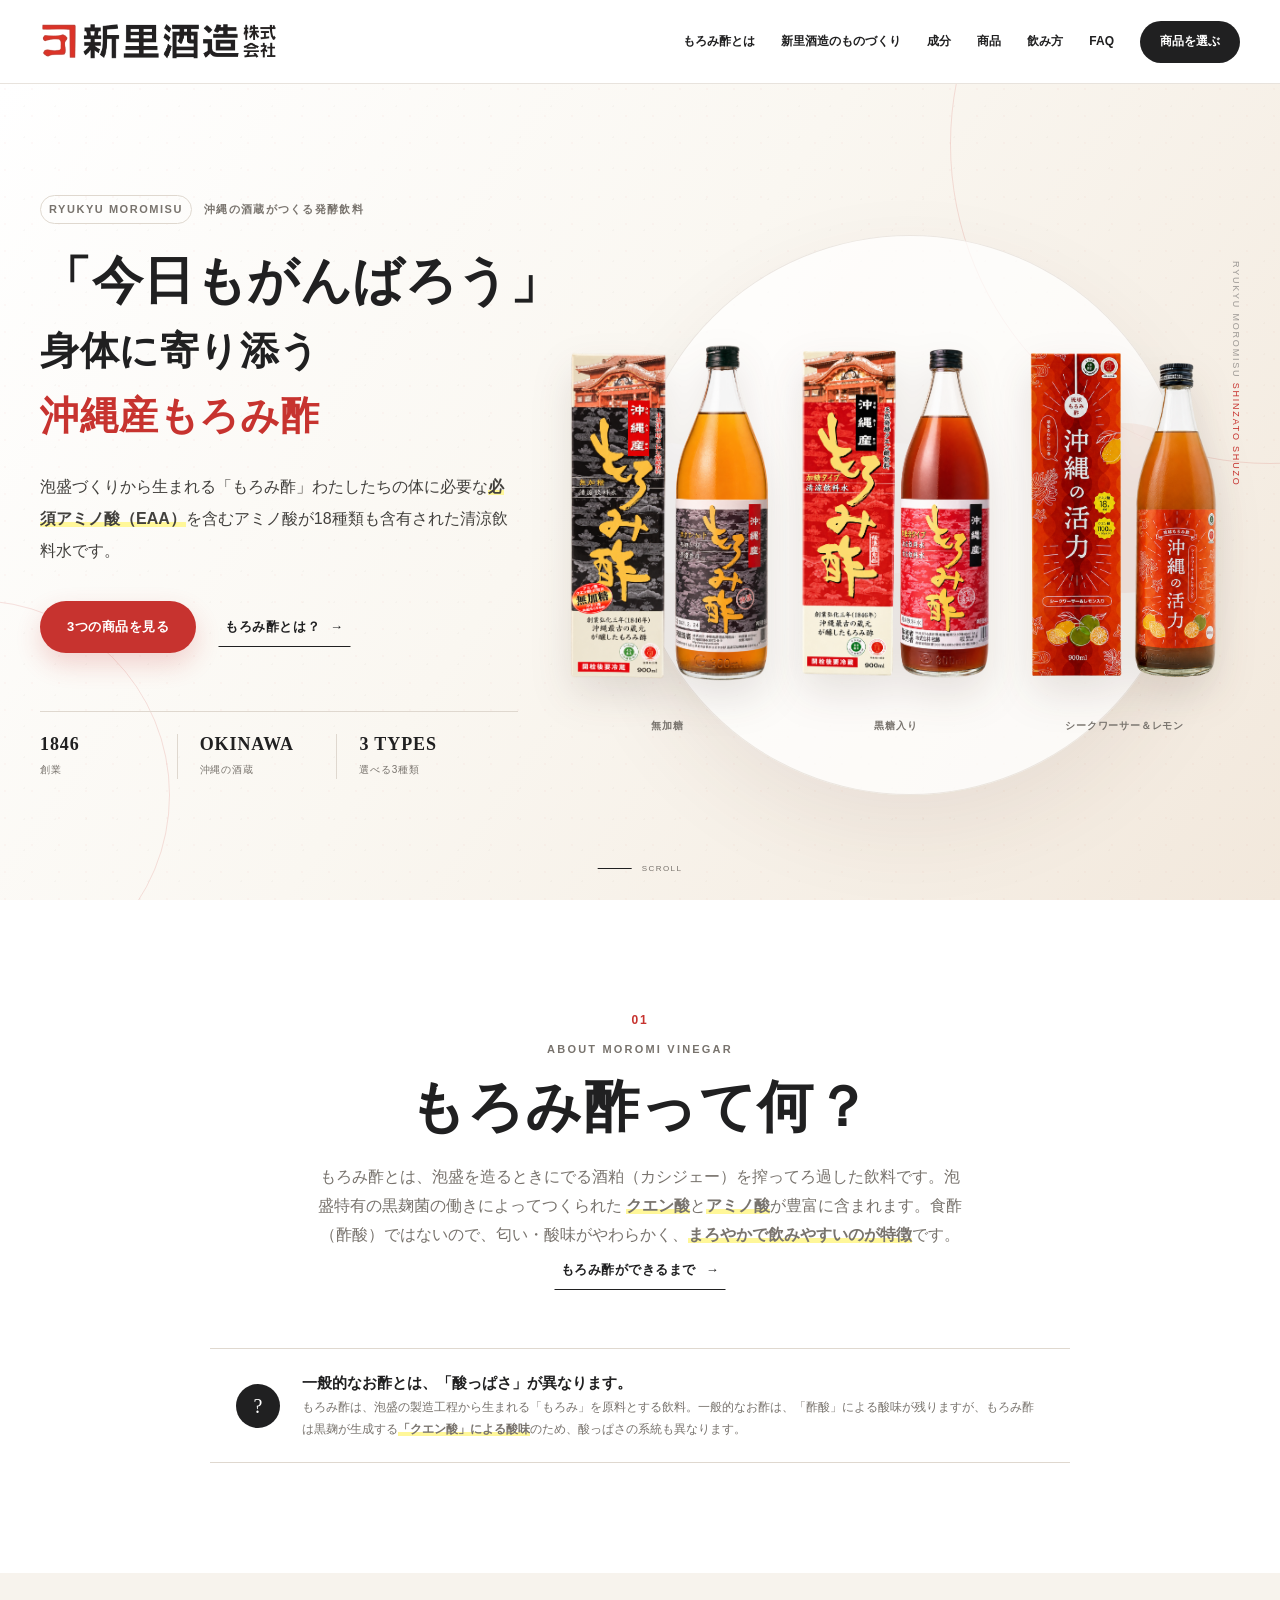
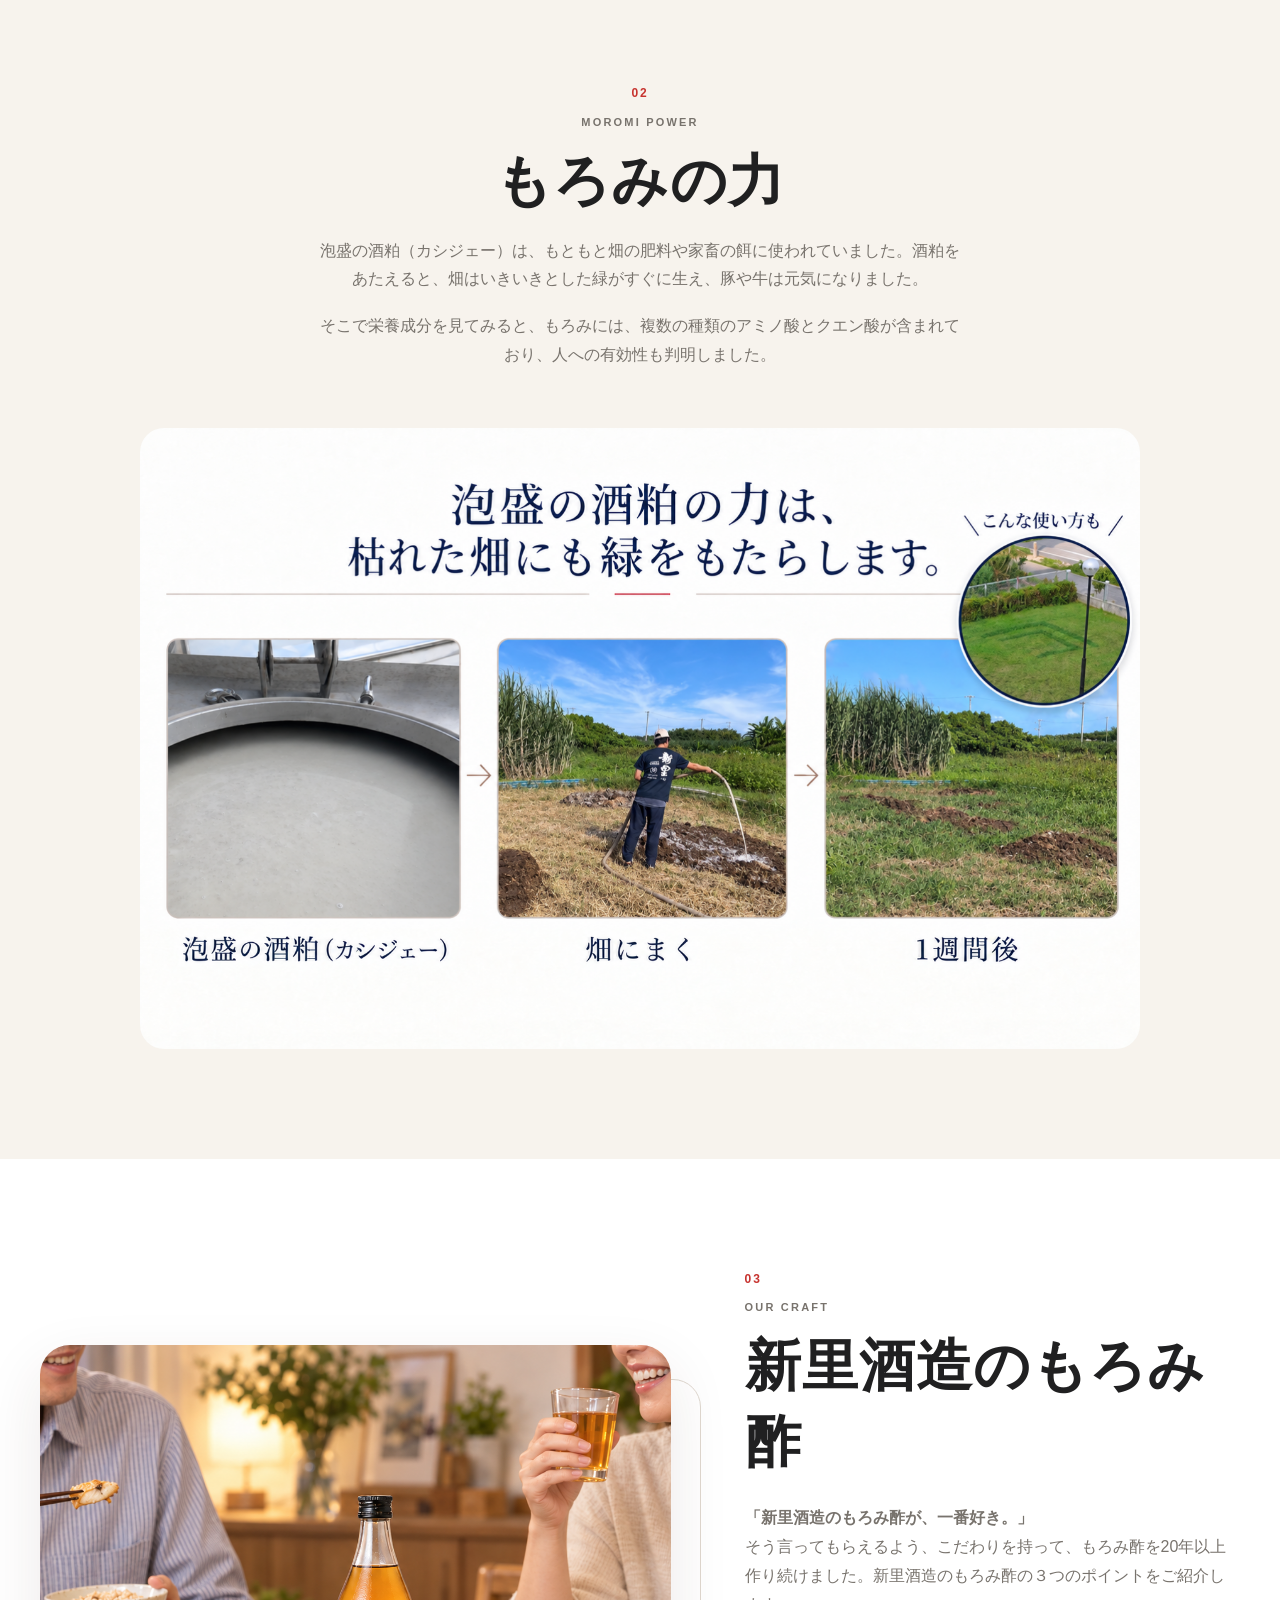
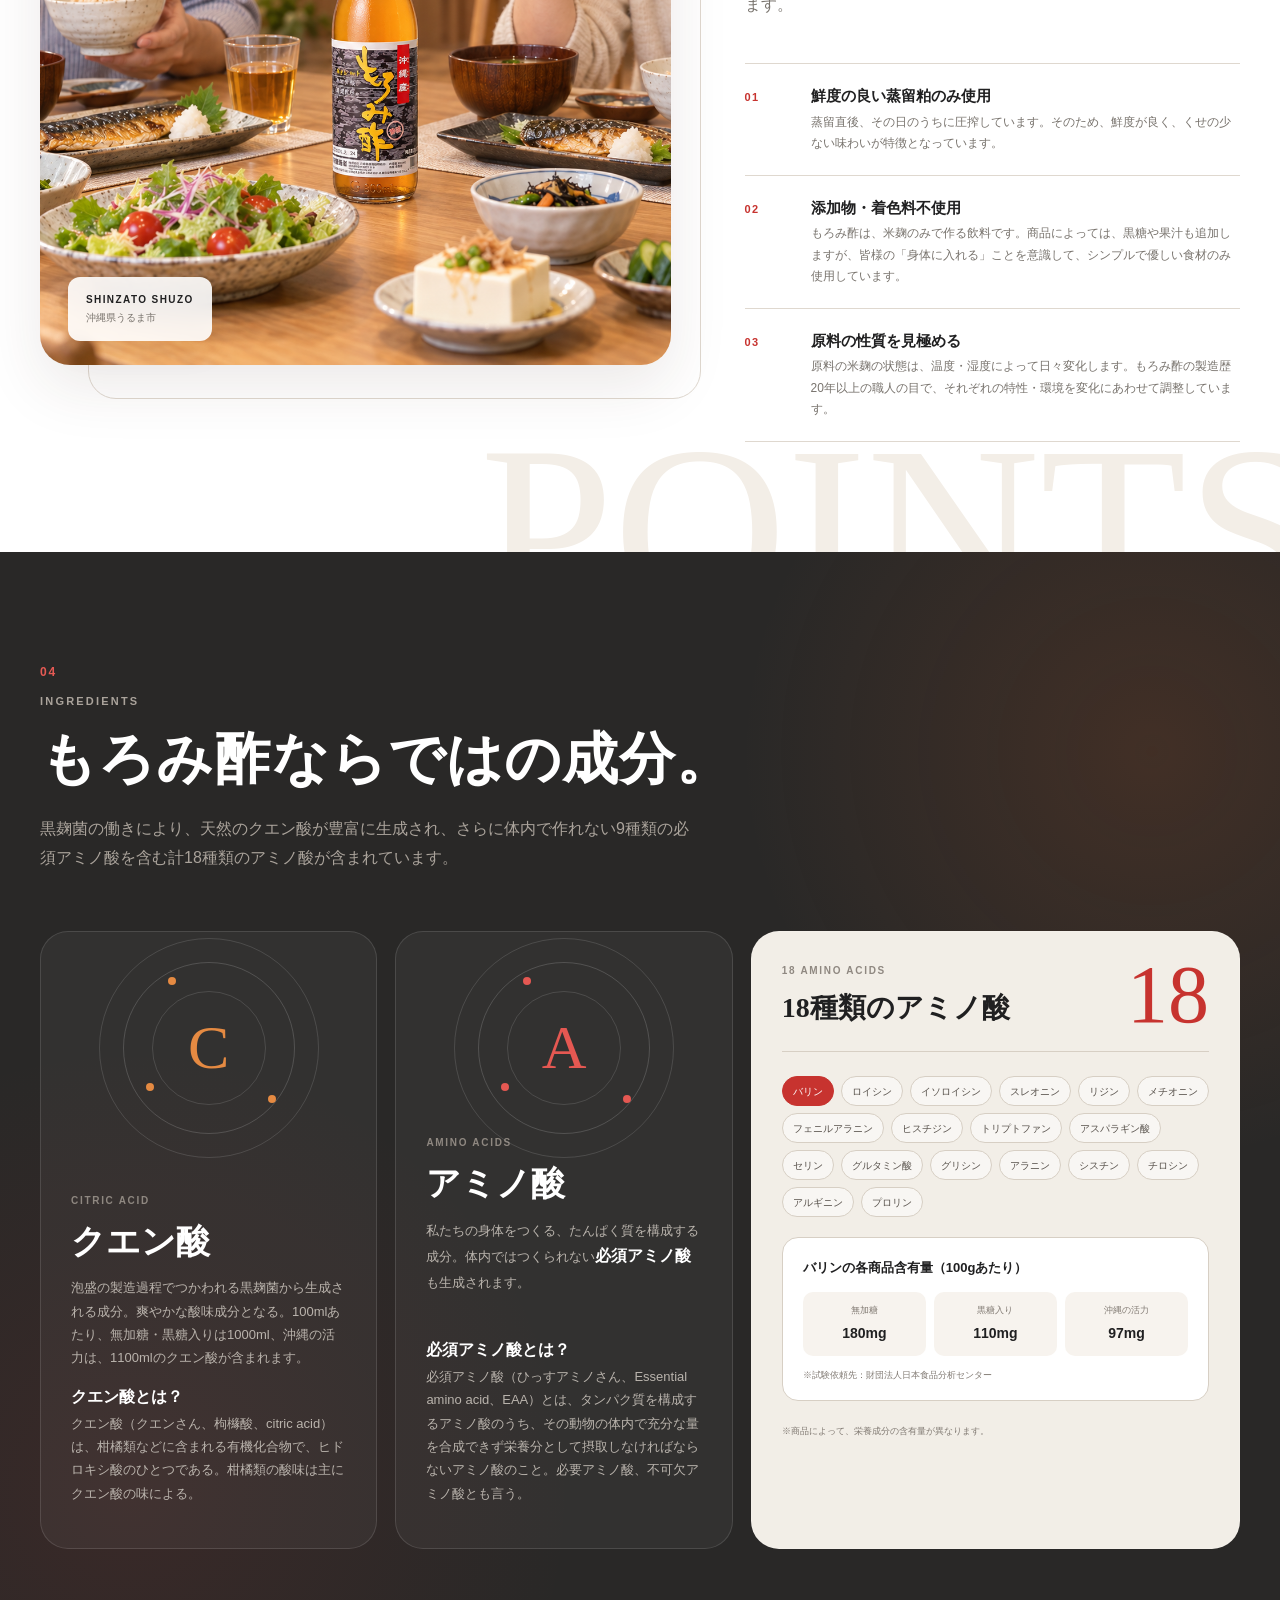
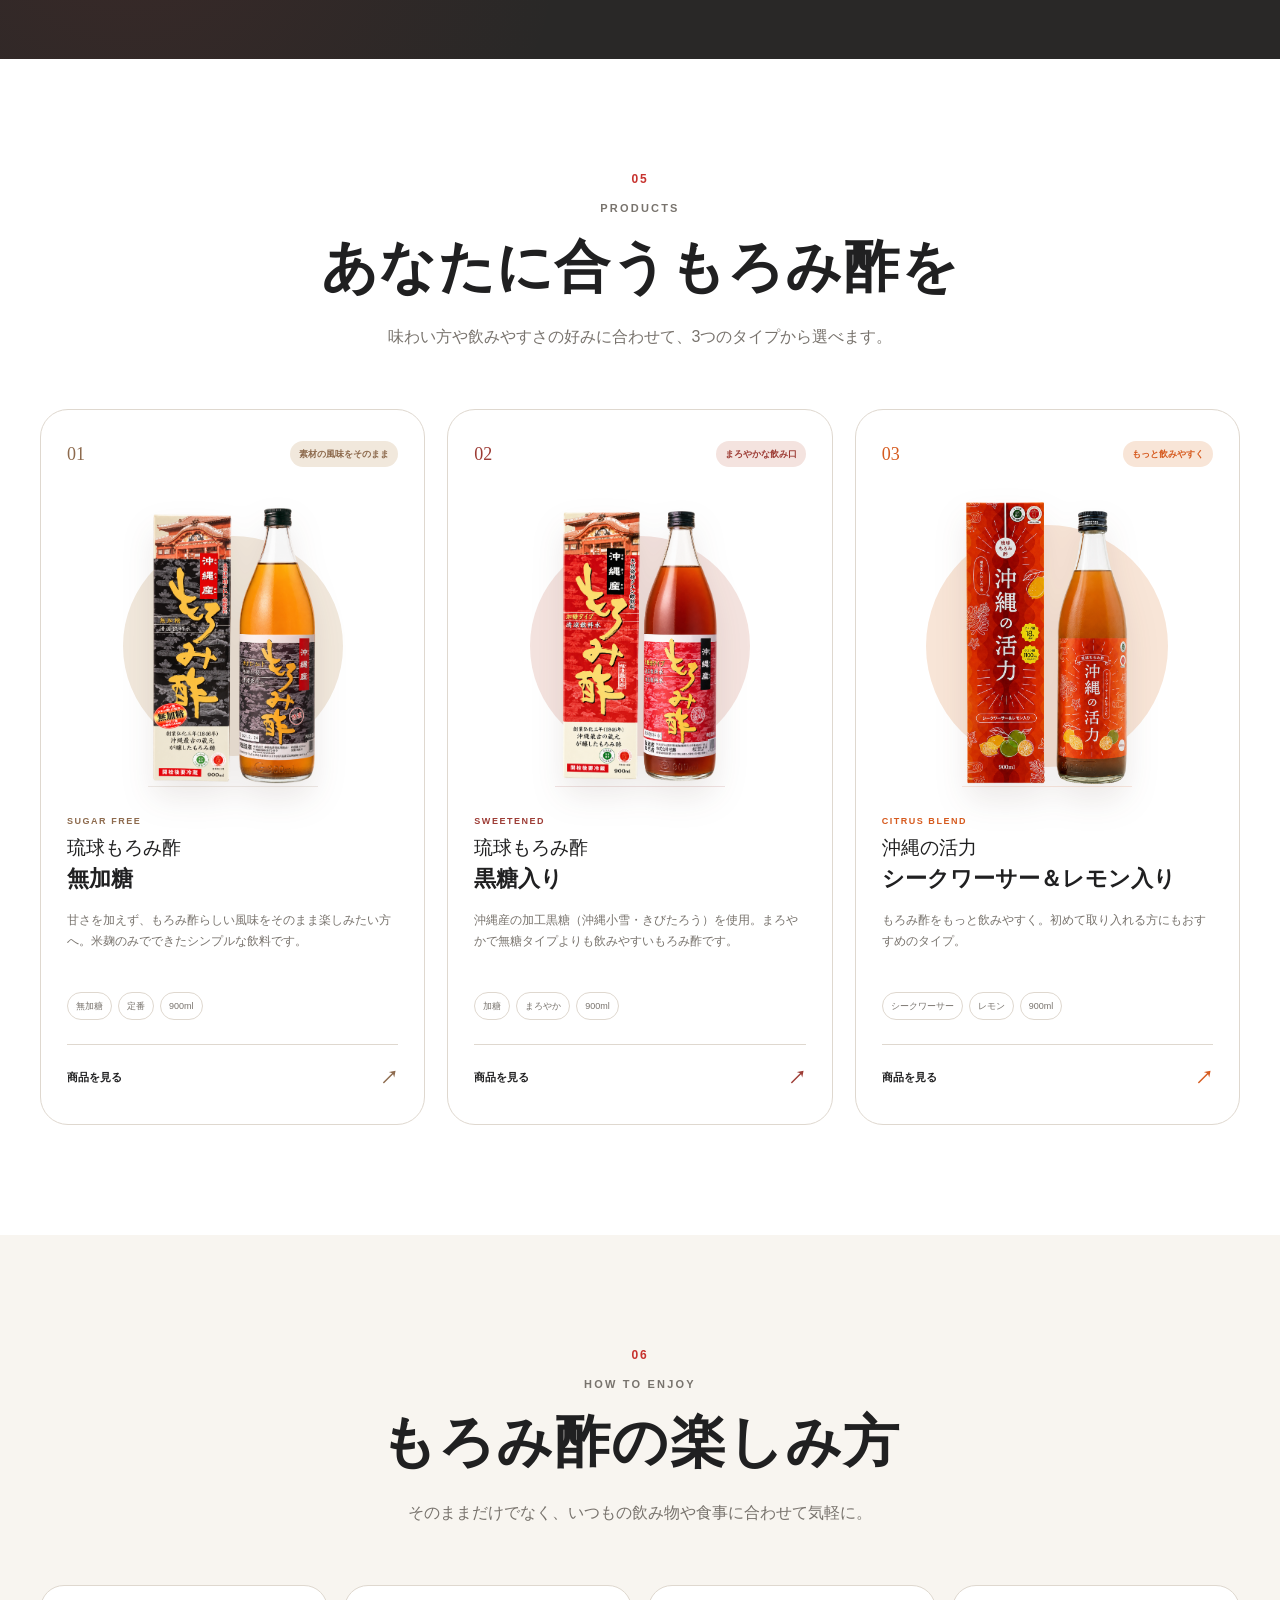
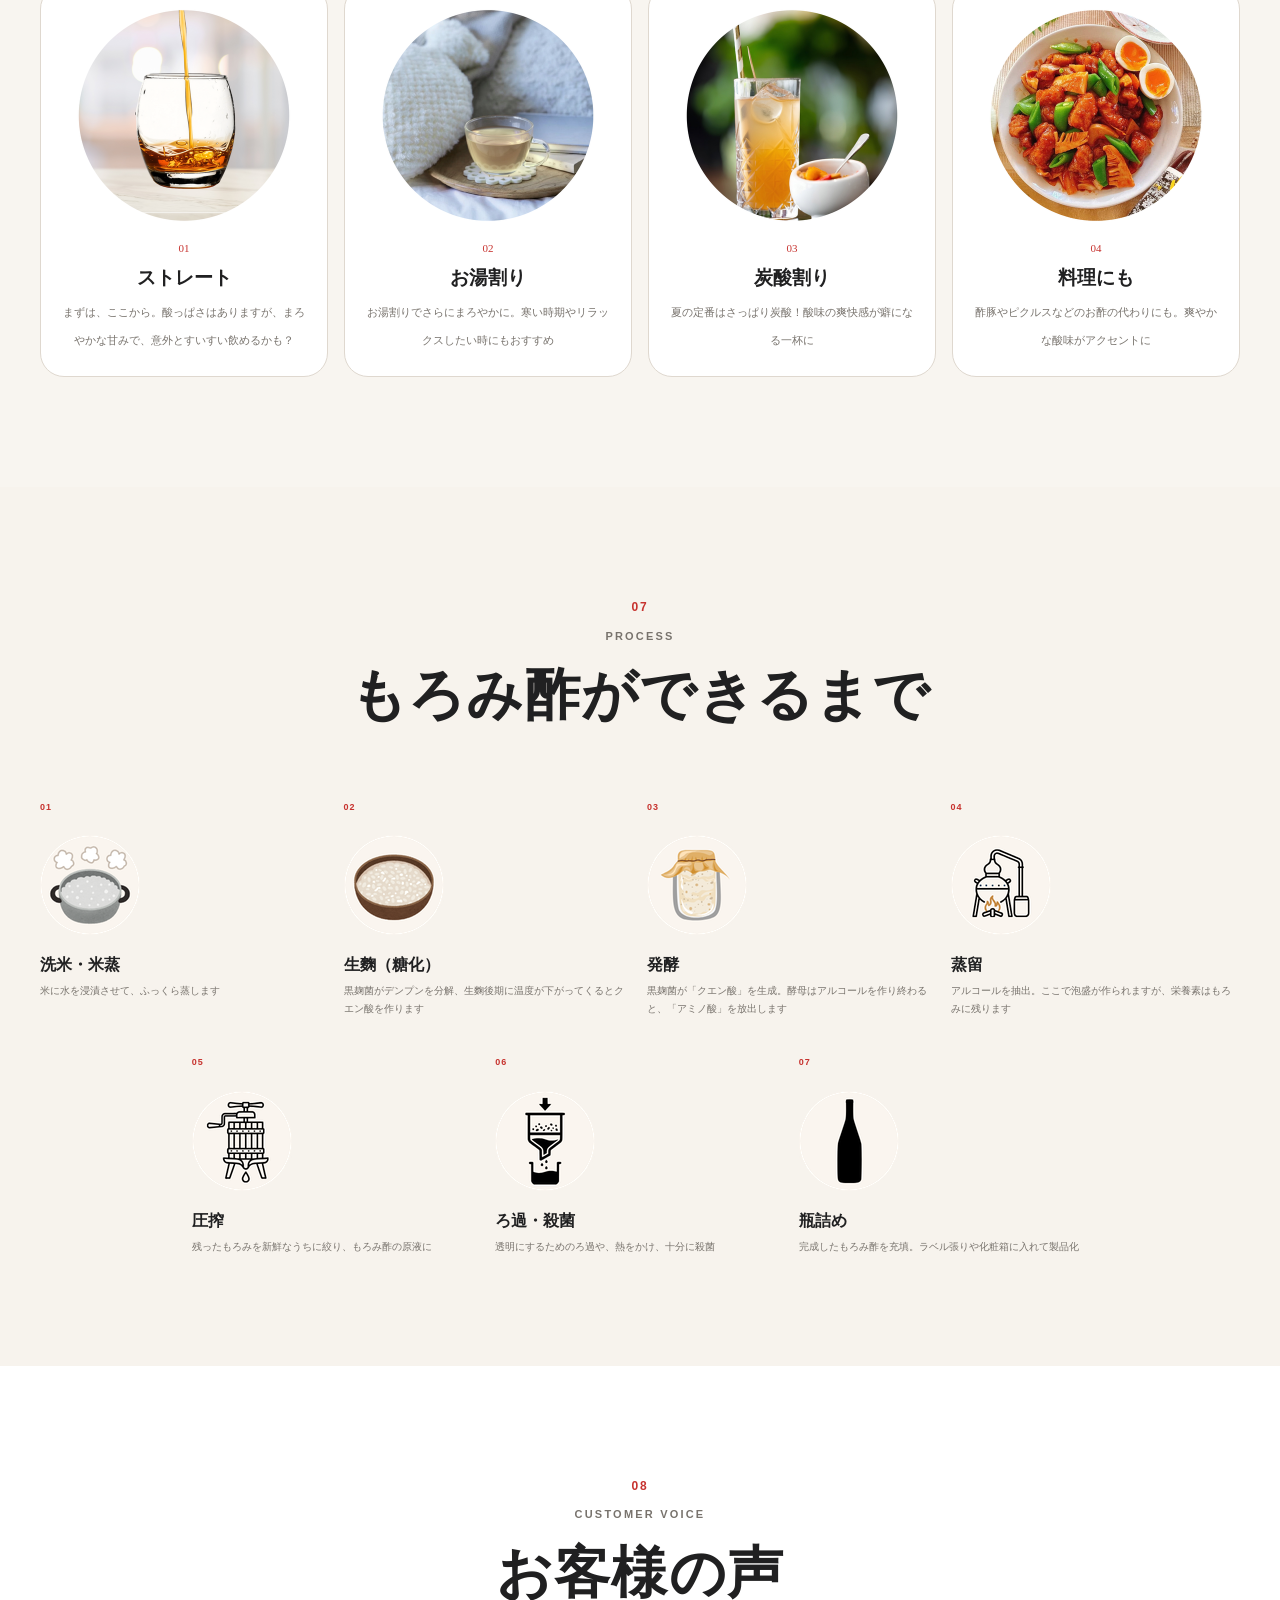
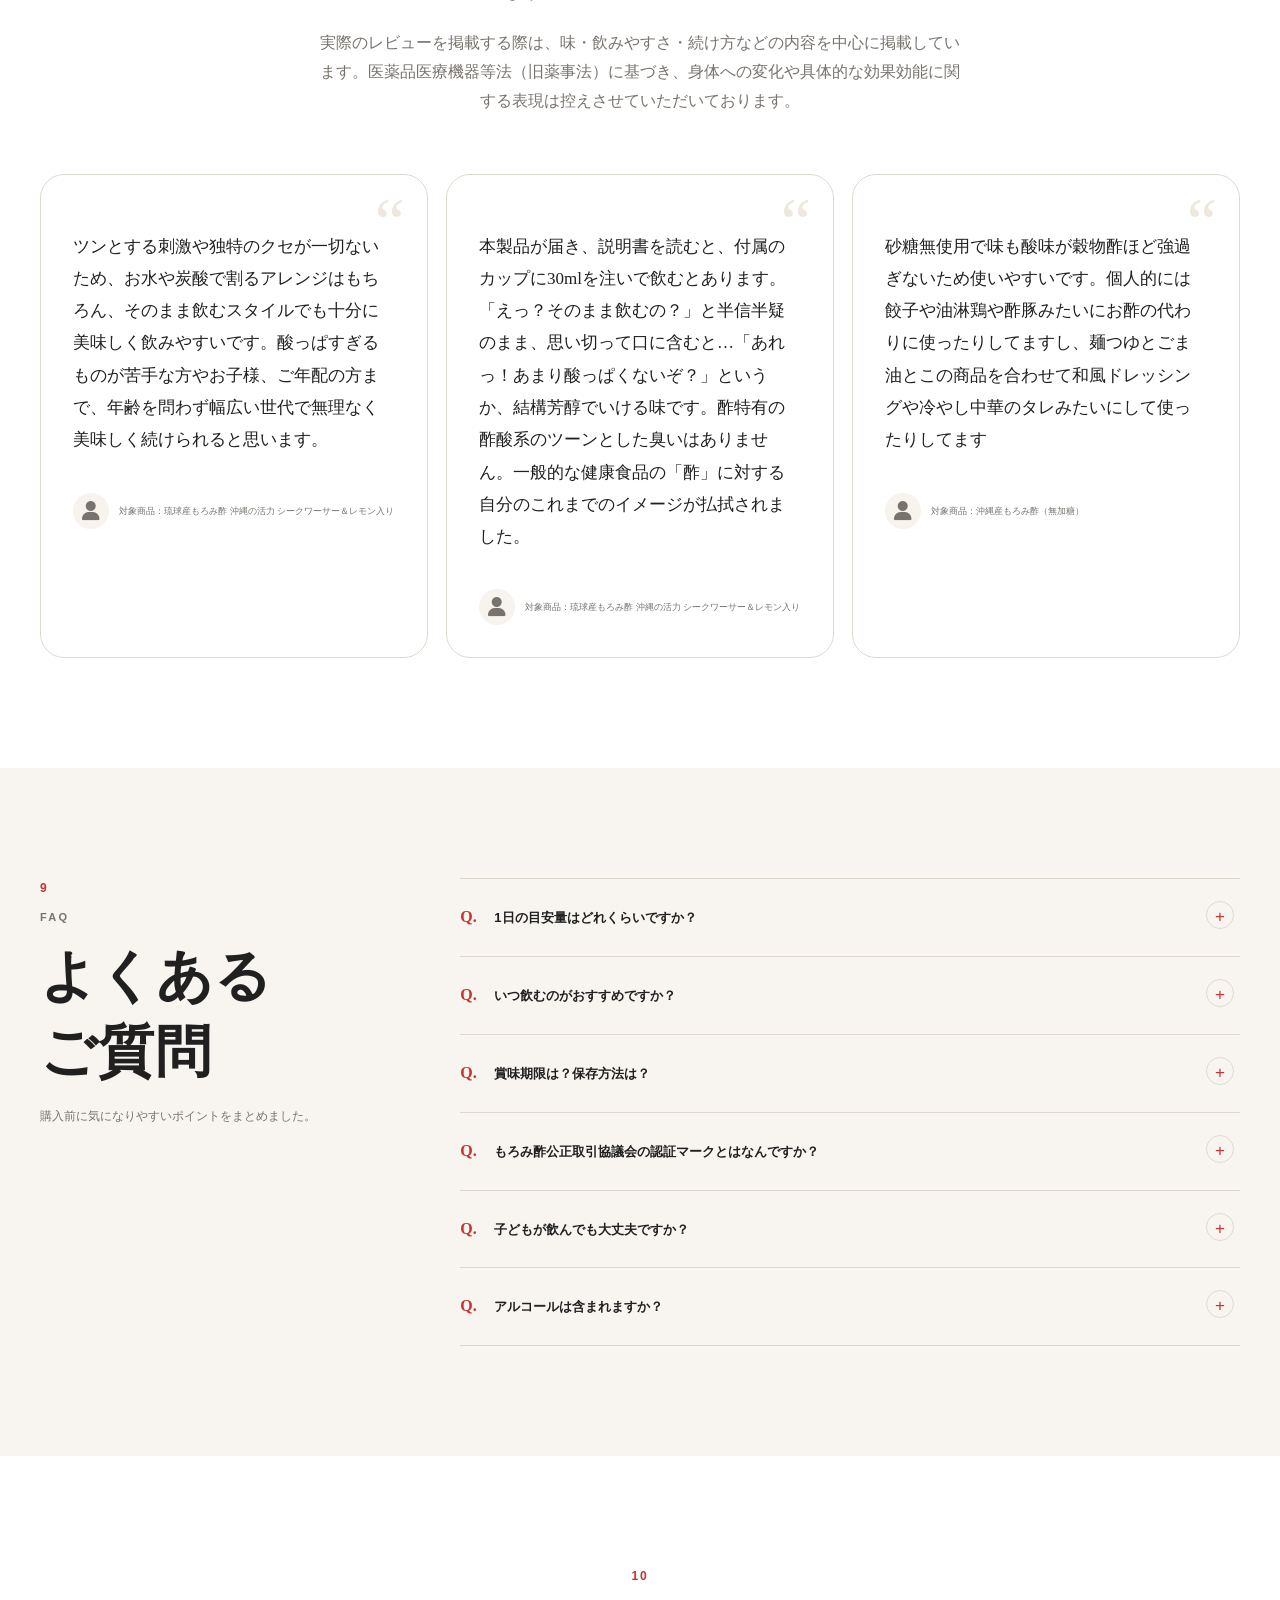
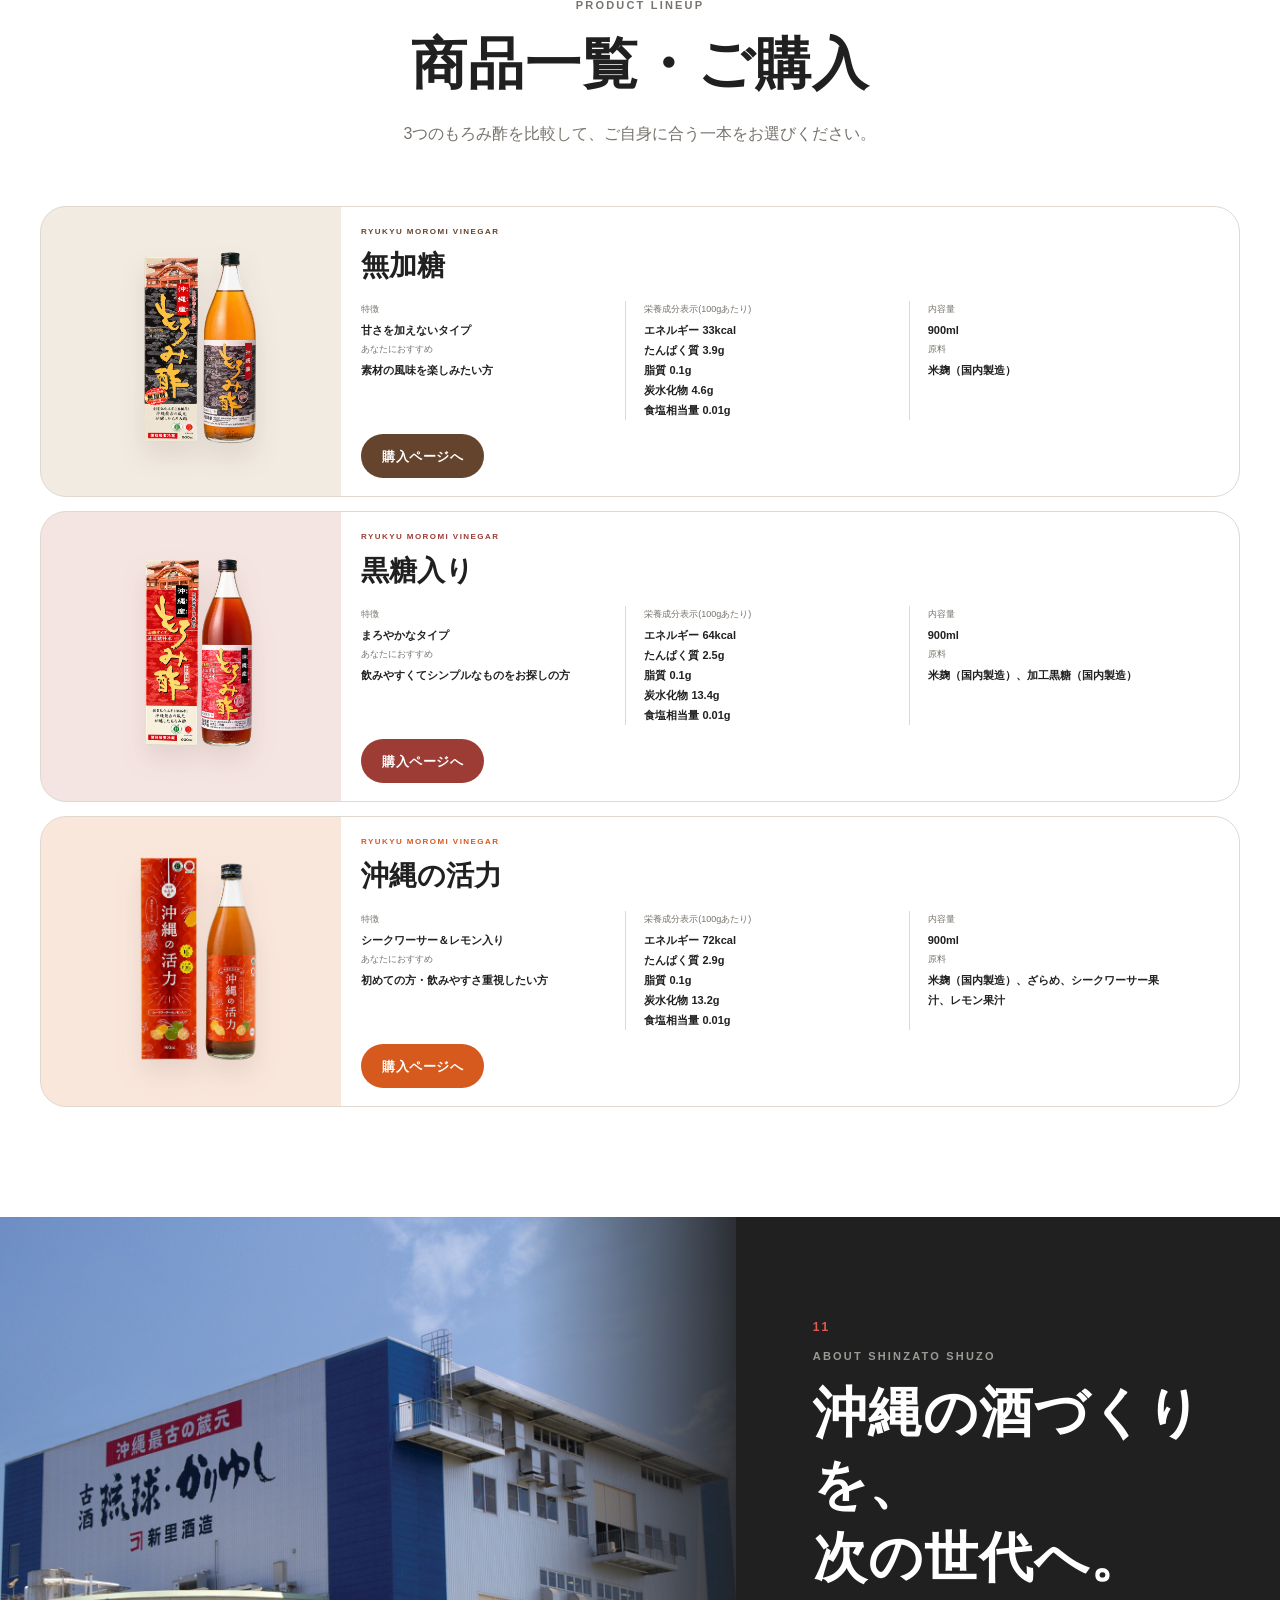
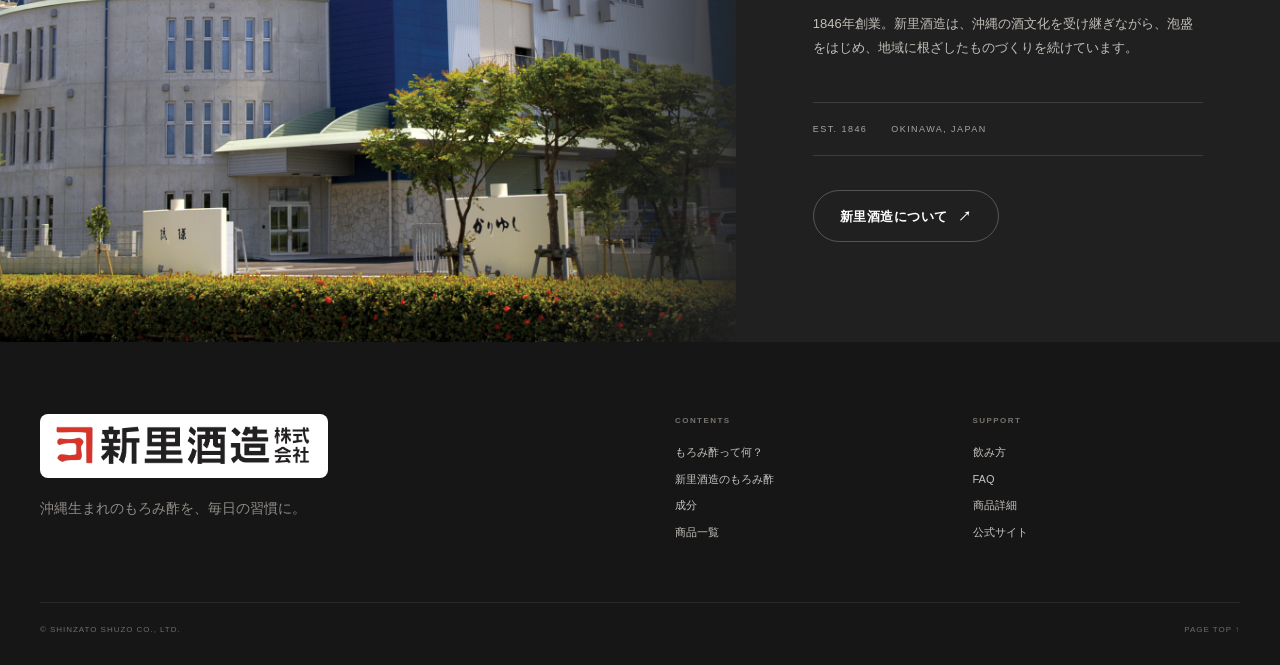
==== moromisu_wireframe/index.html @ 417151ee "Add files via upload" ====
<!doctype html>
<html lang="ja">
<head>
  <meta charset="utf-8" />
  <meta name="viewport" content="width=device-width, initial-scale=1" />
  <meta name="description" content="沖縄の酒蔵・新里酒造がつくる琉球もろみ酢。泡盛づくりから生まれる沖縄の発酵飲料を、商品・成分・飲み方とともにご紹介します。" />
  <meta name="theme-color" content="#c7332f" />
  <title>沖縄生まれのもろみ酢｜新里酒造</title>
  <link rel="stylesheet" href="style.css" />
  <link rel="stylesheet" href="https://cdnjs.cloudflare.com/ajax/libs/font-awesome/6.5.2/css/all.min.css">

</head>
<body>
  <a class="skip-link" href="#main">本文へ移動</a>

  <header class="site-header" id="top">
    <div class="container header-inner">
      <a class="brand" href="#top" aria-label="新里酒造 もろみ酢 トップへ">
        <img src="assets/logo.png" alt="新里酒造株式会社" />
      </a>
      <button class="menu-toggle" aria-label="メニューを開く" aria-expanded="false" aria-controls="global-nav">
        <span></span><span></span><span></span>
      </button>
      <nav class="global-nav" id="global-nav" aria-label="メインナビゲーション">
        <a href="#about">もろみ酢とは</a>
        <a href="#craft">新里酒造のものづくり</a>
        <a href="#ingredients">成分</a>
        <a href="#products">商品</a>
        <a href="#howto">飲み方</a>
        <a href="#faq">FAQ</a>
        <a class="nav-cta" href="#buy">商品を選ぶ</a>
      </nav>
    </div>
  </header>

  <main id="main">
    <!-- 01 HERO -->
    <section class="hero" aria-labelledby="hero-title">
      <div class="hero-decoration hero-decoration-left" aria-hidden="true"></div>
      <div class="hero-decoration hero-decoration-right" aria-hidden="true"></div>
      <div class="container hero-grid">
        <div class="hero-copy reveal">
          <p class="eyebrow"><span>RYUKYU MOROMISU</span> 沖縄の酒蔵がつくる発酵飲料</p>
          <h1 id="hero-title">「今日もがんばろう」 <br><span class="hero-title_sub">身体に寄り添う</span><br><span class="hero-title_name">沖縄産もろみ酢</span></h1>
          <p class="hero-lead">泡盛づくりから生まれる「もろみ酢」わたしたちの体に必要な<span class="mark">必須アミノ酸（EAA）</span>を含むアミノ酸が18種類も含有された清涼飲料水です。</p>
          <div class="hero-actions">
            <a class="button primary" href="#products">3つの商品を見る</a>
            <a class="button text-button" href="#about">もろみ酢とは？ <span>→</span></a>
          </div>
          <div class="hero-facts" aria-label="新里酒造について">
            <div><strong>1846</strong><span>創業</span></div>
            <div><strong>OKINAWA</strong><span>沖縄の酒蔵</span></div>
            <div><strong>3 TYPES</strong><span>選べる3種類</span></div>
          </div>
        </div>

        <div class="hero-products reveal" aria-label="新里酒造のもろみ酢3商品">
          <div class="hero-product hero-product-sugarfree">
            <div class="product-halo"></div>
            <img src="assets/product-sugarfree.png" alt="沖縄産もろみ酢 無加糖 商品画像" />
            <span class="hero-product-label">無加糖</span>
          </div>
          <div class="hero-product hero-product-sweet">
            <div class="product-halo"></div>
            <img src="assets/product-sweet.png" alt="沖縄産もろみ酢 黒糖入り 商品画像" />
            <span class="hero-product-label">黒糖入り</span>
          </div>
          <div class="hero-product hero-product-citrus">
            <div class="product-halo"></div>
            <img src="assets/product-citrus.png" alt="琉球もろみ酢 沖縄の活力 シークワーサー＆レモン入り 商品画像" />
            <span class="hero-product-label">シークワーサー＆レモン</span>
          </div>
          <p class="hero-products-note">RYUKYU MOROMISU <span>SHINZATO SHUZO</span></p>
        </div>
      </div>
      <a class="scroll-cue" href="#about" aria-label="次のセクションへ"><span></span>SCROLL</a>
    </section>

    <!-- 02 ABOUT -->
    <section class="section selector-section" id="about" aria-labelledby="about-title">
      <div class="container">
        <div class="section-heading centered reveal">
          <p class="section-number">01 </p>
          <p class="section-kicker">ABOUT MOROMI VINEGAR</p>
          <h2 id="about-title">もろみ酢って何？</h2>
          <p class="section-intro">もろみ酢とは、泡盛を造るときにでる酒粕（カシジェー）を搾ってろ過した飲料です。泡盛特有の黒麹菌の働きによってつくられた
<span class="mark">クエン酸</span>と<span class="mark">アミノ酸</span>が豊富に含まれます。食酢（酢酸）ではないので、匂い・酸味がやわらかく、<span class="mark">まろやかで飲みやすいのが特徴</span>です。</p>
   <div class="detail-actions">
            <a class="button text-button" href="#process">もろみ酢ができるまで <span>→</span></a>
          </div>        
        </div>

        <div class="about-note reveal">
          <span class="note-mark">?</span>
          <div>
            <h3>一般的なお酢とは、「酸っぱさ」が異なります。</h3>
            <p>もろみ酢は、泡盛の製造工程から生まれる「もろみ」を原料とする飲料。一般的なお酢は、「酢酸」による酸味が残りますが、もろみ酢は黒麹が生成する<span class="mark">「クエン酸」による酸味</span>のため、酸っぱさの系統も異なります。</p>
          </div>
        </div>
      </div>
    </section>

 <!-- 02 moromi power -->
    <section class="section section-paper" id="power" aria-labelledby="power-title">
      <div class="container">
        <div class="section-heading centered reveal">
          <p class="section-number">02</p>
          <p class="section-kicker">MOROMI POWER</p>
          <h2 id="power-title">もろみの力</h2>
        
          <p class="section-intro">泡盛の酒粕（カシジェー）は、もともと畑の肥料や家畜の餌に使われていました。酒粕をあたえると、畑はいきいきとした緑がすぐに生え、豚や牛は元気になりました。</p>
          <p class="section-intro">そこで栄養成分を見てみると、もろみには、複数の種類のアミノ酸とクエン酸が含まれており、人への有効性も判明しました。</p>
        </div>
        <img class="power-image reveal" src="assets/moromi_power.png" alt="畑や家畜への活用から、もろみの成分に着目した背景" />
      </div>
    </section>

    <!-- 03 CRAFT -->
    <section class="section craft" id="craft" aria-labelledby="craft-title">
      <div class="container craft-grid">
        <div class="craft-photo reveal">
          <img src="assets/table-image.png" alt="もろみ酢食卓イメージ" />
          <div class="craft-photo-caption"><strong>SHINZATO SHUZO</strong><span>沖縄県うるま市</span></div>
        </div>
        <div class="craft-copy reveal">
          <p class="section-number">03</p>
          <p class="section-kicker">OUR CRAFT</p>
          <h2 id="craft-title">新里酒造のもろみ酢</h2>
          <p class="section-intro align-left"><b>「新里酒造のもろみ酢が、一番好き。」</b><br>そう言ってもらえるよう、こだわりを持って、もろみ酢を20年以上作り続けました。新里酒造のもろみ酢の３つのポイントをご紹介します。</p>

          <div class="craft-points">
            <article>
              <span>01</span>
              <div><h3>鮮度の良い蒸留粕のみ使用</h3><p>蒸留直後、その日のうちに圧搾しています。そのため、鮮度が良く、くせの少ない味わいが特徴となっています。</p></div>
            </article>
            <article>
              <span>02</span>
              <div><h3>添加物・着色料不使用</h3><p>もろみ酢は、米麹のみで作る飲料です。商品によっては、黒糖や果汁も追加しますが、皆様の「身体に入れる」ことを意識して、シンプルで優しい食材のみ使用しています。</p></div>
            </article>
            <article>
              <span>03</span>
              <div><h3>原料の性質を見極める</h3><p>原料の米麹の状態は、温度・湿度によって日々変化します。もろみ酢の製造歴20年以上の職人の目で、それぞれの特性・環境を変化にあわせて調整しています。</p></div>
            </article>
          </div>
        </div>
      </div>
    </section>

    <!-- 04 INGREDIENTS -->
    <section class="section ingredients" id="ingredients" aria-labelledby="ingredients-title">
      <div class="container">
        <div class="section-heading reveal">
          <p class="section-number">04</p>
          <p class="section-kicker">INGREDIENTS</p>
          <h2 id="ingredients-title">もろみ酢ならではの成分。</h2>
          <p class="section-intro align-left">黒麹菌の働きにより、天然のクエン酸が豊富に生成され、さらに体内で作れない9種類の必須アミノ酸を含む計18種類のアミノ酸が含まれています。 
</p>
        </div>

        <div class="ingredient-layout">
          <article class="ingredient-feature ingredient-citric reveal">
            <div class="ingredient-visual">
              <span class="ingredient-letter">C</span>
              <i></i><i></i><i></i>
            </div>
            <div>
              <p class="mini-label">CITRIC ACID</p>
              <h3>クエン酸</h3>
              <p>泡盛の製造過程でつかわれる黒麹菌から生成される成分。爽やかな酸味成分となる。100mlあたり、無加糖・黒糖入りは1000ml、沖縄の活力は、1100mlのクエン酸が含まれます。</p>
              <p><b class="ingredient-question">クエン酸とは？</b><br>クエン酸（クエンさん、枸櫞酸、citric acid）は、柑橘類などに含まれる有機化合物で、ヒドロキシ酸のひとつである。柑橘類の酸味は主にクエン酸の味による。</p>
            </div>
          </article>
          <article class="ingredient-feature ingredient-amino reveal">
            <div class="ingredient-visual amino-visual">
              <span class="ingredient-letter">A</span>
              <i></i><i></i><i></i>
            </div>
            <div>
              <p class="mini-label">AMINO ACIDS</p>
              <h3>アミノ酸</h3>
              <p>私たちの身体をつくる、たんぱく質を構成する成分。体内ではつくられない<b class="amino-bold">必須アミノ酸</b>も生成されます。</p>
              <br>
              <p><b class="ingredient-question">必須アミノ酸とは？</b><br>必須アミノ酸（ひっすアミノさん、Essential amino acid、EAA）とは、タンパク質を構成するアミノ酸のうち、その動物の体内で充分な量を合成できず栄養分として摂取しなければならないアミノ酸のこと。必要アミノ酸、不可欠アミノ酸とも言う。</p>
              
            </div>
          </article>
          <article class="amino-panel reveal">
            <div class="amino-panel-head">
              <div><p class="mini-label">18 AMINO ACIDS</p><h3>18種類のアミノ酸</h3></div>
              <strong>18</strong>
            </div>
            <div class="tag-list" aria-label="アミノ酸一覧">
              <button type="button" class="amino-button is-active" data-amino="バリン" aria-pressed="true">バリン</button>
              <button type="button" class="amino-button" data-amino="ロイシン" aria-pressed="false">ロイシン</button>
              <button type="button" class="amino-button" data-amino="イソロイシン" aria-pressed="false">イソロイシン</button>
              <button type="button" class="amino-button" data-amino="スレオニン" aria-pressed="false">スレオニン</button>
              <button type="button" class="amino-button" data-amino="リジン" aria-pressed="false">リジン</button>
              <button type="button" class="amino-button" data-amino="メチオニン" aria-pressed="false">メチオニン</button>
              <button type="button" class="amino-button" data-amino="フェニルアラニン" aria-pressed="false">フェニルアラニン</button>
              <button type="button" class="amino-button" data-amino="ヒスチジン" aria-pressed="false">ヒスチジン</button>
              <button type="button" class="amino-button" data-amino="トリプトファン" aria-pressed="false">トリプトファン</button>
              <button type="button" class="amino-button" data-amino="アスパラギン酸" aria-pressed="false">アスパラギン酸</button>
              <button type="button" class="amino-button" data-amino="セリン" aria-pressed="false">セリン</button>
              <button type="button" class="amino-button" data-amino="グルタミン酸" aria-pressed="false">グルタミン酸</button>
              <button type="button" class="amino-button" data-amino="グリシン" aria-pressed="false">グリシン</button>
              <button type="button" class="amino-button" data-amino="アラニン" aria-pressed="false">アラニン</button>
              <button type="button" class="amino-button" data-amino="シスチン" aria-pressed="false">シスチン</button>
              <button type="button" class="amino-button" data-amino="チロシン" aria-pressed="false">チロシン</button>
              <button type="button" class="amino-button" data-amino="アルギニン" aria-pressed="false">アルギニン</button>
              <button type="button" class="amino-button" data-amino="プロリン" aria-pressed="false">プロリン</button>
            </div>
            <div class="amino-result" id="amino-result" aria-live="polite" aria-atomic="true">
              <p class="amino-result-label">バリンの各商品含有量（100gあたり）</p>
              <dl class="amino-values">
                <div><dt>無加糖</dt><dd>180mg</dd></div>
                <div><dt>黒糖入り</dt><dd>110mg</dd></div>
                <div><dt>沖縄の活力</dt><dd>97mg</dd></div>
              </dl>
              <p class="amino-source">※試験依頼先：財団法人日本食品分析センター</p>
            </div>
            <p class="legal-note">※商品によって、栄養成分の含有量が異なります。</p>
          </article>
        </div>
      </div>
    </section>

    <!-- 05 PRODUCTS -->
    <section class="section products" id="products" aria-labelledby="products-title">
      <div class="container">
        <div class="section-heading centered reveal">
          <p class="section-number">05</p>
          <p class="section-kicker">PRODUCTS</p>
          <h2 id="products-title">あなたに合うもろみ酢を</h2>
          <p class="section-intro">味わい方や飲みやすさの好みに合わせて、3つのタイプから選べます。</p>
        </div>

        <div class="product-grid">
          <article class="product-card product-card-sugarfree reveal" data-product-card="sugarfree">
            <div class="product-card-top"><span class="product-index">01</span><span class="product-badge">素材の風味をそのまま</span></div>
            <div class="product-image-wrap"><span class="product-orbit"></span><img src="assets/product-sugarfree.png" alt="琉球もろみ酢 無加糖" /></div>
            <p class="product-type">SUGAR FREE</p>
            <h3>琉球もろみ酢<br><strong>無加糖</strong></h3>
            <p class="product-description">甘さを加えず、もろみ酢らしい風味をそのまま楽しみたい方へ。米麹のみでできたシンプルな飲料です。</p>
            <div class="product-tags"><span>無加糖</span><span>定番</span><span>900ml</span></div>
            <a class="product-link" href="https://www.shinzato-shuzo.com/?pid=17796184">商品を見る <span>↗</span></a>
          </article> 
          <article class="product-card product-card-sweet reveal" data-product-card="sweet">
            <div class="product-card-top"><span class="product-index">02</span><span class="product-badge">まろやかな飲み口</span></div>
            <div class="product-image-wrap"><span class="product-orbit"></span><img src="assets/product-sweet.png" alt="琉球もろみ酢 黒糖入り 商品画像" /></div>
            <p class="product-type">SWEETENED</p>
            <h3>琉球もろみ酢<br><strong>黒糖入り</strong></h3>
            <p class="product-description">沖縄産の加工黒糖（沖縄小雪・きびたろう）を使用。まろやかで無糖タイプよりも飲みやすいもろみ酢です。
            <div class="product-tags"><span>加糖</span><span>まろやか</span><span>900ml</span></div>
            <a class="product-link" href="https://www.shinzato-shuzo.com/?pid=17796154">商品を見る <span>↗</span></a>
          </article>

          <article class="product-card product-card-citrus reveal" data-product-card="citrus">
            <div class="product-card-top"><span class="product-index">03</span><span class="product-badge">もっと飲みやすく</span></div>
            <div class="product-image-wrap product-image-citrus"><span class="product-orbit"></span><img src="assets/product-citrus.png" alt="沖縄の活力 シークワーサー＆レモン入り" /></div>
            <p class="product-type">CITRUS BLEND</p>
            <h3>沖縄の活力<br><strong>シークワーサー＆レモン入り</strong></h3>
            <p class="product-description">もろみ酢をもっと飲みやすく。初めて取り入れる方にもおすすめのタイプ。</p>
            <div class="product-tags"><span>シークワーサー</span><span>レモン</span><span>900ml</span></div>
            <a class="product-link" href="https://www.shinzato-shuzo.com/?pid=192996248">商品を見る <span>↗</span></a>
          </article>
        </div>
      </div>
    </section> 

    <!-- 06 HOW TO -->
    <section class="section howto" id="howto" aria-labelledby="howto-title">
      <div class="container">
        <div class="section-heading centered reveal">
          <p class="section-number">06</p>
          <p class="section-kicker">HOW TO ENJOY</p>
          <h2 id="howto-title">もろみ酢の楽しみ方</h2>
          <p class="section-intro">そのままだけでなく、いつもの飲み物や食事に合わせて気軽に。</p>
        </div>

        <div class="howto-grid">
          <article class="howto-card reveal"><img class="howto-image" src="assets/howto_01.png" alt="もろみ酢をグラスへ注ぐストレートの飲み方" /><p>01</p><h3>ストレート</h3><span class="howto-span">まずは、ここから。酸っぱさはありますが、まろやかな甘みで、意外とすいすい飲めるかも？</span></article>
          <article class="howto-card reveal"><img class="howto-image" src="assets/howto_02.png" alt="カップに入れた温かいもろみ酢" /><p>02</p><h3>お湯割り</h3><span class="howto-span">お湯割りでさらにまろやかに。寒い時期やリラックスしたい時にもおすすめ</span></article>
          <article class="howto-card reveal"><img class="howto-image" src="assets/howto_03.png" alt="氷入りグラスで楽しむもろみ酢の炭酸割り" /><p>03</p><h3>炭酸割り</h3><span class="howto-span">夏の定番はさっぱり炭酸！酸味の爽快感が癖になる一杯に</span></article>
          <article class="howto-card reveal"><img class="howto-image" src="assets/howto_04.png" alt="もろみ酢を使った酢豚料理" /><p>04</p><h3>料理にも</h3><span class="howto-span">酢豚やピクルスなどのお酢の代わりにも。爽やかな酸味がアクセントに</span></article>
        </div>
      </div>
    </section>

    <!-- 07 PROCESS -->
    <section class="section process" id="process" aria-labelledby="process-title">
      <div class="container">
        <div class="section-heading centered reveal">
          <p class="section-number">07</p>
          <p class="section-kicker">PROCESS</p>
          <h2 id="process-title">もろみ酢ができるまで</h2>
        </div>
        <div class="process-track reveal">
          <article><span class="process-no">01</span><div class="process-icon"><img src="assets/01.png" alt="洗米・米蒸の工程" /></div><h3>洗米・米蒸</h3><p>米に水を浸漬させて、ふっくら蒸します</p></article>
          <article><span class="process-no">02</span><div class="process-icon"><img src="assets/02.png" alt="生麴（糖化）の工程" /></div><h3>生麴（糖化）</h3><p>黒麹菌がデンプンを分解、生麴後期に温度が下がってくるとクエン酸を作ります</p></article>
          <article><span class="process-no">03</span><div class="process-icon"><img src="assets/03.png" alt="発酵の工程" /></div><h3>発酵</h3><p>黒麹菌が「クエン酸」を生成。酵母はアルコールを作り終わると、「アミノ酸」を放出します</p></article>
          <article><span class="process-no">04</span><div class="process-icon"><img src="assets/04.png" alt="蒸留の工程" /></div><h3>蒸留</h3><p>アルコールを抽出。ここで泡盛が作られますが、栄養素はもろみに残ります</p></article>
          <article><span class="process-no">05</span><div class="process-icon"><img src="assets/05.png" alt="圧搾の工程" /></div><h3>圧搾</h3><p>残ったもろみを新鮮なうちに絞り、もろみ酢の原液に</p></article>
          <article><span class="process-no">06</span><div class="process-icon"><img src="assets/06.png" alt="ろ過・殺菌の工程" /></div><h3>ろ過・殺菌</h3><p>透明にするためのろ過や、熱をかけ、十分に殺菌</p></article>
          <article><span class="process-no">07</span><div class="process-icon"><img src="assets/07.png" alt="瓶詰めの工程" /></div><h3>瓶詰め</h3><p>完成したもろみ酢を充填。ラベル張りや化粧箱に入れて製品化</p></article>
        </div>
      </div>
    </section>

    <!-- 08 VOICE -->
    <section class="section voice" id="voice" aria-labelledby="voice-title">
      <div class="container">
        <div class="section-heading centered reveal">
          <p class="section-number">08</p>
          <p class="section-kicker">CUSTOMER VOICE</p>
          <h2 id="voice-title">お客様の声</h2>
          <p class="section-intro">実際のレビューを掲載する際は、味・飲みやすさ・続け方などの内容を中心に掲載しています。医薬品医療機器等法（旧薬事法）に基づき、身体への変化や具体的な効果効能に関する表現は控えさせていただいております。</p>
        </div>
        <div class="voice-grid reveal">
          <article><div class="quote-mark">“</div><p>ツンとする刺激や独特のクセが一切ないため、お水や炭酸で割るアレンジはもちろん、そのまま飲むスタイルでも十分に美味しく飲みやすいです。酸っぱすぎるものが苦手な方やお子様、ご年配の方まで、年齢を問わず幅広い世代で無理なく美味しく続けられると思います。</p><footer><span class="avatar"><i class="fa-solid fa-user"></i></span><span>対象商品：琉球産もろみ酢 沖縄の活力 シークワーサー＆レモン入り</span></footer></article>
          <article><div class="quote-mark">“</div><p>本製品が届き、説明書を読むと、付属のカップに30mlを注いで飲むとあります。「えっ？そのまま飲むの？」と半信半疑のまま、思い切って口に含むと…「あれっ！あまり酸っぱくないぞ？」というか、結構芳醇でいける味です。酢特有の酢酸系のツーンとした臭いはありません。一般的な健康食品の「酢」に対する自分のこれまでのイメージが払拭されました。</p><footer><span class="avatar"><i class="fa-solid fa-user"></i></span><span>対象商品：琉球産もろみ酢 沖縄の活力 シークワーサー＆レモン入り</span></footer></article>
          <article><div class="quote-mark">“</div><p>砂糖無使用で味も酸味が穀物酢ほど強過ぎないため使いやすいです。個人的には餃子や油淋鶏や酢豚みたいにお酢の代わりに使ったりしてますし、麺つゆとごま油とこの商品を合わせて和風ドレッシングや冷やし中華のタレみたいにして使ったりしてます</p><footer><span class="avatar"><i class="fa-solid fa-user"></i></span><span>対象商品：沖縄産もろみ酢（無加糖）</span></footer></article>
        </div>
        </div>
    </section>

    <!-- 9 FAQ -->
    <section class="section faq" id="faq" aria-labelledby="faq-title">
      <div class="container faq-layout">
        <div class="faq-heading reveal">
          <p class="section-number">9</p>
          <p class="section-kicker">FAQ</p>
          <h2 id="faq-title">よくある<br>ご質問</h2>
          <p>購入前に気になりやすいポイントをまとめました。</p>
        </div>
        <div class="faq-list reveal">
          <details><summary><span>Q.</span>1日の目安量はどれくらいですか？</summary><div class="faq-answer">特に制限はございませんが、栄養補給の食品として、付属のカップ（30ml）で1日1～3杯程度をおすすめしています。ただし、胃に負担がかかりやすい体質の方等は、本品に含まれるクエン酸が胃を刺激することがあります。胃が弱い方は、胃への負担がかからないよう、空腹時を避けて食後にお飲みいただくことをお勧めします。</div></details>
          <details><summary><span>Q.</span>いつ飲むのがおすすめですか？</summary><div class="faq-answer">毎日の生活に取り入れやすいタイミングで問題ありませんが、運動後や夕食前にご試飲される方が多いです。</div></details>
          <details><summary><span>Q.</span>賞味期限は？保存方法は？</summary><div class="faq-answer">未開封：製造日より「常温」未開封で2年間。開封後は、冷蔵庫保存で30日目安でお召し上がりください。開封後の冷蔵保存30日は消費の目安で保存を保証したものではありません。（※未開封の状態でも、時間経過で色が濃くなりますが、品質的には問題ありません。）</div></details>
           <details><summary><span>Q.</span>もろみ酢公正取引協議会の認証マークとはなんですか？</summary><div class="faq-answer">もろみ酢公正取引協議の厳しい基準の承認を得た製品の目印として、弊社のすべてのもろみ酢製品には、公正マークがついています。</div></details>
           <details><summary><span>Q.</span>子どもが飲んでも大丈夫ですか？</summary><div class="faq-answer">特に年齢制限はありませんが、お酢に近い酸性なので、小学生以下のお子様が30㎖飲むと胃腸の負担になるかもしれません。水や乳飲料などで薄めたものを、少量から様子を見ながら与えてください。</div></details>
            <details><summary><span>Q.</span>アルコールは含まれますか？</summary><div class="faq-answer">本品はアルコールを0.3％程度含みますが、飲酒には該当しませんし、健康上問題になる濃度ではありません。ご参考までに、米酢は0.2％、洋菓子も（日持ち向上剤としてアルコール使用の場合）0.5％程度のアルコールを含んでいます。また、本品に含まれるアルコールは発酵由来のもので添加しているものではありません。</div></details>
        </div>
      </div>
    </section>

    <!-- 10 BUY -->
    <section class="section buy" id="buy" aria-labelledby="buy-title">
      <div class="container">
        <div class="section-heading centered reveal">
          <p class="section-number">10</p>
          <p class="section-kicker">PRODUCT LINEUP</p>
          <h2 id="buy-title">商品一覧・ご購入</h2>
          <p class="section-intro">3つのもろみ酢を比較して、ご自身に合う一本をお選びください。</p>
        </div>

        <div class="comparison-cards reveal">
          <article class="compare-product cp-sugarfree">
            <img src="assets/product-sugarfree.png" alt="琉球もろみ酢 無加糖" />
            <div><p>RYUKYU MOROMI VINEGAR</p><h3>無加糖</h3><dl><div class="card_left"><dt>特徴</dt><dd>甘さを加えないタイプ</dd><dt class="card-adjust">あなたにおすすめ</dt><dd>素材の風味を楽しみたい方</dd></div><div class="card_middle"><dt>栄養成分表示(100gあたり)</dt><dd>エネルギー 33kcal<br>たんぱく質 3.9g<br>脂質 0.1g<br>炭水化物 4.6g<br>食塩相当量 0.01g</dd></div><div class="card_right"><dt>内容量</dt><dd>900ml</dd><dt class="card-adjust">原料</dt><dd>米麹（国内製造）</dd></div></dl><a class="button primary" href="https://www.shinzato-shuzo.com/?pid=17796184">購入ページへ</a></div>
          </article>
          <article class="compare-product cp-sweet">
            <img src="assets/product-sweet.png" alt="琉球もろみ酢 黒糖入り" />
            <div><p>RYUKYU MOROMI VINEGAR</p><h3>黒糖入り</h3><dl><div class="card_left"><dt>特徴</dt><dd>まろやかなタイプ</dd><dt class="card-adjust">あなたにおすすめ</dt><dd>飲みやすくてシンプルなものをお探しの方</dd></div><div class="card_middle"><dt>栄養成分表示(100gあたり)</dt><dd>エネルギー 64kcal<br>たんぱく質 2.5g<br>脂質 0.1g<br>炭水化物 13.4g<br>食塩相当量 0.01g</dd></div><div class="card_right"><dt>内容量</dt><dd>900ml</dd><dt class="card-adjust">原料</dt><dd>米麹（国内製造）、加工黒糖（国内製造）</dd></div></dl><a class="button primary" href="https://www.shinzato-shuzo.com/?pid=17796154">購入ページへ</a></div>
          </article>
          <article class="compare-product cp-citrus">
            <img src="assets/product-citrus.png" alt="沖縄の活力 シークワーサー＆レモン入り" />
            <div><p>RYUKYU MOROMI VINEGAR</p><h3>沖縄の活力</h3><dl><div class="card_left"><dt>特徴</dt><dd>シークワーサー＆レモン入り</dd><dt class="card-adjust">あなたにおすすめ</dt><dd>初めての方・飲みやすさ重視したい方</dd></div><div class="card_middle"><dt>栄養成分表示(100gあたり)</dt><dd>エネルギー 72kcal<br>たんぱく質 2.9g<br>脂質 0.1g<br>炭水化物 13.2g<br>食塩相当量 0.01g</dd></div><div class="card_right"><dt>内容量</dt><dd>900ml</dd><dt class="card-adjust">原料</dt><dd>米麹（国内製造）、ざらめ、シークワーサー果汁、レモン果汁</dd></div></dl><a class="button primary" href="https://www.shinzato-shuzo.com/?pid=192996248">購入ページへ</a></div>
          </article>
        </div>
      </div>
    </section>

    <!-- 11 COMPANY -->
    <section class="company" id="company" aria-labelledby="company-title">
      <div class="company-photo-panel reveal" style="background-image:url('assets/factory.jpg')" role="img" aria-label="新里酒造の工場外観"></div>
      <div class="company-content reveal">
        <p class="section-number">11</p>
        <p class="section-kicker">ABOUT SHINZATO SHUZO</p>
        <h2 id="company-title">沖縄の酒づくりを、<br>次の世代へ。</h2>
        <p>1846年創業。新里酒造は、沖縄の酒文化を受け継ぎながら、泡盛をはじめ、地域に根ざしたものづくりを続けています。</p>
        <div class="company-meta"><span>EST. 1846</span><span>OKINAWA, JAPAN</span></div>
        <a class="button dark" href="https://shinzato-shuzo.co.jp/about/">新里酒造について <span>↗</span></a>
      </div>
    </section>
  </main>

  <footer class="site-footer">
    <div class="container footer-grid">
      <div class="footer-brand">
        <div class="footer-logo"><img src="assets/logo.png" alt="新里酒造株式会社" /></div>
        <p>沖縄生まれのもろみ酢を、毎日の習慣に。</p>
      </div>
      <div class="footer-nav">
        <div><strong>CONTENTS</strong><a href="#about">もろみ酢って何？</a><a href="#craft">新里酒造のもろみ酢</a><a href="#ingredients">成分</a><a href="#products">商品一覧</a></div>
        <div><strong>SUPPORT</strong><a href="#howto">飲み方</a><a href="#faq">FAQ</a><a href="#buy">商品詳細</a><a href="https://www.shinzato-shuzo.co.jp/">公式サイト</a></div>
      </div>
    </div>
    <div class="container footer-bottom"><span>© SHINZATO SHUZO CO., LTD.</span><a href="#top">PAGE TOP ↑</a></div>
  </footer>

  <a class="mobile-sticky-cta" href="#products">3つの商品から選ぶ <span>→</span></a>
  <script src="script.js"></script>
</body>
</html>
---- moromisu_wireframe/style.css ----
:root {
  --ink: #202021;
  --ink-soft: #42403d;
  --muted: #78736d;
  --line: #dfd8cf;
  --paper: #f7f3ed;
  --paper-deep: #efe8de;
  --white: #ffffff;
  --red: #c7332f;
  --red-dark: #8e2523;
  --amber: #c98535;
  --brown: #65442d;
  --orange: #d65a1e;
  --navy: #2f5269;
  --container: 1200px;
  --radius-lg: 30px;
  --radius-md: 20px;
  --shadow: 0 22px 60px rgba(65, 44, 25, .10);
  --shadow-soft: 0 12px 32px rgba(65, 44, 25, .07);
  --sans: -apple-system, BlinkMacSystemFont, "Hiragino Kaku Gothic ProN", "Yu Gothic", "YuGothic", "Noto Sans JP", sans-serif;
  --serif: "Yu Mincho", "Hiragino Mincho ProN", "Hiragino Mincho Pro", "Noto Serif JP", serif;
}

* { box-sizing: border-box; }
html { scroll-behavior: smooth; }
body { margin: 0; color: var(--ink); background: #fff; font-family: var(--sans); line-height: 1.8; -webkit-font-smoothing: antialiased; }
img { max-width: 100%; display: block; }
a { color: inherit; text-decoration: none; }
button, input { font: inherit; }
button { color: inherit; }
::selection { background: rgba(199, 51, 47, .16); }

.skip-link { position: fixed; left: 16px; top: -80px; z-index: 999; padding: 10px 16px; background: var(--ink); color: #fff; border-radius: 8px; }
.skip-link:focus { top: 12px; }
.container { width: min(calc(100% - 64px), var(--container)); margin-inline: auto; }
.section { padding: 110px 0; position: relative; }
.section-paper { background: var(--paper); }
.section-number { margin: 0 0 8px; font-size: 12px; letter-spacing: .16em; font-weight: 800; color: var(--red); }
.section-kicker { margin: 0 0 10px; font-size: 11px; font-weight: 800; letter-spacing: .2em; color: var(--muted); }
.section-heading { max-width: 720px; margin-bottom: 58px; }
.section-heading.centered { text-align: center; margin-inline: auto; }
h1, h2, h3, p { margin-top: 0; }
h1, h2 { font-family: var(--serif); font-weight: 600; letter-spacing: .02em; }
h2 { margin-bottom: 18px; font-size: clamp(36px, 4.4vw, 62px); line-height: 1.35; }
h3 { line-height: 1.55; }
.section-intro { margin: 0 auto; max-width: 650px; color: var(--muted); font-size: 16px; }
.section-intro.align-left { margin-left: 0; }
.mini-label { margin-bottom: 6px; font-size: 10px; letter-spacing: .17em; font-weight: 800; color: var(--muted); }

.button { display: inline-flex; justify-content: center; align-items: center; gap: 10px; min-height: 52px; padding: 0 26px; border: 1px solid transparent; border-radius: 999px; font-size: 13px; font-weight: 800; letter-spacing: .04em; transition: transform .2s ease, box-shadow .2s ease, background .2s ease; }
.button:hover { transform: translateY(-2px); }
.button.primary { background: var(--red); color: #fff; box-shadow: 0 11px 26px rgba(199, 51, 47, .20); }
.button.primary:hover { background: var(--red-dark); }
.button.dark { background: var(--ink); color: #fff; }
.text-button { padding-inline: 6px; min-height: 40px; border-radius: 0; border-bottom: 1px solid var(--ink); }
.text-button span { transition: transform .2s ease; }
.text-button:hover span { transform: translateX(4px); }

.site-header { position: sticky; z-index: 100; top: 0; height: 84px; background: rgba(255, 255, 255, .92); backdrop-filter: blur(16px); border-bottom: 1px solid rgba(223, 216, 207, .7); }
.header-inner { min-height: 84px; display: flex; align-items: center; justify-content: space-between; gap: 26px; }
.brand { flex: 0 0 auto; width: 240px; }
.brand img { width: 100%; height: auto; }
.global-nav { display: flex; align-items: center; gap: 26px; }
.global-nav > a { position: relative; font-size: 12px; font-weight: 700; white-space: nowrap; }
.global-nav > a:not(.nav-cta)::after { content: ""; position: absolute; left: 0; right: 100%; bottom: -9px; height: 1px; background: var(--red); transition: right .2s ease; }
.global-nav > a:not(.nav-cta):hover::after { right: 0; }
.nav-cta { min-height: 42px; padding: 0 20px; display: inline-flex; align-items: center; border-radius: 999px; background: var(--ink); color: #fff; }
.menu-toggle { display: none; width: 46px; height: 46px; border: 0; background: transparent; padding: 11px; }
.menu-toggle span { display: block; width: 100%; height: 2px; background: var(--ink); margin: 5px 0; transition: .2s ease; }

.hero { position: relative; min-height: calc(100vh - 84px); overflow: hidden; display: flex; align-items: center; background: linear-gradient(125deg, #fff 0%, #faf7f1 46%, #f2e8dc 100%); }
.hero::before { content: ""; position: absolute; inset: 0; background-image: radial-gradient(circle at 18% 18%, rgba(199,51,47,.055) 0 1px, transparent 1px), radial-gradient(circle at 78% 72%, rgba(101,68,45,.05) 0 1px, transparent 1px); background-size: 27px 27px, 31px 31px; opacity: .55; pointer-events: none; }
.hero-decoration { position: absolute; border: 1px solid rgba(199, 51, 47, .14); border-radius: 50%; pointer-events: none; }
.hero-decoration-left { width: 390px; height: 390px; left: -220px; bottom: -90px; }
.hero-decoration-right { width: 640px; height: 640px; right: -310px; top: -260px; }
.hero-grid { min-height: calc(100vh - 84px); display: grid; grid-template-columns: .92fr 1.08fr; align-items: center; gap: 50px; padding-top: 48px; padding-bottom: 58px; position: relative; z-index: 2; }
.hero-copy { padding-left: 34px; }
.eyebrow { display: flex; align-items: center; gap: 12px; margin-bottom: 24px; font-size: 11px; letter-spacing: .12em; color: var(--muted); font-weight: 700; }
.eyebrow span { padding: 4px 8px; border: 1px solid var(--line); border-radius: 999px; letter-spacing: .14em; }
h1 { margin-bottom: 26px; font-size: clamp(54px, 5.5vw, 84px); line-height: 1.22; }
h1 em { color: var(--red); font-style: normal; }
.hero-lead { max-width: 540px; margin-bottom: 34px; color: var(--ink-soft); font-size: 16px; line-height: 2; }
.hero-actions { display: flex; align-items: center; gap: 22px; }
.hero-facts { margin-top: 58px; padding-top: 22px; border-top: 1px solid var(--line); display: flex; gap: 0; max-width: 590px; }
.hero-facts > div { flex: 1; padding-right: 22px; margin-right: 22px; border-right: 1px solid var(--line); }
.hero-facts > div:last-child { border: 0; }
.hero-facts strong { display: block; font-family: var(--serif); font-size: 18px; line-height: 1.2; letter-spacing: .05em; }
.hero-facts span { display: block; margin-top: 6px; font-size: 10px; color: var(--muted); letter-spacing: .08em; }

.hero-products { height: 650px; position: relative; }
.hero-products::before { content: ""; position: absolute; width: 530px; height: 530px; border-radius: 50%; background: rgba(255,255,255,.72); top: 40px; left: 54%; transform: translateX(-50%); box-shadow: inset 0 0 0 1px rgba(223,216,207,.6), 0 35px 90px rgba(85,57,34,.08); }
.hero-product { position: absolute; z-index: 2; bottom: 58px; transition: transform .35s ease; }
.hero-product:hover { transform: translateY(-8px); }
.hero-product img { position: relative; z-index: 2; height: 100%; width: auto; object-fit: contain; filter: drop-shadow(0 18px 20px rgba(59, 37, 22, .12)); }
.hero-product-sugarfree { height: 330px; left: 1%; z-index: 2; transform: rotate(-2deg); }
.hero-product-sweet { height: 348px; left: 23%; bottom: 68px; z-index: 3; transform: rotate(1deg); }
.hero-product-citrus { height: 540px; right: 0; bottom: 30px; z-index: 4; }
.hero-product-label { position: absolute; z-index: 5; bottom: -36px; left: 50%; transform: translateX(-50%); white-space: nowrap; font-size: 10px; letter-spacing: .08em; font-weight: 800; color: var(--muted); }
.hero-product-citrus .hero-product-label { bottom: -4px; right: -40px; left: auto; transform: none; }
.product-halo { position: absolute; border-radius: 50%; width: 160px; height: 160px; background: rgba(255,255,255,.82); top: 44%; left: 50%; transform: translate(-50%, -50%); filter: blur(.1px); }
.hero-product-citrus .product-halo { width: 250px; height: 250px; background: rgba(214,90,30,.07); }
.hero-products-note { position: absolute; z-index: 1; margin: 0; right: 0; top: 60px; writing-mode: vertical-rl; font-size: 9px; color: rgba(32,32,33,.42); letter-spacing: .2em; }
.hero-products-note span { color: var(--red); }
.scroll-cue { position: absolute; z-index: 5; bottom: 24px; left: 50%; transform: translateX(-50%); display: flex; align-items: center; gap: 10px; font-size: 8px; letter-spacing: .18em; color: var(--muted); }
.scroll-cue span { position: relative; width: 34px; height: 1px; background: var(--ink); overflow: hidden; }
.scroll-cue span::after { content: ""; position: absolute; top: 0; left: -100%; width: 100%; height: 100%; background: var(--red); animation: scrollLine 2s ease-in-out infinite; }
@keyframes scrollLine { 0% { left: -100%; } 50%, 100% { left: 100%; } }

.about-flow { display: grid; grid-template-columns: 1fr 56px 1fr 56px 1fr 56px 1fr; align-items: stretch; max-width: 1080px; margin: 0 auto; }
.flow-step { position: relative; background: rgba(255,255,255,.8); border: 1px solid var(--line); border-radius: 24px; padding: 30px 24px 26px; text-align: center; box-shadow: var(--shadow-soft); }
.flow-symbol { position: absolute; left: 18px; top: 14px; font-size: 9px; font-weight: 800; color: var(--red); letter-spacing: .1em; }
.flow-icon-image { display: block; width: 100px; height: 100px; margin: 0 auto 14px; object-fit: contain; object-position: center; }
.flow-step h3 { margin-bottom: 8px; font-family: var(--serif); font-size: 18px; }
.flow-step p { margin: 0; color: var(--muted); font-size: 12px; }
.flow-connector { display: grid; place-items: center; color: var(--red); font-size: 25px; }
.about-note { max-width: 860px; margin: 42px auto 0; display: flex; align-items: center; gap: 22px; padding: 22px 26px; border-top: 1px solid var(--line); border-bottom: 1px solid var(--line); }
.note-mark { flex: 0 0 44px; width: 44px; height: 44px; border-radius: 50%; display: grid; place-items: center; background: var(--ink); color: #fff; font-family: var(--serif); font-size: 20px; }
.about-note h3 { margin: 0 0 3px; font-size: 15px; }
.about-note p { margin: 0; color: var(--muted); font-size: 12px; }

.craft { overflow: hidden; }
.craft::after { content: "POINTS"; position: absolute; right: -40px; bottom: -98px; font-family: var(--serif); font-size: 240px; line-height: 1; color: #f3eee7; z-index: -1; }
.craft-grid { display: grid; grid-template-columns: 1.12fr .88fr; align-items: center; gap: 74px; }
.craft-photo { position: relative; min-height: 620px; }
.craft-photo::before { content: ""; position: absolute; inset: 34px -30px -34px 48px; border: 1px solid var(--line); border-radius: 28px; z-index: -1; }
.craft-photo img { width: 100%; height: 620px; object-fit: cover; object-position: 48% center; border-radius: 30px; box-shadow: var(--shadow); }
.craft-photo-caption { position: absolute; left: 28px; bottom: 24px; padding: 14px 18px; background: rgba(255,255,255,.9); backdrop-filter: blur(10px); border-radius: 12px; box-shadow: 0 10px 30px rgba(0,0,0,.08); }
.craft-photo-caption strong { display: block; font-size: 10px; letter-spacing: .14em; }
.craft-photo-caption span { display: block; color: var(--muted); font-size: 10px; }
.craft-copy h2 { margin-bottom: 24px; }
.craft-points { margin-top: 44px; border-top: 1px solid var(--line); }
.craft-points article { display: grid; grid-template-columns: 48px 1fr; gap: 18px; padding: 20px 0; border-bottom: 1px solid var(--line); }
.craft-points article > span { padding-top: 4px; color: var(--red); font-weight: 800; font-size: 11px; letter-spacing: .12em; }
.craft-points h3 { margin-bottom: 4px; font-size: 15px; }
.craft-points p { margin: 0; color: var(--muted); font-size: 12px; }

.ingredients { background: #292827; color: #fff; overflow: hidden; }
.ingredients::before { content: ""; position: absolute; inset: 0; background: radial-gradient(circle at 90% 18%, rgba(214,90,30,.14), transparent 28%), radial-gradient(circle at 10% 85%, rgba(199,51,47,.10), transparent 30%); }
.ingredients .section-heading { position: relative; z-index: 1; }
.ingredients .section-kicker, .ingredients .section-intro { color: #aaa39b; }
.ingredients .section-number { color: #e55a54; }
.ingredient-layout { position: relative; z-index: 1; display: grid; grid-template-columns: 1fr 1fr 1.45fr; gap: 18px; }
.ingredient-feature, .amino-panel { min-height: 390px; border: 1px solid rgba(255,255,255,.12); border-radius: 28px; padding: 30px; background: rgba(255,255,255,.045); }
.ingredient-feature { display: flex; flex-direction: column; justify-content: space-between; }
.ingredient-feature h3 { margin: 0 0 8px; font-family: var(--serif); font-size: 34px; }
.ingredient-feature p:not(.mini-label) { color: #bab4ad; font-size: 13px; }
.ingredients .mini-label { color: #8f8881; }
.ingredient-visual { position: relative; width: 172px; height: 172px; border: 1px solid rgba(255,255,255,.16); border-radius: 50%; display: grid; place-items: center; margin: 0 auto; }
.ingredient-visual::before, .ingredient-visual::after { content: ""; position: absolute; border: 1px solid rgba(255,255,255,.13); border-radius: 50%; }
.ingredient-visual::before { width: 112px; height: 112px; }
.ingredient-visual::after { width: 218px; height: 218px; }
.ingredient-letter { font-family: var(--serif); font-size: 62px; color: #e58a42; }
.amino-visual .ingredient-letter { color: #e55852; }
.ingredient-visual i { position: absolute; width: 8px; height: 8px; border-radius: 50%; background: #e58a42; }
.ingredient-visual i:nth-child(2) { top: 14px; left: 44px; }.ingredient-visual i:nth-child(3) { right: 18px; bottom: 30px; }.ingredient-visual i:nth-child(4) { left: 22px; bottom: 42px; }
.amino-visual i { background: #e55852; }
.amino-panel { background: #f2eee7; color: var(--ink); }
.amino-panel-head { display: flex; align-items: start; justify-content: space-between; gap: 20px; border-bottom: 1px solid #d7cfc4; padding-bottom: 22px; }
.amino-panel h3 { margin: 0; font-family: var(--serif); font-size: 28px; }
.amino-panel-head strong { color: var(--red); font-family: var(--serif); font-weight: 500; font-size: 82px; line-height: .8; }
.tag-list { margin-top: 24px; display: flex; flex-wrap: wrap; gap: 7px; }
.tag-list .amino-button { appearance: none; display: inline-flex; align-items: center; justify-content: center; min-height: 30px; margin: 0; padding: 6px 10px; border: 1px solid #d7cfc4; border-radius: 999px; background: rgba(255,255,255,.5); color: #57514b; font: inherit; font-size: 10px; line-height: 1.3; cursor: pointer; transition: color .2s ease, background-color .2s ease, border-color .2s ease, transform .2s ease; }
.tag-list .amino-button:hover { border-color: var(--red); color: var(--red); transform: translateY(-1px); }
.tag-list .amino-button:focus-visible { outline: 3px solid rgba(178, 49, 49, .22); outline-offset: 2px; }
.tag-list .amino-button.is-active { border-color: var(--red); background: var(--red); color: #fff; }
.amino-result { margin-top: 20px; padding: 18px 20px; border: 1px solid #d7cfc4; border-radius: 16px; background: #fff; }
.amino-result-label { margin: 0 0 12px; color: var(--ink); font-size: 13px; font-weight: 700; }
.amino-values { display: grid; grid-template-columns: repeat(3, minmax(0, 1fr)); gap: 8px; margin: 0; }
.amino-values div { min-width: 0; padding: 10px 8px; border-radius: 10px; background: #f7f3ee; text-align: center; }
.amino-values dt { margin-bottom: 3px; color: #817a73; font-size: 9px; }
.amino-values dd { margin: 0; color: var(--ink); font-size: 14px; font-weight: 700; }
.amino-source { margin: 12px 0 0; color: #817a73; font-size: 9px; line-height: 1.6; }
.legal-note { margin: 22px 0 0; color: #817a73; font-size: 9px; }

.products { background: #fff; overflow: hidden; }
.product-grid { display: grid; grid-template-columns: repeat(3, 1fr); gap: 22px; }
.product-card { position: relative; min-width: 0; padding: 26px 26px 30px; border: 1px solid var(--line); border-radius: 28px; background: #fff; overflow: hidden; transition: transform .25s ease, box-shadow .25s ease, border-color .25s ease; }
.product-card:hover, .product-card.is-recommended { transform: translateY(-7px); box-shadow: var(--shadow); }
.product-card.is-recommended::after { content: "あなたにおすすめ"; position: absolute; left: 52px; top: 30px; padding: 5px 10px; border-radius: 999px; background: var(--red); color: #fff; font-size: 9px; font-weight: 800; letter-spacing: .08em; }
.product-card-sugarfree { --pc: #8d6a4d; --pc-light: #f1e8dc; }
.product-card-sweet { --pc: #9d3c35; --pc-light: #f4e3df; }
.product-card-citrus { --pc: #d65a1e; --pc-light: #f8e5d7; }
.product-card-top { min-height: 35px; display: flex; justify-content: space-between; gap: 12px; align-items: center; }
.product-index { font-family: var(--serif); color: var(--pc); font-size: 18px; }
.product-badge { padding: 5px 9px; border-radius: 999px; background: var(--pc-light); color: var(--pc); font-size: 9px; font-weight: 800; }
.product-image-wrap { height: 330px; position: relative; display: grid; place-items: center; margin: 10px 0 2px; }
.product-image-wrap::before { content: ""; position: absolute; width: 220px; height: 220px; border-radius: 50%; background: var(--pc-light); }
.product-image-wrap::after { content: ""; position: absolute; width: 170px; height: 1px; background: var(--pc); opacity: .14; bottom: 24px; }
.product-image-wrap img { position: relative; z-index: 2; width: auto; max-width: 100%; height: 310px; object-fit: contain; object-position: center; filter: drop-shadow(0 17px 16px rgba(65, 44, 25, .10)); }
.product-image-citrus img { height: 328px; }
.product-image-citrus::before { width: 242px; height: 242px; }
.product-type { margin: 0 0 3px; color: var(--pc); font-size: 9px; letter-spacing: .17em; font-weight: 800; }
.product-card h3 { min-height: 64px; margin: 0 0 13px; font-family: var(--serif); font-weight: 500; font-size: 19px; }
.product-card h3 strong { font-size: 22px; font-weight: 600; }
.product-description { min-height: 64px; color: var(--muted); font-size: 12px; }
.product-tags { display: flex; flex-wrap: wrap; gap: 6px; margin-top: 18px; }
.product-tags span { padding: 5px 8px; border-radius: 999px; border: 1px solid var(--line); color: var(--muted); font-size: 9px; }
.product-link { margin-top: 24px; padding-top: 17px; border-top: 1px solid var(--line); display: flex; align-items: center; justify-content: space-between; font-weight: 800; font-size: 11px; }
.product-link span { color: var(--pc); font-size: 18px; }

.howto { background: #f8f5f0; }
.howto-grid { display: grid; grid-template-columns: repeat(4, 1fr); gap: 16px; }
.howto-card { min-height: 360px; padding: 22px; background: #fff; border: 1px solid var(--line); border-radius: 24px; text-align: center; }
.howto-card > p { margin: 16px 0 4px; color: var(--red); font-family: var(--serif); font-size: 11px; }
.howto-card h3 { margin: 0 0 4px; font-family: var(--serif); font-size: 19px; }
.howto-card > span { color: var(--muted); font-size: 11px; }
.howto-image { display: block; width: 100%; height: 215px; border-radius: 18px; object-fit: contain; object-position: center; background: #fff; }

.selector-section { background: #fff; }
.selector-layout { display: grid; grid-template-columns: .72fr 1.28fr; gap: 70px; align-items: center; }
.selector-copy h2 { margin-bottom: 18px; }
.selector-copy > p:last-child { max-width: 390px; color: var(--muted); font-size: 13px; }
.selector { padding: 14px; background: var(--paper); border: 1px solid var(--line); border-radius: 28px; }
.selector-options { display: grid; gap: 9px; }
.selector-option { width: 100%; min-height: 92px; display: grid; grid-template-columns: 48px 1fr; grid-template-rows: auto auto; align-items: center; text-align: left; padding: 14px 18px; border: 1px solid transparent; border-radius: 17px; background: #fff; cursor: pointer; transition: .2s ease; }
.selector-option:hover, .selector-option.is-active { transform: translateX(5px); border-color: #c9beb2; box-shadow: 0 9px 24px rgba(65,44,25,.06); }
.selector-option.is-active { border-color: var(--red); }
.selector-option > span { grid-row: 1 / 3; color: var(--red); font-family: var(--serif); font-size: 16px; }
.selector-option strong { font-size: 13px; }
.selector-option small { color: var(--muted); font-size: 10px; }
.selector-result { margin-top: 12px; min-height: 122px; padding: 22px; border-radius: 17px; background: var(--red); color: #fff; }
.selector-result .result-label { display: block; margin-bottom: 6px; color: #c0b9b1; font-size: 8px; font-weight: 800; letter-spacing: .18em; }
.selector-result strong { display: block; font-family: var(--serif); font-size: 19px; }
.selector-result p { margin: 6px 0 0; color: #c8c2bb; font-size: 11px; }
@media (max-width: 980px) {
.howto-card > span { color: var(--muted); font-size: 12px; line-height: 100%; }
}
/* ==============================
   製造工程
============================== */

.process-track {
  display: grid;
  grid-template-columns: repeat(8, 1fr);
  gap: 28px 14px;
}

.process-track > article {
  grid-column: span 2;
  position: relative;
}

/* 05〜07を2段目の中央へ */
.process-track > article:nth-child(5) {
  grid-column: 2 / span 2;
}

.process-track > article:nth-child(6) {
  grid-column: 4 / span 2;
}

.process-track > article:nth-child(7) {
  grid-column: 6 / span 2;
}


/* タブレット */
@media (max-width: 980px) {

  .process-track {
    grid-template-columns: repeat(2, 1fr);
    gap: 24px 16px;
  }

  .process-track > article,
  .process-track > article:nth-child(5),
  .process-track > article:nth-child(6),
  .process-track > article:nth-child(7) {
    grid-column: auto;
  }

}


/* スマホ */
@media (max-width: 640px) {

  .process-track {
    grid-template-columns: 1fr;
    gap: 24px;
  }

}
.process { background: var(--paper); }
.process-track article:last-of-type { border-right: 0; }
/* 製造工程では矢印を表示しない */
.process-track article::after { content: none; display: none; }
.process-no { color: var(--red); font-size: 9px; font-weight: 800; letter-spacing: .12em; }
.process-icon { width: 100px; height: 100px; margin: 16px 0 18px; position: relative; }
.process-icon img { display: block; width: 100%; height: 100%; object-fit: contain; }
.process-track h3 { margin: 0 0 4px; font-family: var(--serif); font-size: 16px; }
.process-track p { margin: 0; color: var(--muted); font-size: 10px; }

.voice { background: #fff; }
.voice-grid { display: grid; grid-template-columns: repeat(3, 1fr); gap: 18px; }
.voice-grid article { position: relative; min-height: 230px; padding: 32px; border: 1px solid var(--line); border-radius: 24px; }
.quote-mark { position: absolute; right: 22px; top: 13px; font-family: var(--serif); font-size: 68px; line-height: 1; color: #eee7de; }
.voice-grid article > p { position: relative; z-index: 2; margin: 24px 0 36px; font-family: var(--serif); font-size: 17px; line-height: 1.9; }
.voice-grid footer { display: flex; align-items: center; gap: 10px; color: var(--muted); font-size: 9px; }
.avatar { width: 36px; height: 36px; border-radius: 50%; background: var(--paper); display: grid; place-items: center; font-size: 20px; font-weight: 800; }
.voice-note { margin: 16px 0 0; color: var(--muted); font-size: 9px; text-align: right; }

.faq { background: #f8f5f0; }
.faq-layout { display: grid; grid-template-columns: .62fr 1.38fr; gap: 70px; }
.faq-heading { position: sticky; top: 124px; align-self: start; }
.faq-heading h2 { margin-bottom: 16px; }
.faq-heading > p:last-child { color: var(--muted); font-size: 12px; }
.faq-list details { border-bottom: 1px solid var(--line); }
.faq-list details:first-child { border-top: 1px solid var(--line); }
.faq-list summary { position: relative; list-style: none; cursor: pointer; padding: 24px 52px 24px 0; font-size: 13px; font-weight: 700; }
.faq-list summary::-webkit-details-marker { display: none; }
.faq-list summary span { display: inline-block; width: 34px; color: var(--red); font-family: var(--serif); font-size: 16px; }
.faq-list summary::after { content: "+"; position: absolute; right: 6px; top: 22px; width: 26px; height: 26px; border: 1px solid var(--line); border-radius: 50%; display: grid; place-items: center; color: var(--red); font-size: 17px; font-weight: 400; }
.faq-list details[open] summary::after { content: "−"; }
.faq-answer { padding: 0 52px 24px 34px; color: var(--muted); font-size: 12px; }

.buy { background: #fff; }
.comparison-cards { display: grid; gap: 14px; }
.compare-product { --cp: var(--brown); --cp-light: #f2ebe2; display: grid; grid-template-columns: 260px 1fr; gap: 32px; align-items: center; min-height: 250px; padding: 22px 28px; border: 1px solid var(--line); border-radius: 26px; overflow: hidden; background: linear-gradient(90deg, var(--cp-light) 0, var(--cp-light) 300px, #fff 300px, #fff 100%); }
.compare-product.cp-sweet { --cp: #9d3c35; --cp-light: #f5e5e2; }
.compare-product.cp-citrus { --cp: var(--orange); --cp-light: #fae7dc; }
.compare-product img { justify-self: center; height: 215px; width: auto; object-fit: contain; filter: drop-shadow(0 14px 13px rgba(65,44,25,.10)); }
.compare-product.cp-citrus img { height: 235px; }
.compare-product > div > p { margin: 0 0 4px; color: var(--cp); font-size: 8px; letter-spacing: .18em; font-weight: 800; }
.compare-product h3 { margin: 0 0 20px; font-family: var(--serif); font-size: 28px; }
.compare-product dl { display: grid; grid-template-columns: repeat(3, 1fr); gap: 0; margin: 0 0 20px; }
.compare-product dl > div { padding-right: 18px; margin-right: 18px; border-right: 1px solid var(--line); }
.compare-product dl > div:last-child { border: 0; }
.compare-product dt { color: var(--muted); font-size: 9px; }
.compare-product dd { margin: 4px 0 0; font-size: 11px; font-weight: 700; }
.compare-product .button { min-height: 44px; padding-inline: 20px; background: var(--cp); box-shadow: none; }


.buy-note { margin: 14px 0 0; color: var(--muted); font-size: 9px; text-align: right; }

.company { min-height: 700px; display: grid; grid-template-columns: 1.15fr .85fr; background: #202021; color: #fff; }
.company-photo-panel { min-height: 700px; background-size: cover; background-position: center; position: relative; }
.company-photo-panel::after { content: ""; position: absolute; inset: 0; background: linear-gradient(90deg, transparent 70%, rgba(32,32,33,.9) 100%); }
.company-content { padding: 100px clamp(38px, 6vw, 92px); display: flex; flex-direction: column; justify-content: center; }
.company .section-kicker { color: #9d9994; }
.company .section-number { color: #e35a54; }
.company h2 { font-size: clamp(40px, 4.2vw, 64px); }
.company-content > p:not(.section-number):not(.section-kicker) { max-width: 480px; color: #c3beb8; font-size: 13px; }
.company-meta { display: flex; gap: 24px; margin: 30px 0 34px; padding: 18px 0; border-top: 1px solid rgba(255,255,255,.13); border-bottom: 1px solid rgba(255,255,255,.13); }
.company-meta span { font-size: 9px; letter-spacing: .16em; color: #aaa49e; }
.company .button { align-self: flex-start; border: 1px solid rgba(255,255,255,.24); background: transparent; }
.company .button:hover { background: #fff; color: var(--ink); }

.site-footer { padding: 72px 0 28px; background: #161616; color: #fff; }
.footer-grid { display: grid; grid-template-columns: 1fr 1fr; gap: 70px; padding-bottom: 52px; }
.footer-logo { display: inline-flex; padding: 10px 14px; background: #fff; border-radius: 8px; }
.footer-logo img { width: 260px; }
.footer-brand > p { margin: 18px 0 0; color: #8f8b86; font-family: var(--serif); font-size: 14px; }
.footer-nav { display: grid; grid-template-columns: repeat(2, 1fr); gap: 30px; }
.footer-nav strong { display: block; margin-bottom: 14px; color: #78736e; font-size: 8px; letter-spacing: .18em; }
.footer-nav a { display: block; margin: 7px 0; color: #c8c4c0; font-size: 11px; }
.footer-nav a:hover { color: #fff; }
.footer-bottom { padding-top: 20px; border-top: 1px solid rgba(255,255,255,.08); display: flex; justify-content: space-between; color: #706c68; font-size: 8px; letter-spacing: .12em; }
.mobile-sticky-cta { display: none; }

.reveal { opacity: 0; transform: translateY(24px); transition: opacity .75s ease, transform .75s ease; }
.reveal.is-visible { opacity: 1; transform: translateY(0); }

@media (max-width: 1080px) {
  .global-nav { gap: 18px; }
  .global-nav > a { font-size: 11px; }
  .brand { width: 210px; }
  .hero-products { height: 590px; }
  .hero-product-sugarfree { height: 285px; }
  .hero-product-sweet { height: 300px; left: 21%; }
  .hero-product-citrus { height: 470px; }
  .ingredient-layout { grid-template-columns: 1fr 1fr; }
  .amino-panel { grid-column: 1 / -1; min-height: auto; }
}

@media (max-width: 900px) {
  .site-header { height: 72px; }
  .header-inner { min-height: 72px; }
  .brand { width: 190px; }
  .menu-toggle { display: block; }
  .global-nav { position: fixed; inset: 72px 0 auto 0; display: flex; flex-direction: column; align-items: stretch; gap: 0; padding: 18px 28px 28px; background: rgba(255,255,255,.98); border-bottom: 1px solid var(--line); transform: translateY(-130%); opacity: 0; pointer-events: none; transition: .25s ease; box-shadow: 0 20px 40px rgba(0,0,0,.07); }
  .global-nav.is-open { transform: translateY(0); opacity: 1; pointer-events: auto; }
  .global-nav > a { padding: 12px 0; font-size: 13px; border-bottom: 1px solid #eee9e2; }
  .global-nav > a::after { display: none; }
  .global-nav .nav-cta { margin-top: 12px; justify-content: center; border: 0; }
  .menu-toggle.is-open span:nth-child(1) { transform: translateY(7px) rotate(45deg); }.menu-toggle.is-open span:nth-child(2) { opacity: 0; }.menu-toggle.is-open span:nth-child(3) { transform: translateY(-7px) rotate(-45deg); }
  .section { padding: 84px 0; }
  .hero { min-height: auto; }
  .hero-grid { min-height: auto; grid-template-columns: 1fr; gap: 10px; padding-top: 76px; padding-bottom: 95px; }
  .hero-copy { padding-left: 0; text-align: center; }
  .eyebrow { justify-content: center; }
  .hero-lead { margin-inline: auto; }
  .hero-actions { justify-content: center; }
  .detail-actions { justify-content: center; padding-top: 18px; }
  .hero-facts { margin-inline: auto; }
  .hero-products { width: min(100%, 650px); height: 540px; margin: 0 auto; }
  .hero-products::before { width: 470px; height: 470px; }
  .hero-product-sugarfree { left: 3%; height: 270px; }.hero-product-sweet { left: 26%; height: 286px; }.hero-product-citrus { right: 2%; height: 430px; }
  .scroll-cue { display: none; }
  .about-flow { grid-template-columns: 1fr 1fr; gap: 14px; }
  .flow-connector { display: none; }
  .craft-grid { grid-template-columns: 1fr; gap: 70px; }
  .craft-photo { min-height: 520px; }.craft-photo img { height: 520px; }
  .product-grid { grid-template-columns: 1fr; max-width: 650px; margin-inline: auto; }
  .product-card { display: grid; grid-template-columns: 42% 58%; grid-template-rows: auto auto auto auto auto; column-gap: 18px; }
  .product-card-top { grid-column: 1 / -1; }
  .product-image-wrap { grid-row: 2 / 6; height: 340px; margin: 0; }
  .product-type { align-self: end; }
  .product-card h3, .product-description { min-height: auto; }
  .howto-grid { grid-template-columns: repeat(2, 1fr); }
  .selector-layout { grid-template-columns: 1fr; gap: 30px; }
  .selector-copy { text-align: center; }
  .selector-copy > p:last-child { margin-inline: auto; }
  .process-track article { min-height: 130px; display: grid; grid-template-columns: 44px 110px 1fr; grid-template-rows: auto auto; align-items: center; padding: 18px; border-top: 1px solid var(--line); border-right: 0; }
  .process-track article:last-of-type { border-bottom: 1px solid var(--line); }
  .process-no { grid-row: 1 / 3; }.process-icon { grid-row: 1 / 3; margin: 0; }
  .process-track h3 { align-self: end; }.process-track p { align-self: start; }
  .voice-grid { grid-template-columns: 1fr; }
  .faq-layout { grid-template-columns: 1fr; gap: 28px; }
  .faq-heading { position: static; text-align: center; }
  .compare-product { grid-template-columns: 210px 1fr; background: linear-gradient(90deg, var(--cp-light) 0, var(--cp-light) 250px, #fff 250px, #fff 100%); }
  .company { grid-template-columns: 1fr; }
  .company-photo-panel { min-height: 460px; }.company-photo-panel::after { background: linear-gradient(0deg, #202021 0, transparent 25%); }
  .company-content { padding: 70px 48px 90px; }
}

@media (max-width: 640px) {
  body { padding-bottom: 76px; }
  .container { width: min(calc(100% - 30px), var(--container)); }
  .section { padding: 64px 0; }
  .section-heading { margin-bottom: 38px; }
  h2 { font-size: 36px; }
  .site-header { height: 66px; }.header-inner { min-height: 66px; }.global-nav { inset: 66px 0 auto 0; }.brand { width: 162px; }.menu-toggle { width: 42px; height: 42px; }
  .hero-grid { padding-top: 54px; padding-bottom: 76px; }
  .eyebrow { flex-direction: column; gap: 8px; margin-bottom: 18px; }
  h1 { font-size: 49px; }
  .hero-lead { font-size: 14px; line-height: 1.9; }
  .hero-actions { flex-direction: column; gap: 10px; }
  .hero-actions .button { width: 100%; }
  .text-button { border: 1px solid var(--line); border-radius: 999px; }
  .hero-facts { margin-top: 36px; }
  .hero-facts > div { padding-right: 9px; margin-right: 9px; }
  .hero-facts strong { font-size: 14px; }.hero-facts span { font-size: 8px; }
  .hero-products { height: 390px; }
  .hero-products::before { width: 330px; height: 330px; top: 36px; }
  .hero-product-sugarfree { height: 185px; left: 0; bottom: 46px; }.hero-product-sweet { height: 195px; left: 24%; bottom: 50px; }.hero-product-citrus { height: 310px; right: 0; bottom: 18px; }
  .hero-product-label { display: none; }.hero-products-note { display: none; }
  .about-flow { grid-template-columns: 1fr; }
  .flow-step { padding: 24px 18px 22px; }
  .about-note { align-items: flex-start; padding-inline: 4px; }
  .craft-grid { gap: 48px; }
  .craft-photo { min-height: 360px; }.craft-photo img { height: 360px; border-radius: 22px; }.craft-photo::before { inset: 22px -12px -22px 24px; border-radius: 22px; }
  .craft-copy h2 { font-size: 38px; }
  .ingredient-layout { grid-template-columns: 1fr; }
  .ingredient-feature, .amino-panel { min-height: auto; padding: 24px; }
  .ingredient-feature { gap: 28px; }
  .ingredient-visual { width: 140px; height: 140px; }.ingredient-visual::before { width: 92px; height: 92px; }.ingredient-visual::after { width: 178px; height: 178px; }.ingredient-letter { font-size: 52px; }
  .amino-panel-head strong { font-size: 68px; }
  .product-card { display: block; padding: 22px 20px 26px; }
  .product-image-wrap { height: 290px; }.product-image-wrap img { height: 275px; }.product-image-citrus img { height: 290px; }
  .product-card h3 { min-height: 0; }
  .product-description { min-height: 0; }
  .howto-grid { grid-template-columns: 1fr 1fr; gap: 10px; }
  .howto-card { min-height: 270px; padding: 12px; }.howto-image { height: 160px; }.howto-card h3 { font-size: 15px; }.howto-card > span { font-size: 12px; }
  .selector { padding: 10px; }
  .selector-option { min-height: 84px; grid-template-columns: 38px 1fr; padding-inline: 12px; }
  .process-track article { grid-template-columns: 32px 82px 1fr; padding-inline: 8px; }.process-icon { width: 74px; height: 74px; transform: none; }
  .voice-grid article { min-height: 210px; padding: 24px; }
  .faq-list summary { padding-right: 44px; font-size: 12px; }.faq-answer { padding-left: 0; padding-right: 35px; }
  .compare-product { display: grid; grid-template-columns: 105px 1fr; gap: 14px; min-height: 0; padding: 18px 14px; background: linear-gradient(90deg, var(--cp-light) 0 34%, #fff 34% 100%); }
  .compare-product img { height: 150px; }.compare-product.cp-citrus img { height: 165px; }
  .compare-product h3 { margin-bottom: 10px; font-size: 20px; }.compare-product dl { display: block; }.compare-product dl > div { border: 0; margin: 0 0 5px; padding: 0; }.compare-product dt, .compare-product dd { display: inline; font-size: 9px; }.compare-product dt::after { content: "："; }.compare-product .button { width: 100%; min-height: 38px; font-size: 10px; }
  .company-photo-panel { min-height: 330px; }.company-content { padding: 58px 24px 70px; }.company h2 { font-size: 39px; }
  .footer-grid { grid-template-columns: 1fr; gap: 36px; }.footer-logo img { width: 220px; }.footer-nav { gap: 18px; }
  .mobile-sticky-cta { display: flex; position: fixed; z-index: 90; left: 12px; right: 12px; bottom: 10px; min-height: 54px; align-items: center; justify-content: center; gap: 12px; border-radius: 999px; background: var(--red); color: #fff; box-shadow: 0 12px 34px rgba(141,37,35,.28); font-size: 12px; font-weight: 800; letter-spacing: .03em; }
.card_left {display:none;}
.card_middle {line-height: 100%;}
.card_right {line-height: 100%;}
.card_middle br{display:hidden;}
.card-adjust{padding-left:6px;}

}

@media (prefers-reduced-motion: reduce) {
  html { scroll-behavior: auto; }
  *, *::before, *::after { animation-duration: .01ms !important; animation-iteration-count: 1 !important; transition-duration: .01ms !important; }
  .reveal { opacity: 1; transform: none; }
}

/* =========================================================
   HERO / ファーストビュー表示崩れ修正
   - 見出しの意図しない途中改行を防止
   - 3商品画像をabsolute配置からgrid配置へ変更し、重なりを防止
   ========================================================= */

.hero-grid {
  grid-template-columns: minmax(0, .82fr) minmax(0, 1.18fr);
  gap: 34px;
}

.hero-copy {
  padding-left: 0;
  min-width: 0;
}

#hero-title {
  font-size: clamp(48px, 4vw, 66px);
  line-height: 1.28;
  white-space: nowrap;
  letter-spacing: .01em;
}

.hero-title_sub {
  font-size: clamp(30px,3.03vw, 52px);
}
.hero-title_name{
  font-size: clamp(30px,3.03vw, 52px);
  color: var(--red);
}
.hero-products {
  position: relative;
  height: auto;
  min-height: 600px;
  display: grid;
  grid-template-columns: repeat(3, minmax(0, 1fr));
  align-items: end;
  gap: 14px;
  padding: 90px 8px 54px;
}

.hero-products::before {
  width: min(88%, 560px);
  height: auto;
  aspect-ratio: 1 / 1;
  top: 48px;
  left: 52%;
}

.hero-product,
.hero-product-sugarfree,
.hero-product-sweet,
.hero-product-citrus {
  position: relative;
  left: auto;
  right: auto;
  top: auto;
  bottom: auto;
  height: auto;
  min-width: 0;
  transform: none;
  z-index: 2;
  display: flex;
  flex-direction: column;
  align-items: center;
  justify-content: flex-end;
}

.hero-product:hover,
.hero-product-sugarfree:hover,
.hero-product-sweet:hover,
.hero-product-citrus:hover {
  transform: translateY(-6px);
}

.hero-product img,
.hero-product-sugarfree img,
.hero-product-sweet img,
.hero-product-citrus img {
  display: block;
  width: 100%;
  height: auto;
  max-height: 430px;
  object-fit: contain;
}

.hero-product-citrus img {
  max-height: 470px;
}

.hero-product-label,
.hero-product-citrus .hero-product-label {
  position: static;
  left: auto;
  right: auto;
  bottom: auto;
  transform: none;
  margin-top: 10px;
  text-align: center;
  white-space: normal;
  line-height: 1.5;
}

.product-halo {
  width: 130px;
  height: 130px;
}

.hero-product-citrus .product-halo {
  width: 170px;
  height: 170px;
}

.hero-products-note {
  right: -4px;
  top: 74px;
}

@media (max-width: 1080px) and (min-width: 901px) {
  .hero-grid {
    grid-template-columns: minmax(0, .88fr) minmax(0, 1.12fr);
    gap: 24px;
  }

  #hero-title {
    font-size: clamp(46px, 5vw, 56px);
  }

  .hero-products {
    min-height: 520px;
    gap: 10px;
    padding-top: 76px;
  }

  .hero-product img,
  .hero-product-sugarfree img,
  .hero-product-sweet img,
  .hero-product-citrus img {
    max-height: 350px;
  }

  .hero-product-citrus img {
    max-height: 390px;
  }
}

@media (max-width: 900px) {
  .hero-grid {
    grid-template-columns: 1fr;
    gap: 24px;
  }

  #hero-title {
    white-space: normal;
    font-size: 40px;
  }
  .hero-title_sub{
    font-size: 28px;
  }
  .hero-title_name{
    font-size: 28px;
  }
  .hero-products {
    width: min(100%, 680px);
    min-height: 0;
    height: auto;
    grid-template-columns: repeat(3, minmax(0, 1fr));
    gap: 14px;
    padding: 54px 0 24px;
    margin-inline: auto;
  }

  .hero-products::before {
    width: min(78%, 470px);
    top: 20px;
  }

  .hero-product,
  .hero-product-sugarfree,
  .hero-product-sweet,
  .hero-product-citrus {
    left: auto;
    right: auto;
    bottom: auto;
    height: auto;
  }

  .hero-product img,
  .hero-product-sugarfree img,
  .hero-product-sweet img,
  .hero-product-citrus img {
    max-height: 280px;
  }

  .hero-product-citrus img {
    max-height: 310px;
  }
}

@media (max-width: 640px) {
  #hero-title {
    font-size: 40px;
    line-height: 1.32;
  }
  .hero-title_sub{
    font-size: 28px;
  }
  .hero-title_name{
    font-size: 28px;
  }
  .hero-products {
    height: auto;
    min-height: 0;
    grid-template-columns: repeat(3, minmax(0, 1fr));
    gap: 8px;
    padding: 38px 0 14px;
  }

  .hero-products::before {
    width: 88%;
    max-width: 330px;
    top: 10px;
  }

  .hero-product img,
  .hero-product-sugarfree img,
  .hero-product-sweet img,
  .hero-product-citrus img {
    max-height: 185px;
  }

  .hero-product-citrus img {
    max-height: 205px;
  }
  }
@media (max-width: 435px) {
 #hero-title {
    font-size: 20px;
    line-height: 1.32;
  }
  .hero-title_sub{
    font-size: 20px;
  }
  .hero-title_name{
    font-size: 20px;
  }
  }

/* ==================================================
   商品比較カード：画像サイズ・文字位置の調整
   対象：無加糖／黒糖入り／沖縄の活力
================================================== */

/* PC */
.compare-product.cp-sugarfree,
.compare-product.cp-sweet,
.compare-product.cp-citrus {
  grid-template-columns: 260px minmax(0, 1fr);
}

/* 画像の共通設定 */
.compare-product.cp-sugarfree > img,
.compare-product.cp-sweet > img,
.compare-product.cp-citrus > img {
  display: block;
  width: 100%;
  max-width: 220px;
  height: 215px;
  object-fit: contain;
  object-position: center;
  justify-self: center;
  background: transparent;
}

/* 沖縄の活力のみ、瓶を少し大きく表示 */
.compare-product.cp-citrus > img {
  max-width: 230px;
  height: 235px;
}

/* 画像の横幅に影響されないように文字領域を固定 */
.compare-product.cp-sugarfree > div,
.compare-product.cp-sweet > div,
.compare-product.cp-citrus > div {
  min-width: 0;
}


/* ==================================================
   タブレット
================================================== */

@media (max-width: 900px) {
  .compare-product.cp-sugarfree,
  .compare-product.cp-sweet,
  .compare-product.cp-citrus {
    grid-template-columns: 210px minmax(0, 1fr);
  }

  .compare-product.cp-sugarfree > img,
  .compare-product.cp-sweet > img,
  .compare-product.cp-citrus > img {
    width: 100%;
    max-width: 180px;
    height: 205px;
  }

  .compare-product.cp-citrus > img {
    max-width: 190px;
    height: 220px;
  }
}


/* ==================================================
   スマートフォン
================================================== */

@media (max-width: 640px) {
  .compare-product.cp-sugarfree,
  .compare-product.cp-sweet,
  .compare-product.cp-citrus {
    grid-template-columns: 105px minmax(0, 1fr);
    gap: 14px;
  }

  .compare-product.cp-sugarfree > img,
  .compare-product.cp-sweet > img,
  .compare-product.cp-citrus > img {
    width: 100%;
    max-width: 95px;
    height: 150px;
  }

  .compare-product.cp-citrus > img {
    max-width: 100px;
    height: 165px;
  }
}
/* ==================================================
   スマートフォン：
   商品画像側の背景が文字部分に入り込む問題を修正
================================================== */

@media (max-width: 640px) {
  .compare-product.cp-sugarfree,
  .compare-product.cp-sweet,
  .compare-product.cp-citrus {
    /* 左側の背景幅を割合ではなく固定する */
    background: linear-gradient(
      90deg,
      var(--cp-light) 0,
      var(--cp-light) 126px,
      #ffffff 126px,
      #ffffff 100%
    );

    grid-template-columns: 105px minmax(0, 1fr);
    column-gap: 14px;
  }

  /* 文字エリアを必ず白背景側に収める */
  .compare-product.cp-sugarfree > div,
  .compare-product.cp-sweet > div,
  .compare-product.cp-citrus > div {
    position: relative;
    z-index: 1;
    min-width: 0;
  }
}

.howto-span{
      line-height: 1.2;
}

.amino-bold{
  font-size: 16px;
  color:#ffffff;
}

.ingredient-question{
  font-size: 16px;
  color:#ffffff;
  margin-bottom: 8px;

}

.mark{
    background: linear-gradient(transparent 70%, #fff799 70%);
  font-weight: bold;
}

/* 「もろみの力」：文章と画像の間隔・最大幅を整理 */
#power .section-intro + .section-intro {
  margin-top: 18px;
}

.power-image {
  width: 100%;
  max-width: 1000px;
  margin: 42px auto 0;
  border-radius: 24px;
}

/* 終盤の商品一覧は比較・購入に集中させ、縦幅を抑える */
.buy .compare-product {
  min-height: 220px;
  padding-top: 18px;
  padding-bottom: 18px;
}

.buy .compare-product h3 {
  margin-bottom: 14px;
}

.buy .compare-product dl {
  margin-bottom: 14px;
}

@media (max-width: 640px) {
  .power-image {
    margin-top: 30px;
    border-radius: 16px;
  }
}

/* 小さなスマホでは「楽しみ方」を1列にして可読性を確保 */
@media (max-width: 480px) {
  .tag-list {
    gap: 8px 6px;
  }

  .tag-list .amino-button {
    min-height: 36px;
    padding: 8px 11px;
    font-size: 11px;
  }

  .amino-result {
    padding: 16px 14px;
  }

  .amino-result-label {
    font-size: 12px;
    line-height: 1.6;
  }

  .amino-values {
    grid-template-columns: 1fr;
    gap: 6px;
  }

  .amino-values div {
    display: flex;
    align-items: center;
    justify-content: space-between;
    gap: 12px;
    padding: 9px 12px;
    text-align: left;
  }

  .amino-values dt {
    margin: 0;
    font-size: 10px;
  }

  .amino-values dd {
    font-size: 13px;
  }

  .howto-grid {
    grid-template-columns: 1fr;
  }

  .howto-card {
    min-height: 0;
    padding: 18px;
  }

  .howto-image {
    height: 210px;
  }

  .howto-card h3 {
    font-size: 18px;
  }

  .howto-card > span {
    font-size: 11px;
    line-height: 1.7;
  }
}
/* ==================================================
   タブレット：商品タグのレイアウト修正
================================================== */

@media (min-width: 641px) and (max-width: 900px) {
  .product-card {
    grid-template-columns: minmax(220px, 42%) minmax(0, 1fr);
    grid-template-rows: auto;
    column-gap: 24px;
    align-items: start;
  }

  .product-card-top {
    grid-column: 1 / -1;
  }

  .product-image-wrap {
    grid-column: 1;
    grid-row: 2 / 7;
  }

  .product-type,
  .product-card h3,
  .product-description,
  .product-tags,
  .product-link {
    grid-column: 2;
    min-width: 0;
  }

  .product-tags {
    display: flex;
    flex-wrap: wrap;
    align-items: center;
    gap: 7px;
    width: 100%;
    margin-top: 18px;
  }

  .product-tags span {
    display: inline-flex;
    align-items: center;
    justify-content: center;
    width: auto;
    max-width: 100%;
    padding: 6px 10px;
    line-height: 1.4;
    white-space: nowrap;
  }

  .product-link {
    width: 100%;
  }
}
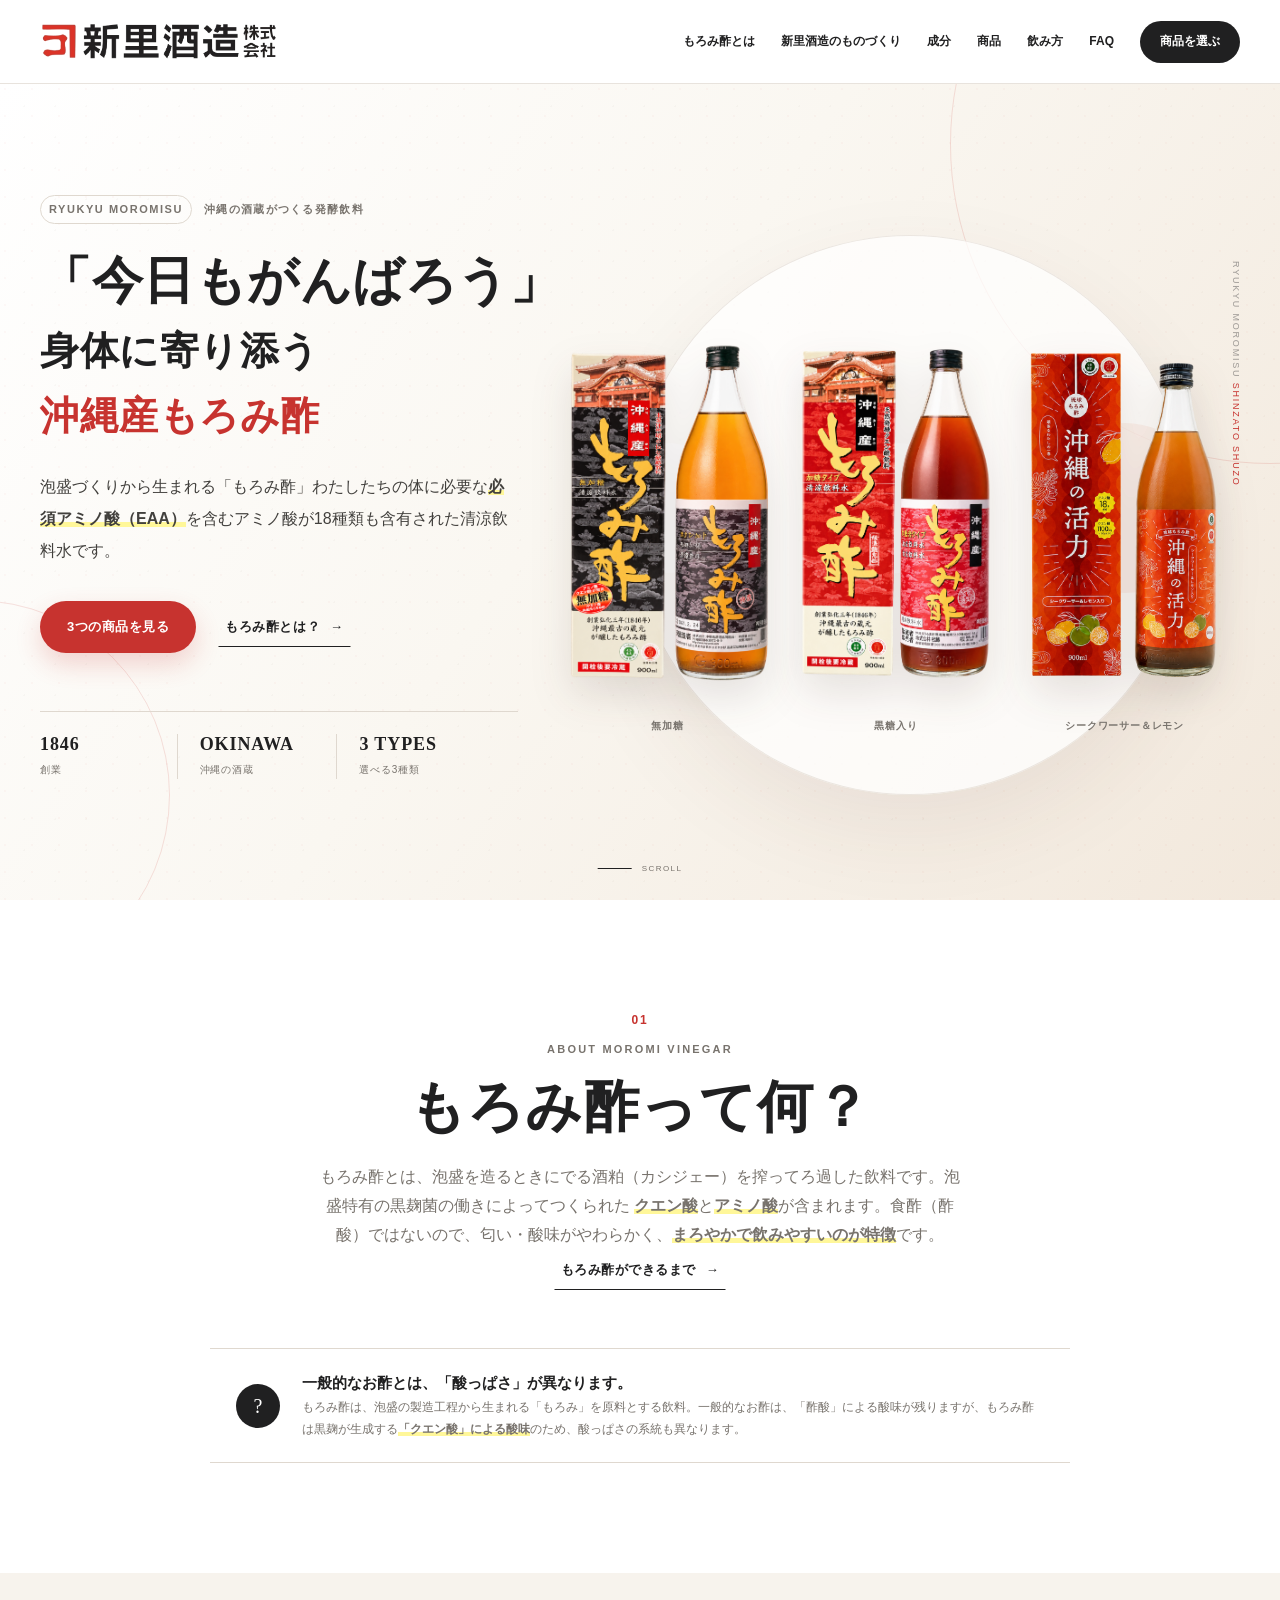
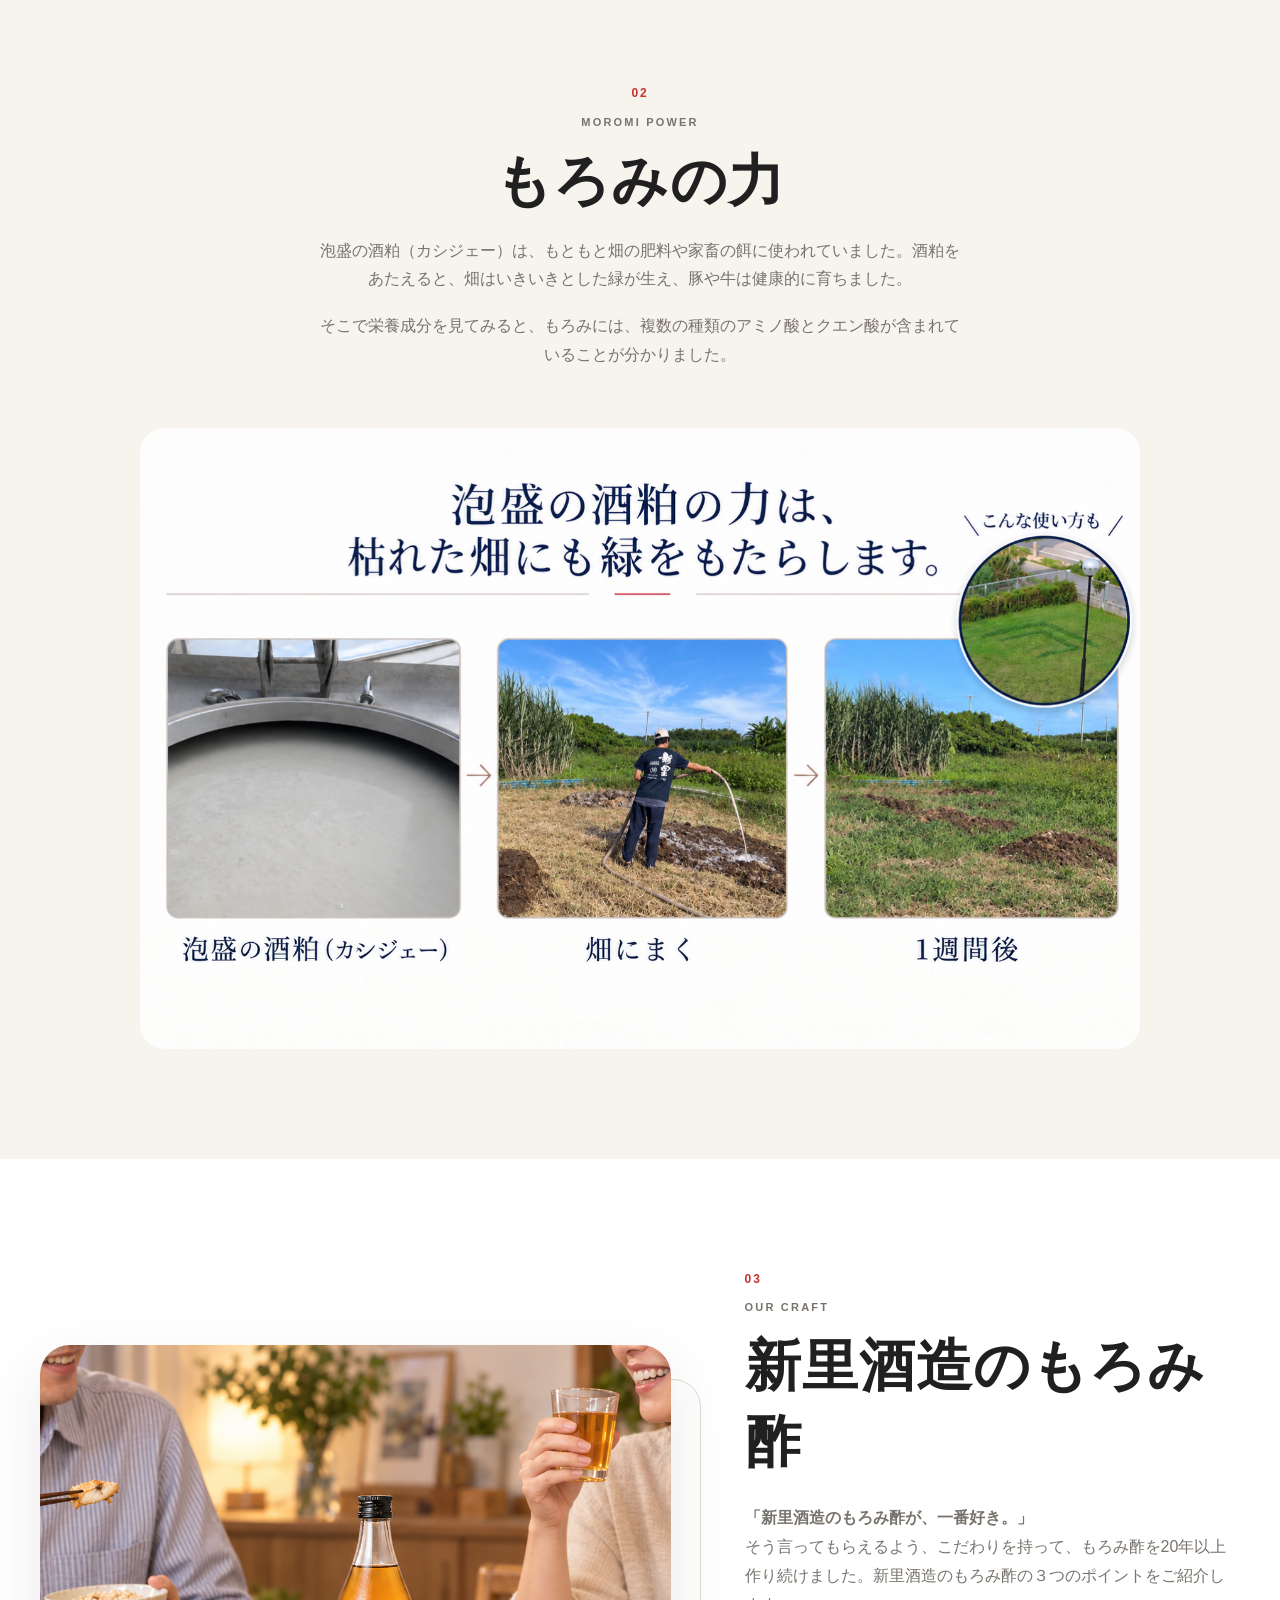
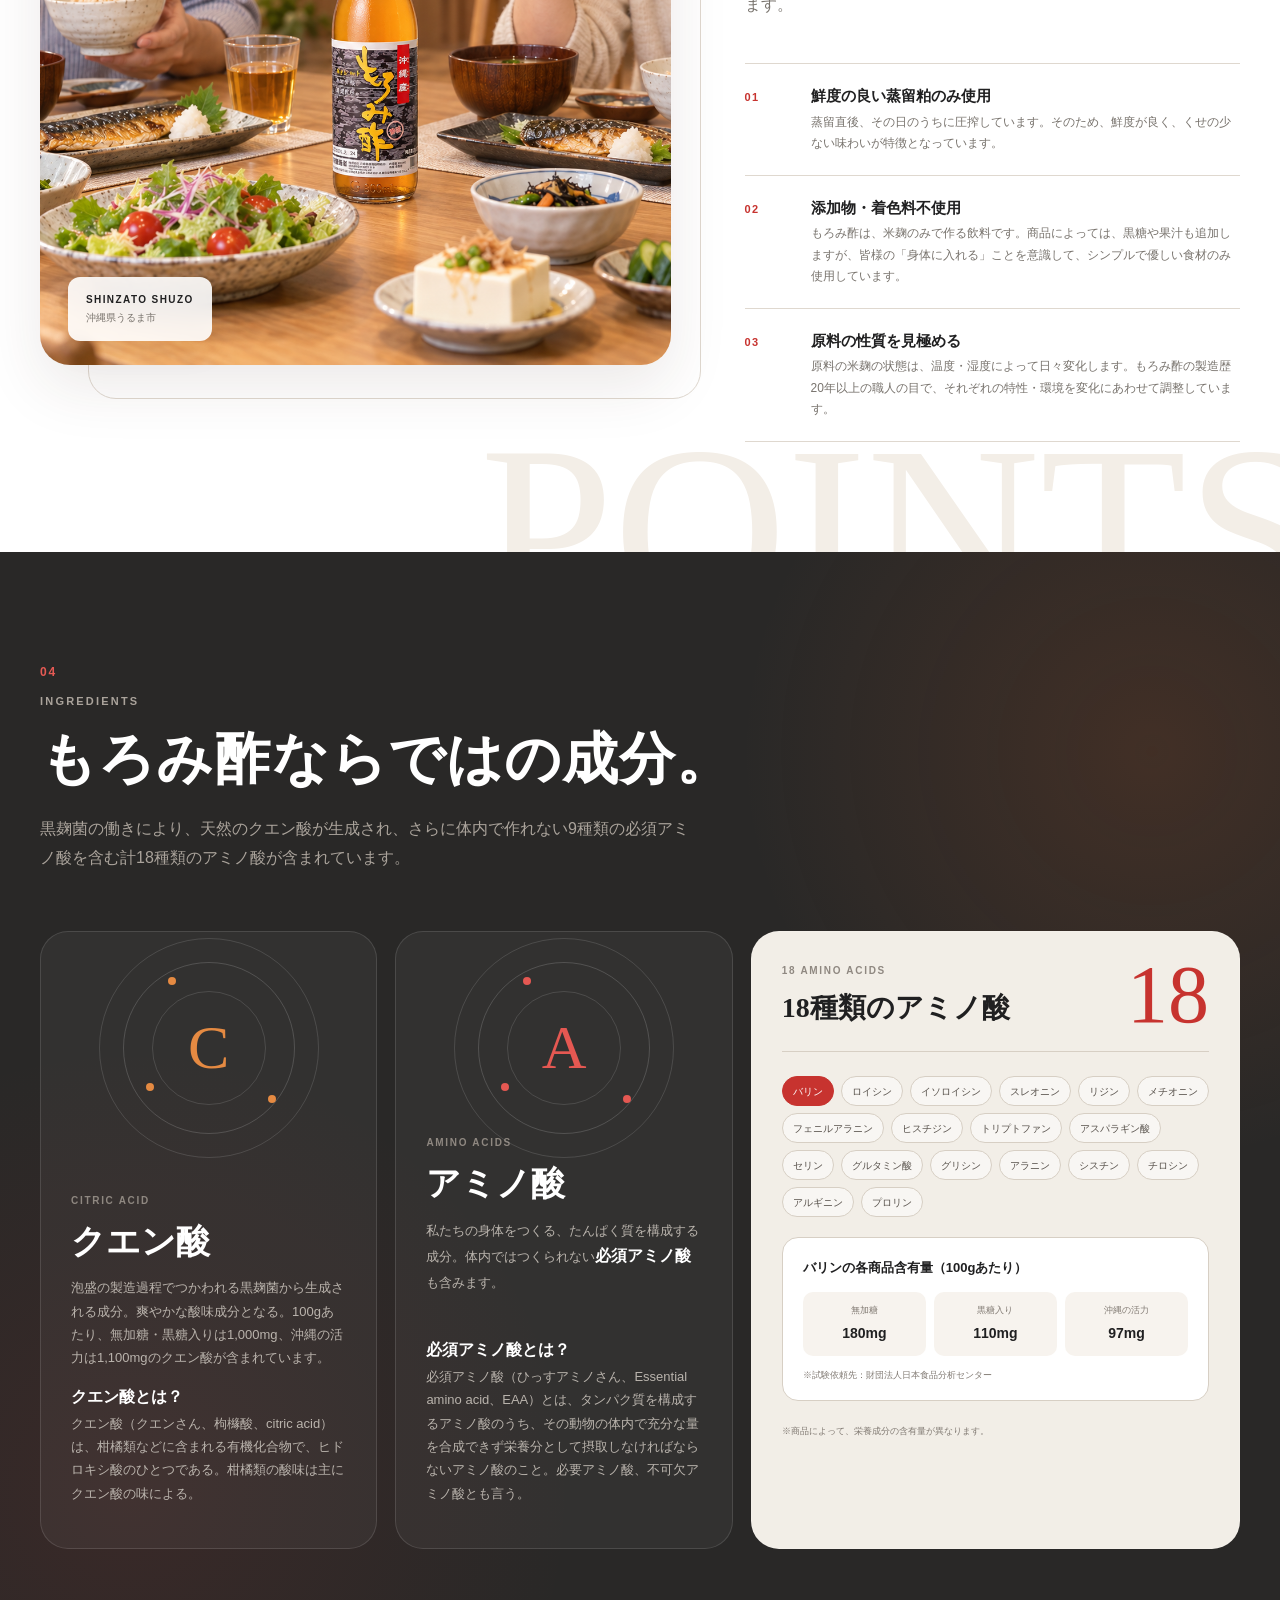
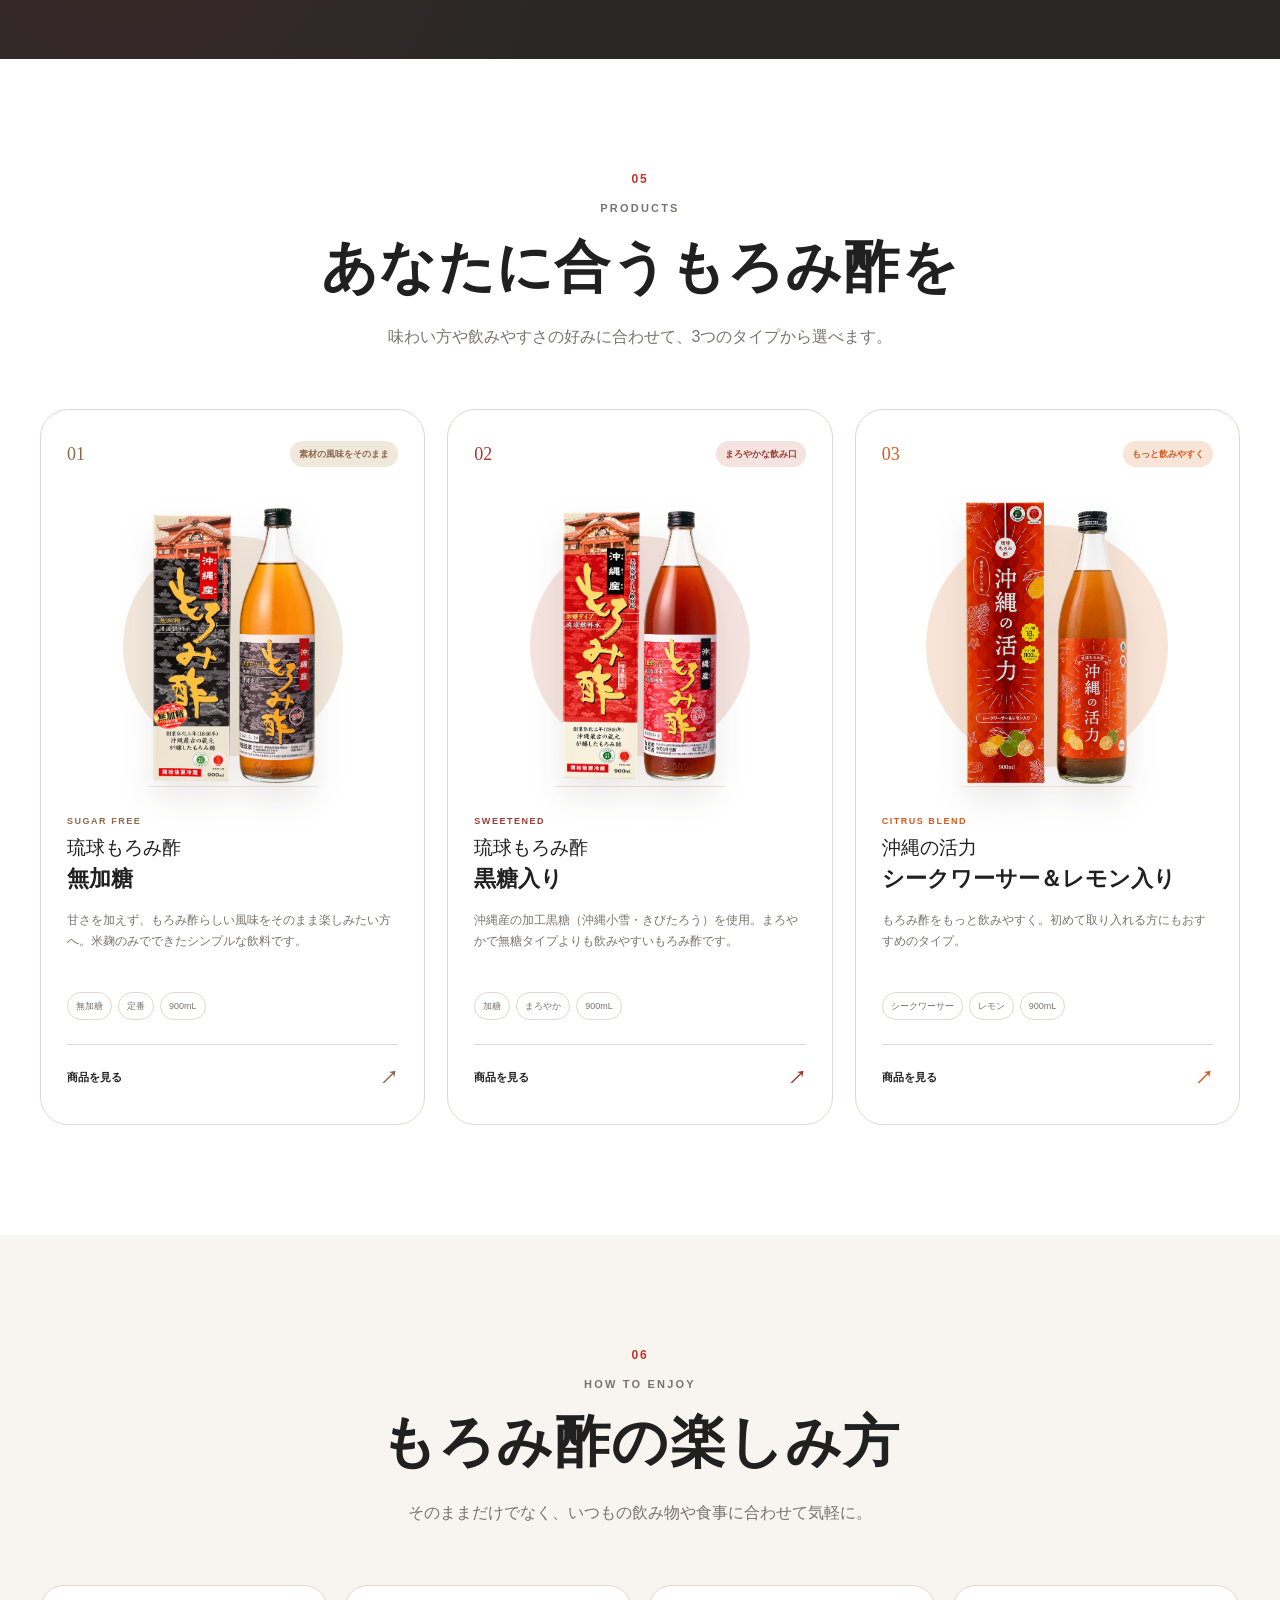
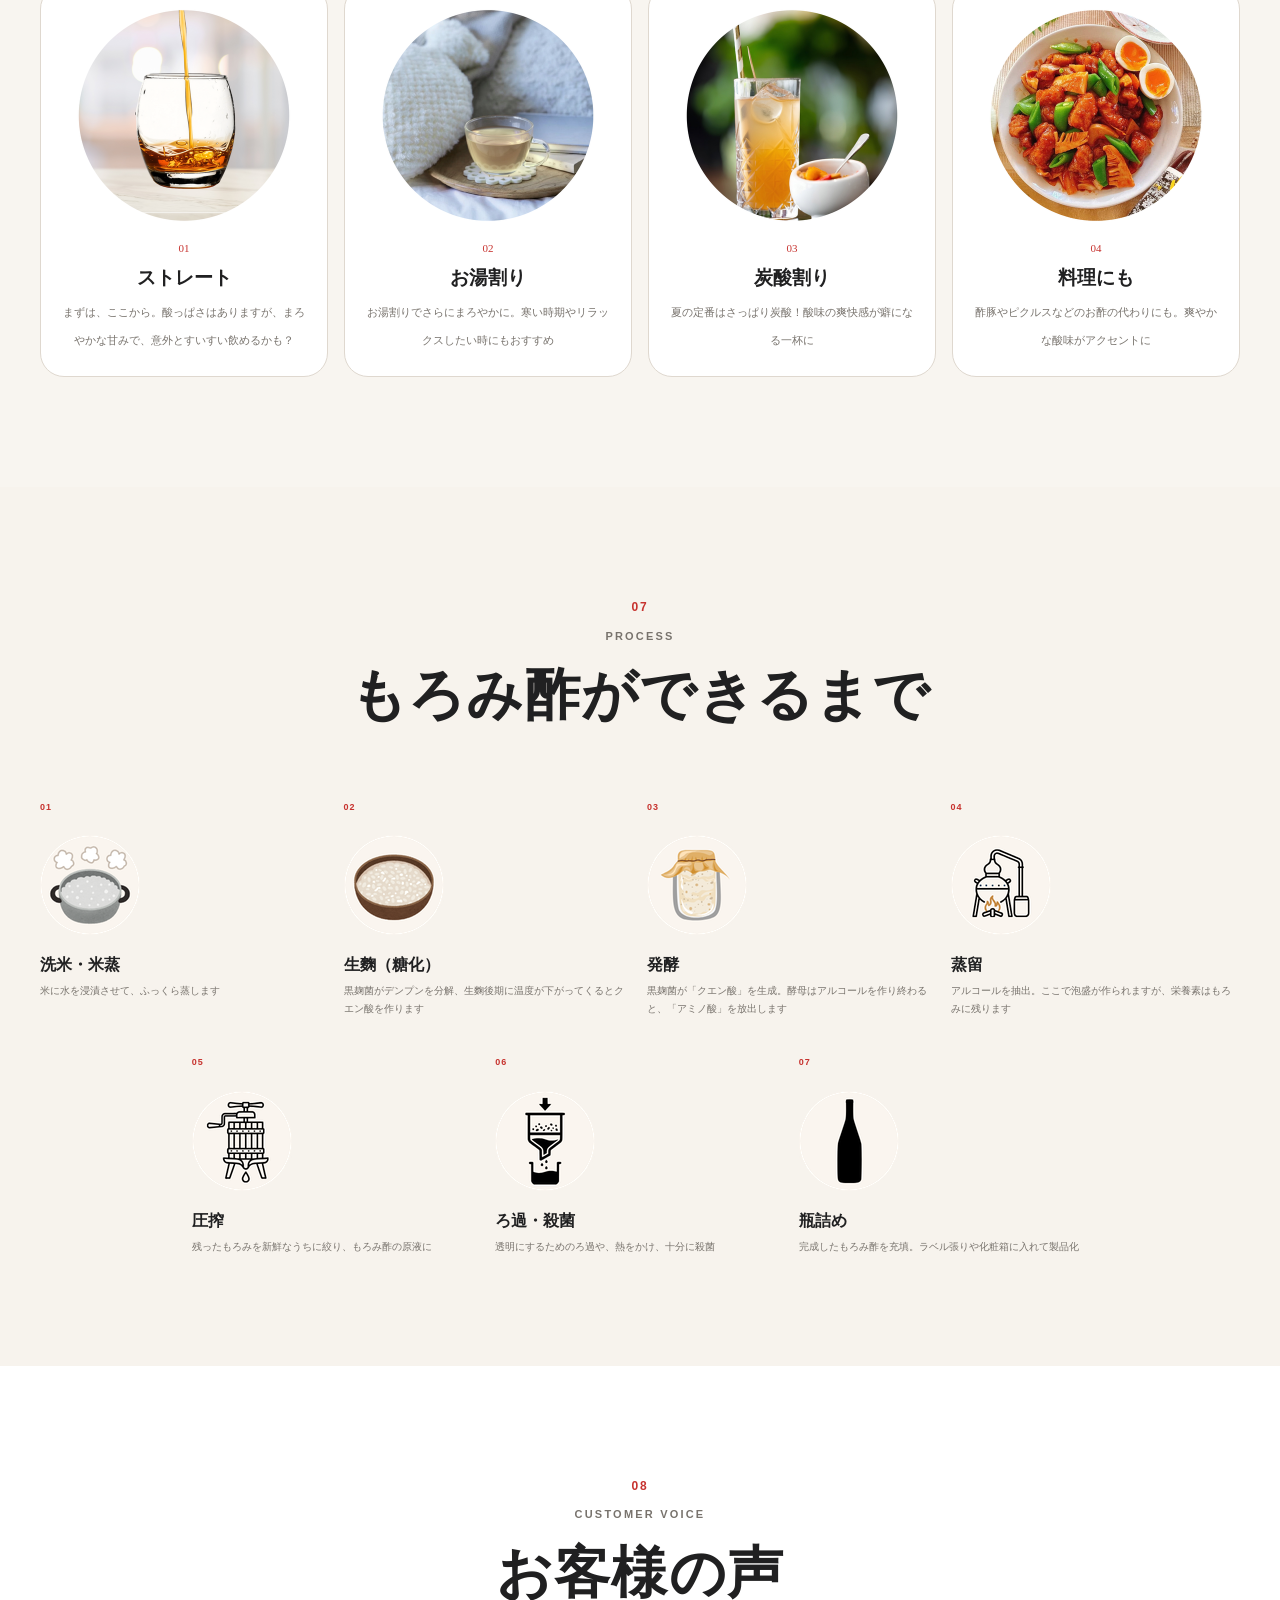
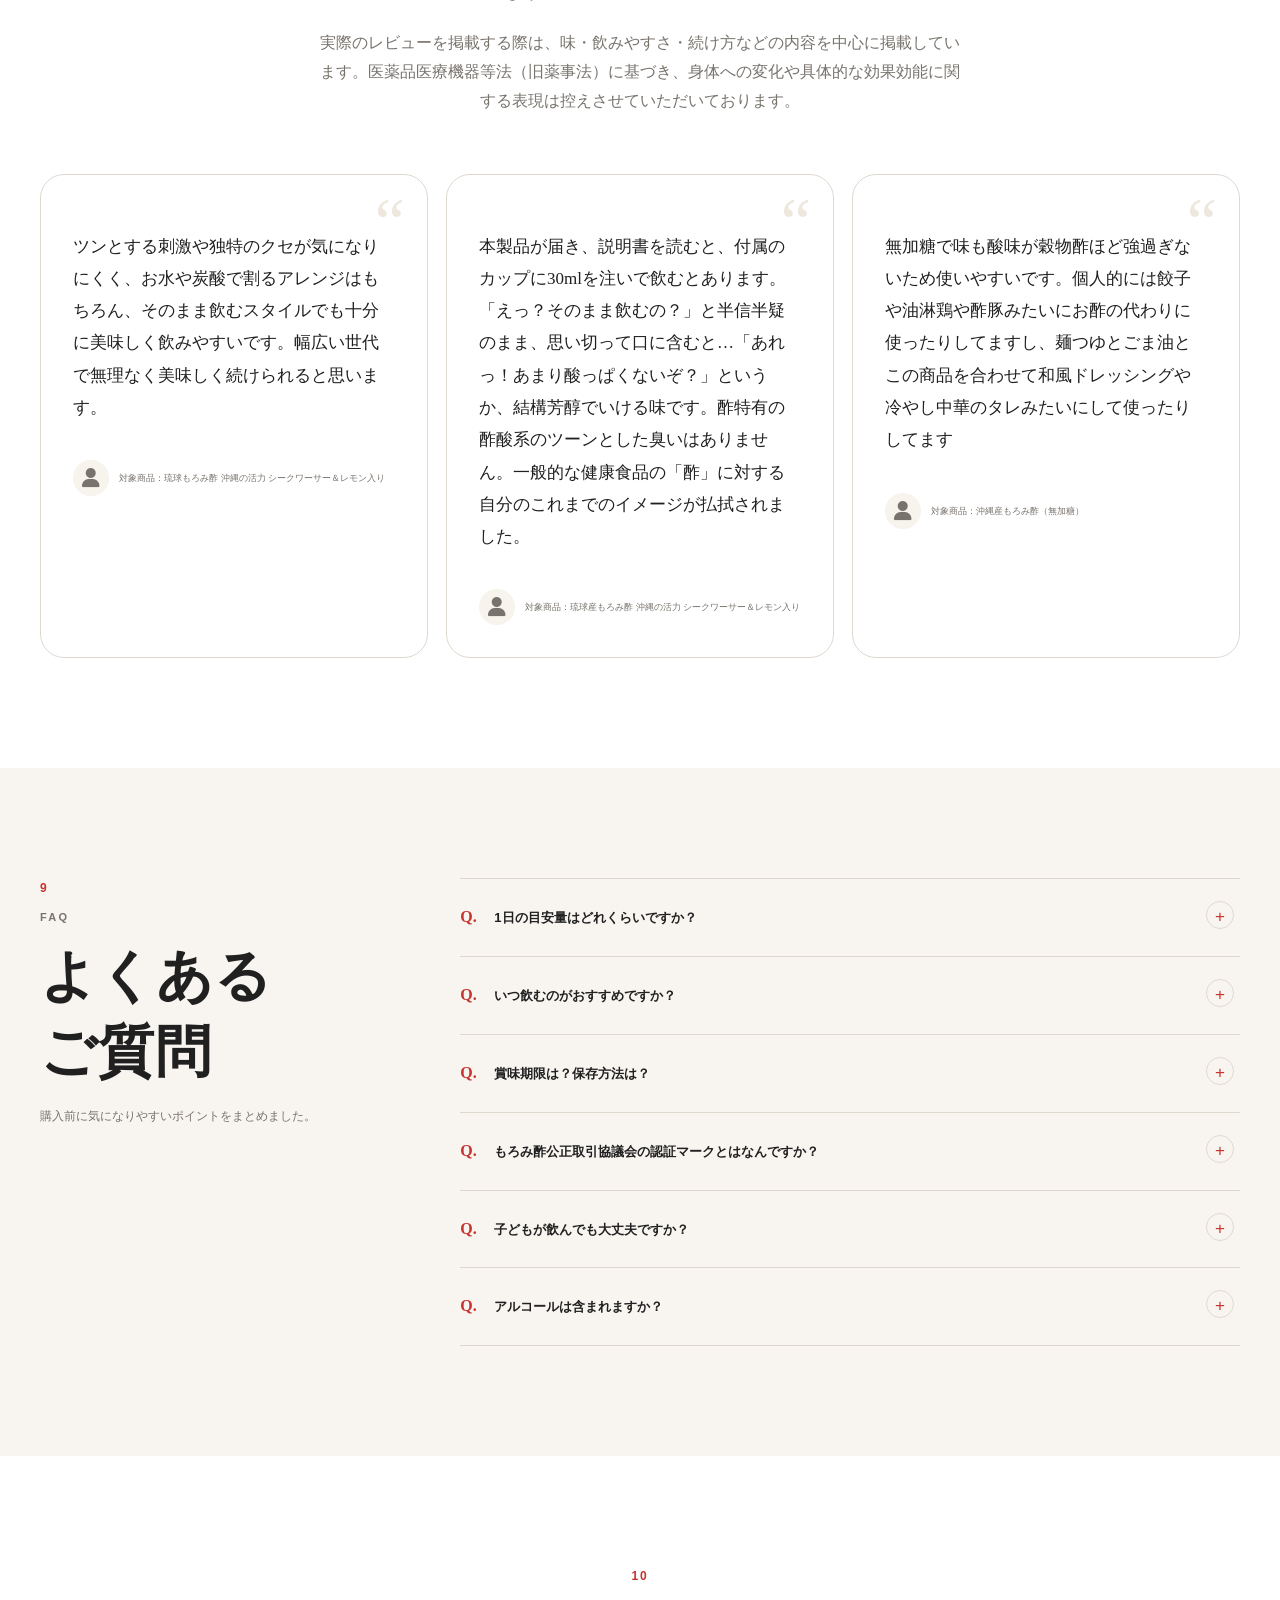
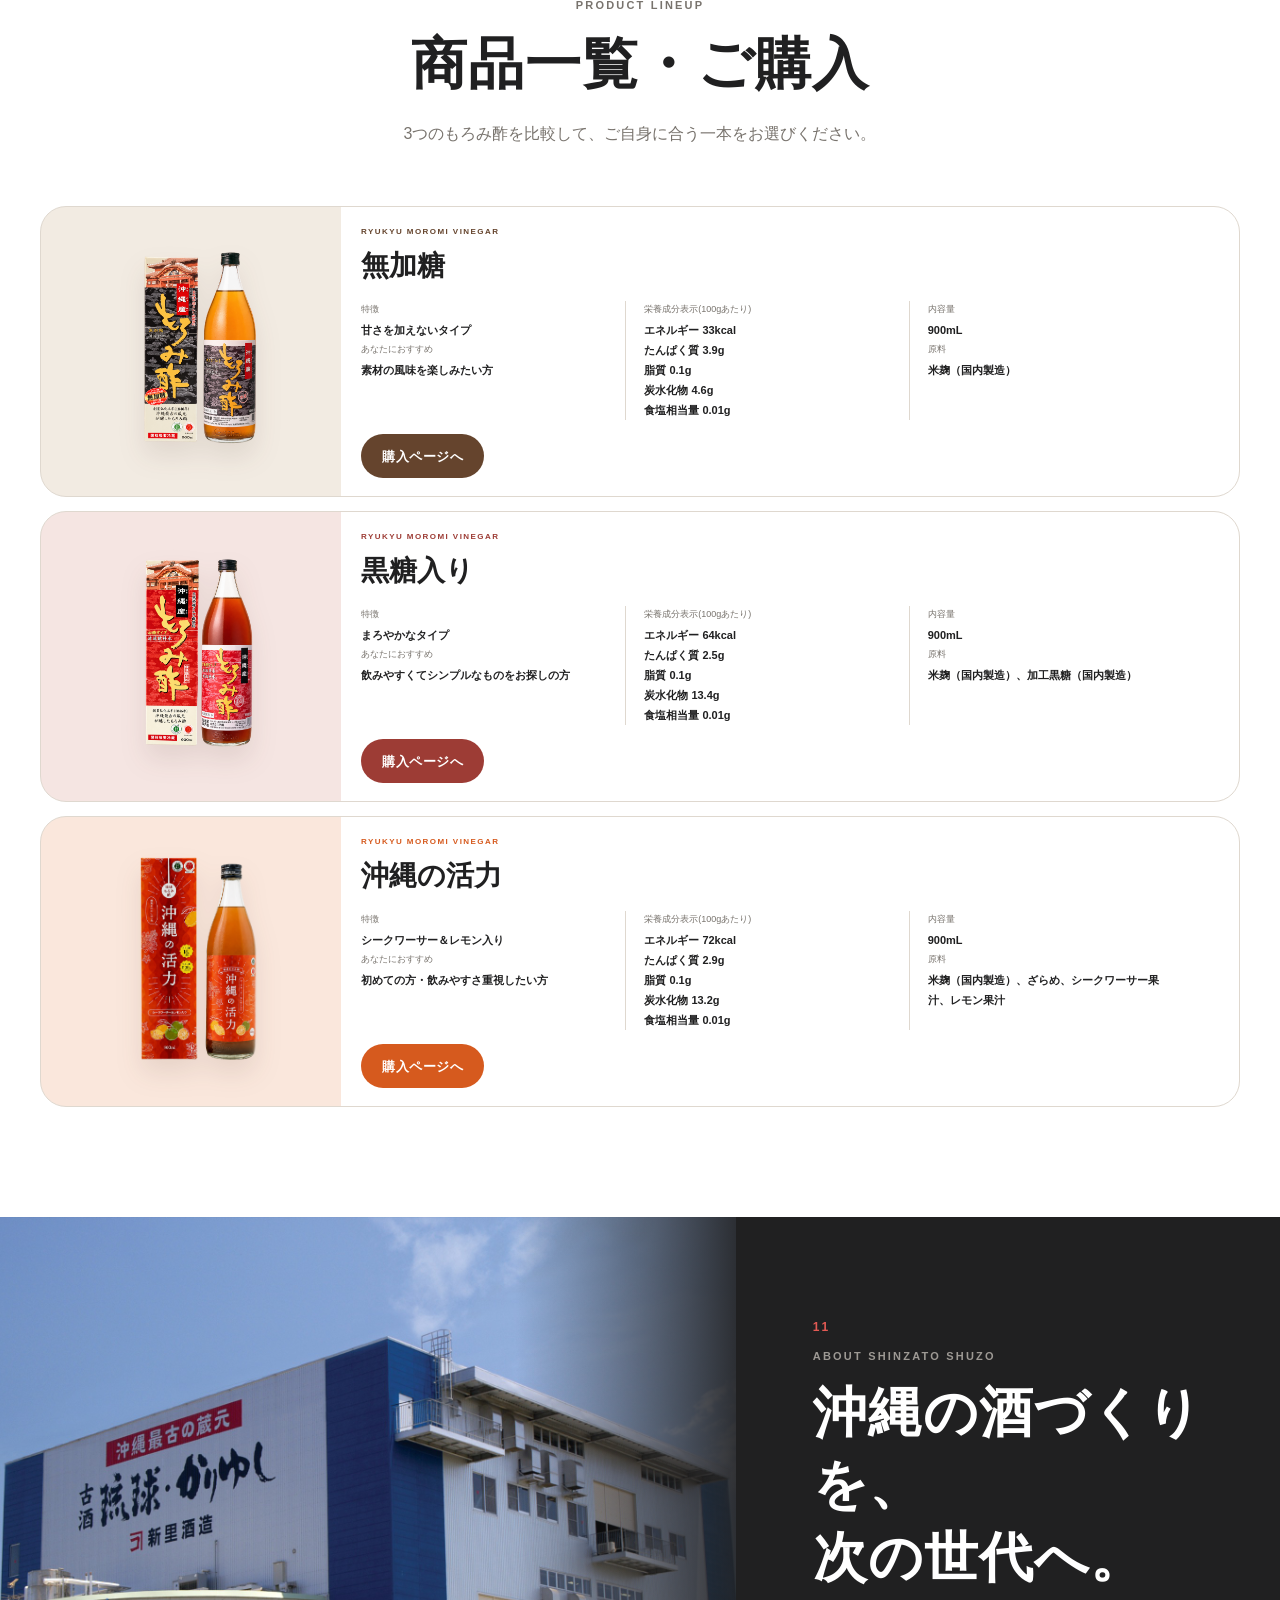
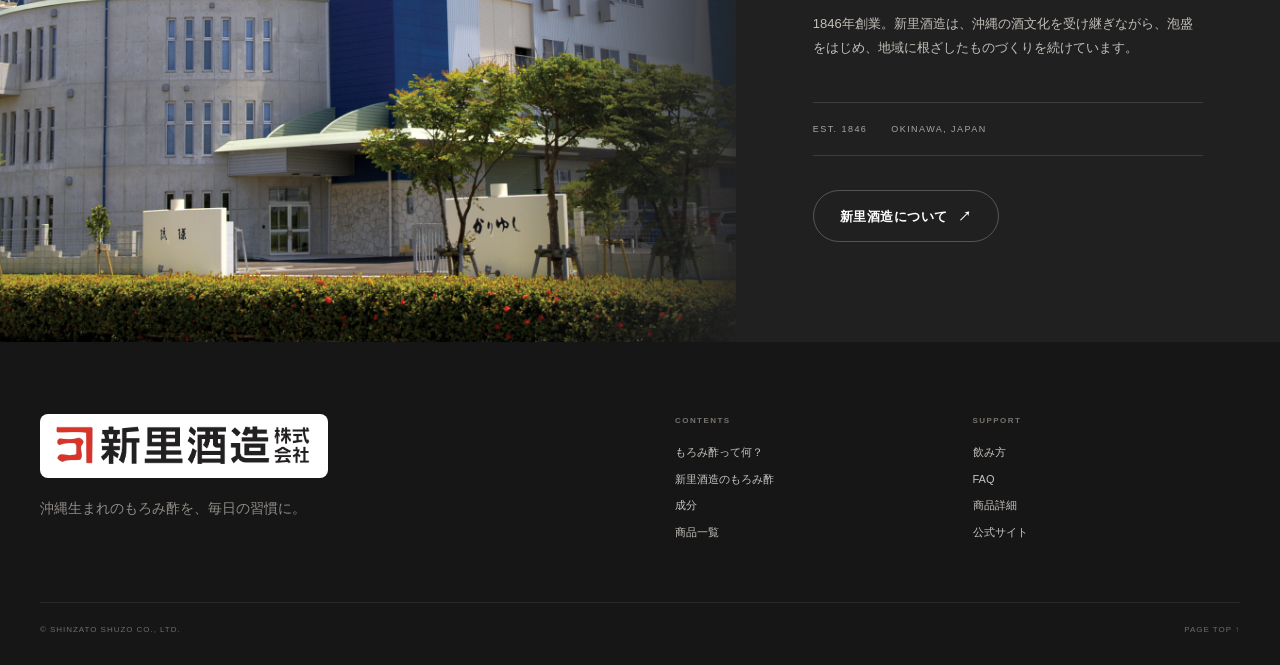
==== commit 61596a3a: "Update index.html" ====
--- a/moromisu_wireframe/index.html
+++ b/moromisu_wireframe/index.html
@@ -84,7 +84,7 @@
           <p class="section-kicker">ABOUT MOROMI VINEGAR</p>
           <h2 id="about-title">もろみ酢って何？</h2>
           <p class="section-intro">もろみ酢とは、泡盛を造るときにでる酒粕（カシジェー）を搾ってろ過した飲料です。泡盛特有の黒麹菌の働きによってつくられた
-<span class="mark">クエン酸</span>と<span class="mark">アミノ酸</span>が豊富に含まれます。食酢（酢酸）ではないので、匂い・酸味がやわらかく、<span class="mark">まろやかで飲みやすいのが特徴</span>です。</p>
+<span class="mark">クエン酸</span>と<span class="mark">アミノ酸</span>が含まれます。食酢（酢酸）ではないので、匂い・酸味がやわらかく、<span class="mark">まろやかで飲みやすいのが特徴</span>です。</p>
    <div class="detail-actions">
             <a class="button text-button" href="#process">もろみ酢ができるまで <span>→</span></a>
           </div>        
@@ -108,8 +108,8 @@
           <p class="section-kicker">MOROMI POWER</p>
           <h2 id="power-title">もろみの力</h2>
         
-          <p class="section-intro">泡盛の酒粕（カシジェー）は、もともと畑の肥料や家畜の餌に使われていました。酒粕をあたえると、畑はいきいきとした緑がすぐに生え、豚や牛は元気になりました。</p>
-          <p class="section-intro">そこで栄養成分を見てみると、もろみには、複数の種類のアミノ酸とクエン酸が含まれており、人への有効性も判明しました。</p>
+          <p class="section-intro">泡盛の酒粕（カシジェー）は、もともと畑の肥料や家畜の餌に使われていました。酒粕をあたえると、畑はいきいきとした緑が生え、豚や牛は健康的に育ちました。</p>
+          <p class="section-intro">そこで栄養成分を見てみると、もろみには、複数の種類のアミノ酸とクエン酸が含まれていることが分かりました。</p>
         </div>
         <img class="power-image reveal" src="assets/moromi_power.png" alt="畑や家畜への活用から、もろみの成分に着目した背景" />
       </div>
@@ -153,7 +153,7 @@
           <p class="section-number">04</p>
           <p class="section-kicker">INGREDIENTS</p>
           <h2 id="ingredients-title">もろみ酢ならではの成分。</h2>
-          <p class="section-intro align-left">黒麹菌の働きにより、天然のクエン酸が豊富に生成され、さらに体内で作れない9種類の必須アミノ酸を含む計18種類のアミノ酸が含まれています。 
+          <p class="section-intro align-left">黒麹菌の働きにより、天然のクエン酸が生成され、さらに体内で作れない9種類の必須アミノ酸を含む計18種類のアミノ酸が含まれています。 
 </p>
         </div>
 
@@ -166,7 +166,7 @@
             <div>
               <p class="mini-label">CITRIC ACID</p>
               <h3>クエン酸</h3>
-              <p>泡盛の製造過程でつかわれる黒麹菌から生成される成分。爽やかな酸味成分となる。100mlあたり、無加糖・黒糖入りは1000ml、沖縄の活力は、1100mlのクエン酸が含まれます。</p>
+              <p>泡盛の製造過程でつかわれる黒麹菌から生成される成分。爽やかな酸味成分となる。100gあたり、無加糖・黒糖入りは1,000mg、沖縄の活力は1,100mgのクエン酸が含まれています。</p>
               <p><b class="ingredient-question">クエン酸とは？</b><br>クエン酸（クエンさん、枸櫞酸、citric acid）は、柑橘類などに含まれる有機化合物で、ヒドロキシ酸のひとつである。柑橘類の酸味は主にクエン酸の味による。</p>
             </div>
           </article>
@@ -178,7 +178,7 @@
             <div>
               <p class="mini-label">AMINO ACIDS</p>
               <h3>アミノ酸</h3>
-              <p>私たちの身体をつくる、たんぱく質を構成する成分。体内ではつくられない<b class="amino-bold">必須アミノ酸</b>も生成されます。</p>
+              <p>私たちの身体をつくる、たんぱく質を構成する成分。体内ではつくられない<b class="amino-bold">必須アミノ酸</b>も含みます。</p>
               <br>
               <p><b class="ingredient-question">必須アミノ酸とは？</b><br>必須アミノ酸（ひっすアミノさん、Essential amino acid、EAA）とは、タンパク質を構成するアミノ酸のうち、その動物の体内で充分な量を合成できず栄養分として摂取しなければならないアミノ酸のこと。必要アミノ酸、不可欠アミノ酸とも言う。</p>
               
@@ -241,7 +241,7 @@
             <p class="product-type">SUGAR FREE</p>
             <h3>琉球もろみ酢<br><strong>無加糖</strong></h3>
             <p class="product-description">甘さを加えず、もろみ酢らしい風味をそのまま楽しみたい方へ。米麹のみでできたシンプルな飲料です。</p>
-            <div class="product-tags"><span>無加糖</span><span>定番</span><span>900ml</span></div>
+            <div class="product-tags"><span>無加糖</span><span>定番</span><span>900mL</span></div>
             <a class="product-link" href="https://www.shinzato-shuzo.com/?pid=17796184">商品を見る <span>↗</span></a>
           </article> 
           <article class="product-card product-card-sweet reveal" data-product-card="sweet">
@@ -250,7 +250,7 @@
             <p class="product-type">SWEETENED</p>
             <h3>琉球もろみ酢<br><strong>黒糖入り</strong></h3>
             <p class="product-description">沖縄産の加工黒糖（沖縄小雪・きびたろう）を使用。まろやかで無糖タイプよりも飲みやすいもろみ酢です。
-            <div class="product-tags"><span>加糖</span><span>まろやか</span><span>900ml</span></div>
+            <div class="product-tags"><span>加糖</span><span>まろやか</span><span>900mL</span></div>
             <a class="product-link" href="https://www.shinzato-shuzo.com/?pid=17796154">商品を見る <span>↗</span></a>
           </article>
 
@@ -260,7 +260,7 @@
             <p class="product-type">CITRUS BLEND</p>
             <h3>沖縄の活力<br><strong>シークワーサー＆レモン入り</strong></h3>
             <p class="product-description">もろみ酢をもっと飲みやすく。初めて取り入れる方にもおすすめのタイプ。</p>
-            <div class="product-tags"><span>シークワーサー</span><span>レモン</span><span>900ml</span></div>
+            <div class="product-tags"><span>シークワーサー</span><span>レモン</span><span>900mL</span></div>
             <a class="product-link" href="https://www.shinzato-shuzo.com/?pid=192996248">商品を見る <span>↗</span></a>
           </article>
         </div>
@@ -316,9 +316,9 @@
           <p class="section-intro">実際のレビューを掲載する際は、味・飲みやすさ・続け方などの内容を中心に掲載しています。医薬品医療機器等法（旧薬事法）に基づき、身体への変化や具体的な効果効能に関する表現は控えさせていただいております。</p>
         </div>
         <div class="voice-grid reveal">
-          <article><div class="quote-mark">“</div><p>ツンとする刺激や独特のクセが一切ないため、お水や炭酸で割るアレンジはもちろん、そのまま飲むスタイルでも十分に美味しく飲みやすいです。酸っぱすぎるものが苦手な方やお子様、ご年配の方まで、年齢を問わず幅広い世代で無理なく美味しく続けられると思います。</p><footer><span class="avatar"><i class="fa-solid fa-user"></i></span><span>対象商品：琉球産もろみ酢 沖縄の活力 シークワーサー＆レモン入り</span></footer></article>
+          <article><div class="quote-mark">“</div><p>ツンとする刺激や独特のクセが気になりにくく、お水や炭酸で割るアレンジはもちろん、そのまま飲むスタイルでも十分に美味しく飲みやすいです。幅広い世代で無理なく美味しく続けられると思います。</p><footer><span class="avatar"><i class="fa-solid fa-user"></i></span><span>対象商品：琉球もろみ酢 沖縄の活力 シークワーサー＆レモン入り</span></footer></article>
           <article><div class="quote-mark">“</div><p>本製品が届き、説明書を読むと、付属のカップに30mlを注いで飲むとあります。「えっ？そのまま飲むの？」と半信半疑のまま、思い切って口に含むと…「あれっ！あまり酸っぱくないぞ？」というか、結構芳醇でいける味です。酢特有の酢酸系のツーンとした臭いはありません。一般的な健康食品の「酢」に対する自分のこれまでのイメージが払拭されました。</p><footer><span class="avatar"><i class="fa-solid fa-user"></i></span><span>対象商品：琉球産もろみ酢 沖縄の活力 シークワーサー＆レモン入り</span></footer></article>
-          <article><div class="quote-mark">“</div><p>砂糖無使用で味も酸味が穀物酢ほど強過ぎないため使いやすいです。個人的には餃子や油淋鶏や酢豚みたいにお酢の代わりに使ったりしてますし、麺つゆとごま油とこの商品を合わせて和風ドレッシングや冷やし中華のタレみたいにして使ったりしてます</p><footer><span class="avatar"><i class="fa-solid fa-user"></i></span><span>対象商品：沖縄産もろみ酢（無加糖）</span></footer></article>
+          <article><div class="quote-mark">“</div><p>無加糖で味も酸味が穀物酢ほど強過ぎないため使いやすいです。個人的には餃子や油淋鶏や酢豚みたいにお酢の代わりに使ったりしてますし、麺つゆとごま油とこの商品を合わせて和風ドレッシングや冷やし中華のタレみたいにして使ったりしてます</p><footer><span class="avatar"><i class="fa-solid fa-user"></i></span><span>対象商品：沖縄産もろみ酢（無加糖）</span></footer></article>
         </div>
         </div>
     </section>
@@ -333,12 +333,12 @@
           <p>購入前に気になりやすいポイントをまとめました。</p>
         </div>
         <div class="faq-list reveal">
-          <details><summary><span>Q.</span>1日の目安量はどれくらいですか？</summary><div class="faq-answer">特に制限はございませんが、栄養補給の食品として、付属のカップ（30ml）で1日1～3杯程度をおすすめしています。ただし、胃に負担がかかりやすい体質の方等は、本品に含まれるクエン酸が胃を刺激することがあります。胃が弱い方は、胃への負担がかからないよう、空腹時を避けて食後にお飲みいただくことをお勧めします。</div></details>
-          <details><summary><span>Q.</span>いつ飲むのがおすすめですか？</summary><div class="faq-answer">毎日の生活に取り入れやすいタイミングで問題ありませんが、運動後や夕食前にご試飲される方が多いです。</div></details>
-          <details><summary><span>Q.</span>賞味期限は？保存方法は？</summary><div class="faq-answer">未開封：製造日より「常温」未開封で2年間。開封後は、冷蔵庫保存で30日目安でお召し上がりください。開封後の冷蔵保存30日は消費の目安で保存を保証したものではありません。（※未開封の状態でも、時間経過で色が濃くなりますが、品質的には問題ありません。）</div></details>
-           <details><summary><span>Q.</span>もろみ酢公正取引協議会の認証マークとはなんですか？</summary><div class="faq-answer">もろみ酢公正取引協議の厳しい基準の承認を得た製品の目印として、弊社のすべてのもろみ酢製品には、公正マークがついています。</div></details>
-           <details><summary><span>Q.</span>子どもが飲んでも大丈夫ですか？</summary><div class="faq-answer">特に年齢制限はありませんが、お酢に近い酸性なので、小学生以下のお子様が30㎖飲むと胃腸の負担になるかもしれません。水や乳飲料などで薄めたものを、少量から様子を見ながら与えてください。</div></details>
-            <details><summary><span>Q.</span>アルコールは含まれますか？</summary><div class="faq-answer">本品はアルコールを0.3％程度含みますが、飲酒には該当しませんし、健康上問題になる濃度ではありません。ご参考までに、米酢は0.2％、洋菓子も（日持ち向上剤としてアルコール使用の場合）0.5％程度のアルコールを含んでいます。また、本品に含まれるアルコールは発酵由来のもので添加しているものではありません。</div></details>
+          <details><summary><span>Q.</span>1日の目安量はどれくらいですか？</summary><div class="faq-answer">栄養補給の食品として、付属のカップ（30mL）で1日1～3杯を目安にお召し上がりください。体質や体調により合わない場合は、飲用を中止してください。</div></details>
+          <details><summary><span>Q.</span>いつ飲むのがおすすめですか？</summary><div class="faq-answer">飲む時間に決まりはありません。朝食時やリラックスタイムなど、毎日の生活に取り入れやすいタイミングでお楽しみください。</div></details>
+          <details><summary><span>Q.</span>賞味期限は？保存方法は？</summary><div class="faq-answer">賞味期限は製造日から2年です。未開封の場合は、直射日光を避け、冷暗所に常温で保存してください。開栓後は冷蔵庫で保存し、賞味期限にかかわらずお早めにお召し上がりください。</div></details>
+           <details><summary><span>Q.</span>もろみ酢公正取引協議会の認証マークとはなんですか？</summary><div class="faq-answer">公正マークは、もろみ酢公正取引協議会の会員事業者が、公正競争規約に基づく適正な表示を行っている商品に表示できるマークです。弊社のすべてのもろみ酢製品には、公正マークがついています。</div></details>
+           <details><summary><span>Q.</span>子どもが飲んでも大丈夫ですか？</summary><div class="faq-answer">お子様が召し上がる場合は、水などで薄め、少量から様子を見ながらお召し上がりください。アレルギーや体調に不安がある場合は、医師等の専門家にご相談ください。</div></details>
+            <details><summary><span>Q.</span>アルコールは含まれますか？</summary><div class="faq-answer">発酵由来のアルコールが微量に含まれる場合がありますが、酒税法上の酒類には該当しません。アルコールに敏感な方や、お子様、妊娠・授乳中の方は、商品表示をご確認のうえお召し上がりください。</div></details>
         </div>
       </div>
     </section>
@@ -356,15 +356,15 @@
         <div class="comparison-cards reveal">
           <article class="compare-product cp-sugarfree">
             <img src="assets/product-sugarfree.png" alt="琉球もろみ酢 無加糖" />
-            <div><p>RYUKYU MOROMI VINEGAR</p><h3>無加糖</h3><dl><div class="card_left"><dt>特徴</dt><dd>甘さを加えないタイプ</dd><dt class="card-adjust">あなたにおすすめ</dt><dd>素材の風味を楽しみたい方</dd></div><div class="card_middle"><dt>栄養成分表示(100gあたり)</dt><dd>エネルギー 33kcal<br>たんぱく質 3.9g<br>脂質 0.1g<br>炭水化物 4.6g<br>食塩相当量 0.01g</dd></div><div class="card_right"><dt>内容量</dt><dd>900ml</dd><dt class="card-adjust">原料</dt><dd>米麹（国内製造）</dd></div></dl><a class="button primary" href="https://www.shinzato-shuzo.com/?pid=17796184">購入ページへ</a></div>
+            <div><p>RYUKYU MOROMI VINEGAR</p><h3>無加糖</h3><dl><div class="card_left"><dt>特徴</dt><dd>甘さを加えないタイプ</dd><dt class="card-adjust">あなたにおすすめ</dt><dd>素材の風味を楽しみたい方</dd></div><div class="card_middle"><dt>栄養成分表示(100gあたり)</dt><dd>エネルギー 33kcal<br>たんぱく質 3.9g<br>脂質 0.1g<br>炭水化物 4.6g<br>食塩相当量 0.01g</dd></div><div class="card_right"><dt>内容量</dt><dd>900mL</dd><dt class="card-adjust">原料</dt><dd>米麹（国内製造）</dd></div></dl><a class="button primary" href="https://www.shinzato-shuzo.com/?pid=17796184">購入ページへ</a></div>
           </article>
           <article class="compare-product cp-sweet">
             <img src="assets/product-sweet.png" alt="琉球もろみ酢 黒糖入り" />
-            <div><p>RYUKYU MOROMI VINEGAR</p><h3>黒糖入り</h3><dl><div class="card_left"><dt>特徴</dt><dd>まろやかなタイプ</dd><dt class="card-adjust">あなたにおすすめ</dt><dd>飲みやすくてシンプルなものをお探しの方</dd></div><div class="card_middle"><dt>栄養成分表示(100gあたり)</dt><dd>エネルギー 64kcal<br>たんぱく質 2.5g<br>脂質 0.1g<br>炭水化物 13.4g<br>食塩相当量 0.01g</dd></div><div class="card_right"><dt>内容量</dt><dd>900ml</dd><dt class="card-adjust">原料</dt><dd>米麹（国内製造）、加工黒糖（国内製造）</dd></div></dl><a class="button primary" href="https://www.shinzato-shuzo.com/?pid=17796154">購入ページへ</a></div>
+            <div><p>RYUKYU MOROMI VINEGAR</p><h3>黒糖入り</h3><dl><div class="card_left"><dt>特徴</dt><dd>まろやかなタイプ</dd><dt class="card-adjust">あなたにおすすめ</dt><dd>飲みやすくてシンプルなものをお探しの方</dd></div><div class="card_middle"><dt>栄養成分表示(100gあたり)</dt><dd>エネルギー 64kcal<br>たんぱく質 2.5g<br>脂質 0.1g<br>炭水化物 13.4g<br>食塩相当量 0.01g</dd></div><div class="card_right"><dt>内容量</dt><dd>900mL</dd><dt class="card-adjust">原料</dt><dd>米麹（国内製造）、加工黒糖（国内製造）</dd></div></dl><a class="button primary" href="https://www.shinzato-shuzo.com/?pid=17796154">購入ページへ</a></div>
           </article>
           <article class="compare-product cp-citrus">
             <img src="assets/product-citrus.png" alt="沖縄の活力 シークワーサー＆レモン入り" />
-            <div><p>RYUKYU MOROMI VINEGAR</p><h3>沖縄の活力</h3><dl><div class="card_left"><dt>特徴</dt><dd>シークワーサー＆レモン入り</dd><dt class="card-adjust">あなたにおすすめ</dt><dd>初めての方・飲みやすさ重視したい方</dd></div><div class="card_middle"><dt>栄養成分表示(100gあたり)</dt><dd>エネルギー 72kcal<br>たんぱく質 2.9g<br>脂質 0.1g<br>炭水化物 13.2g<br>食塩相当量 0.01g</dd></div><div class="card_right"><dt>内容量</dt><dd>900ml</dd><dt class="card-adjust">原料</dt><dd>米麹（国内製造）、ざらめ、シークワーサー果汁、レモン果汁</dd></div></dl><a class="button primary" href="https://www.shinzato-shuzo.com/?pid=192996248">購入ページへ</a></div>
+            <div><p>RYUKYU MOROMI VINEGAR</p><h3>沖縄の活力</h3><dl><div class="card_left"><dt>特徴</dt><dd>シークワーサー＆レモン入り</dd><dt class="card-adjust">あなたにおすすめ</dt><dd>初めての方・飲みやすさ重視したい方</dd></div><div class="card_middle"><dt>栄養成分表示(100gあたり)</dt><dd>エネルギー 72kcal<br>たんぱく質 2.9g<br>脂質 0.1g<br>炭水化物 13.2g<br>食塩相当量 0.01g</dd></div><div class="card_right"><dt>内容量</dt><dd>900mL</dd><dt class="card-adjust">原料</dt><dd>米麹（国内製造）、ざらめ、シークワーサー果汁、レモン果汁</dd></div></dl><a class="button primary" href="https://www.shinzato-shuzo.com/?pid=192996248">購入ページへ</a></div>
           </article>
         </div>
       </div>
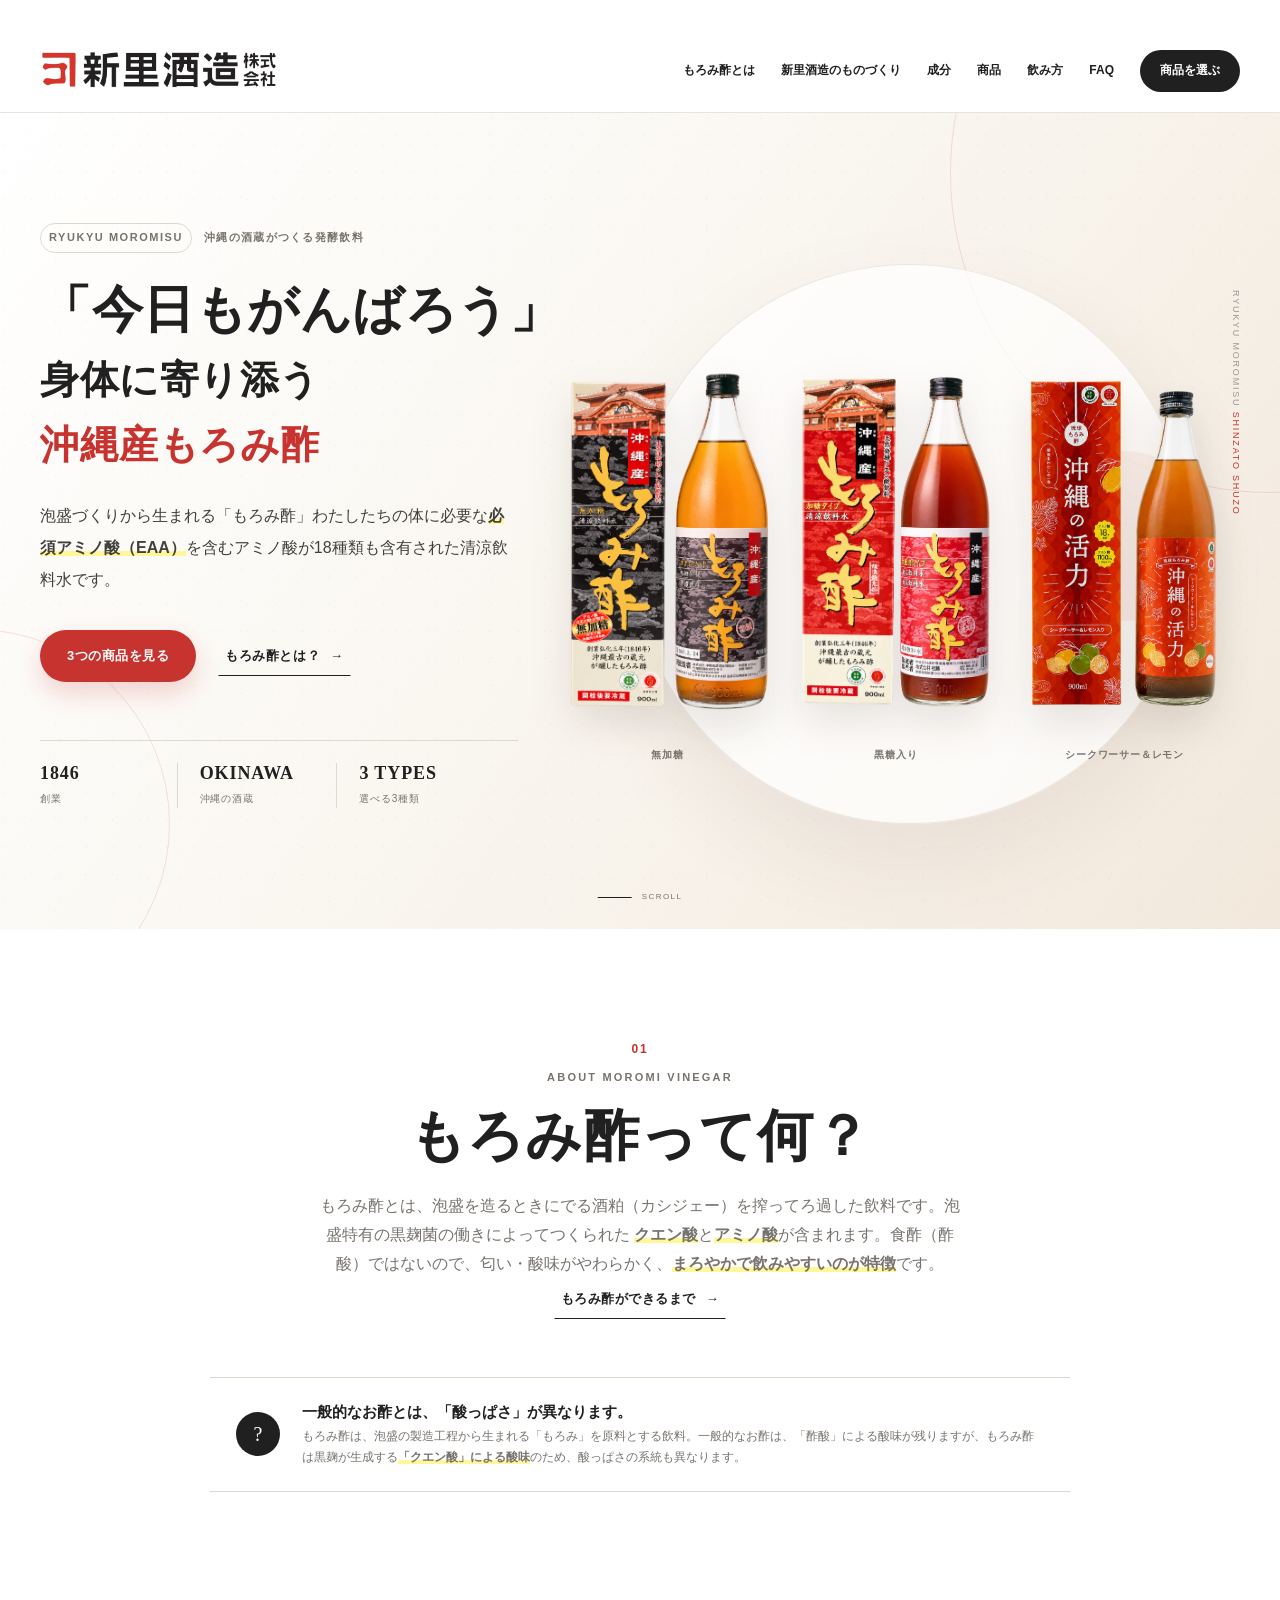
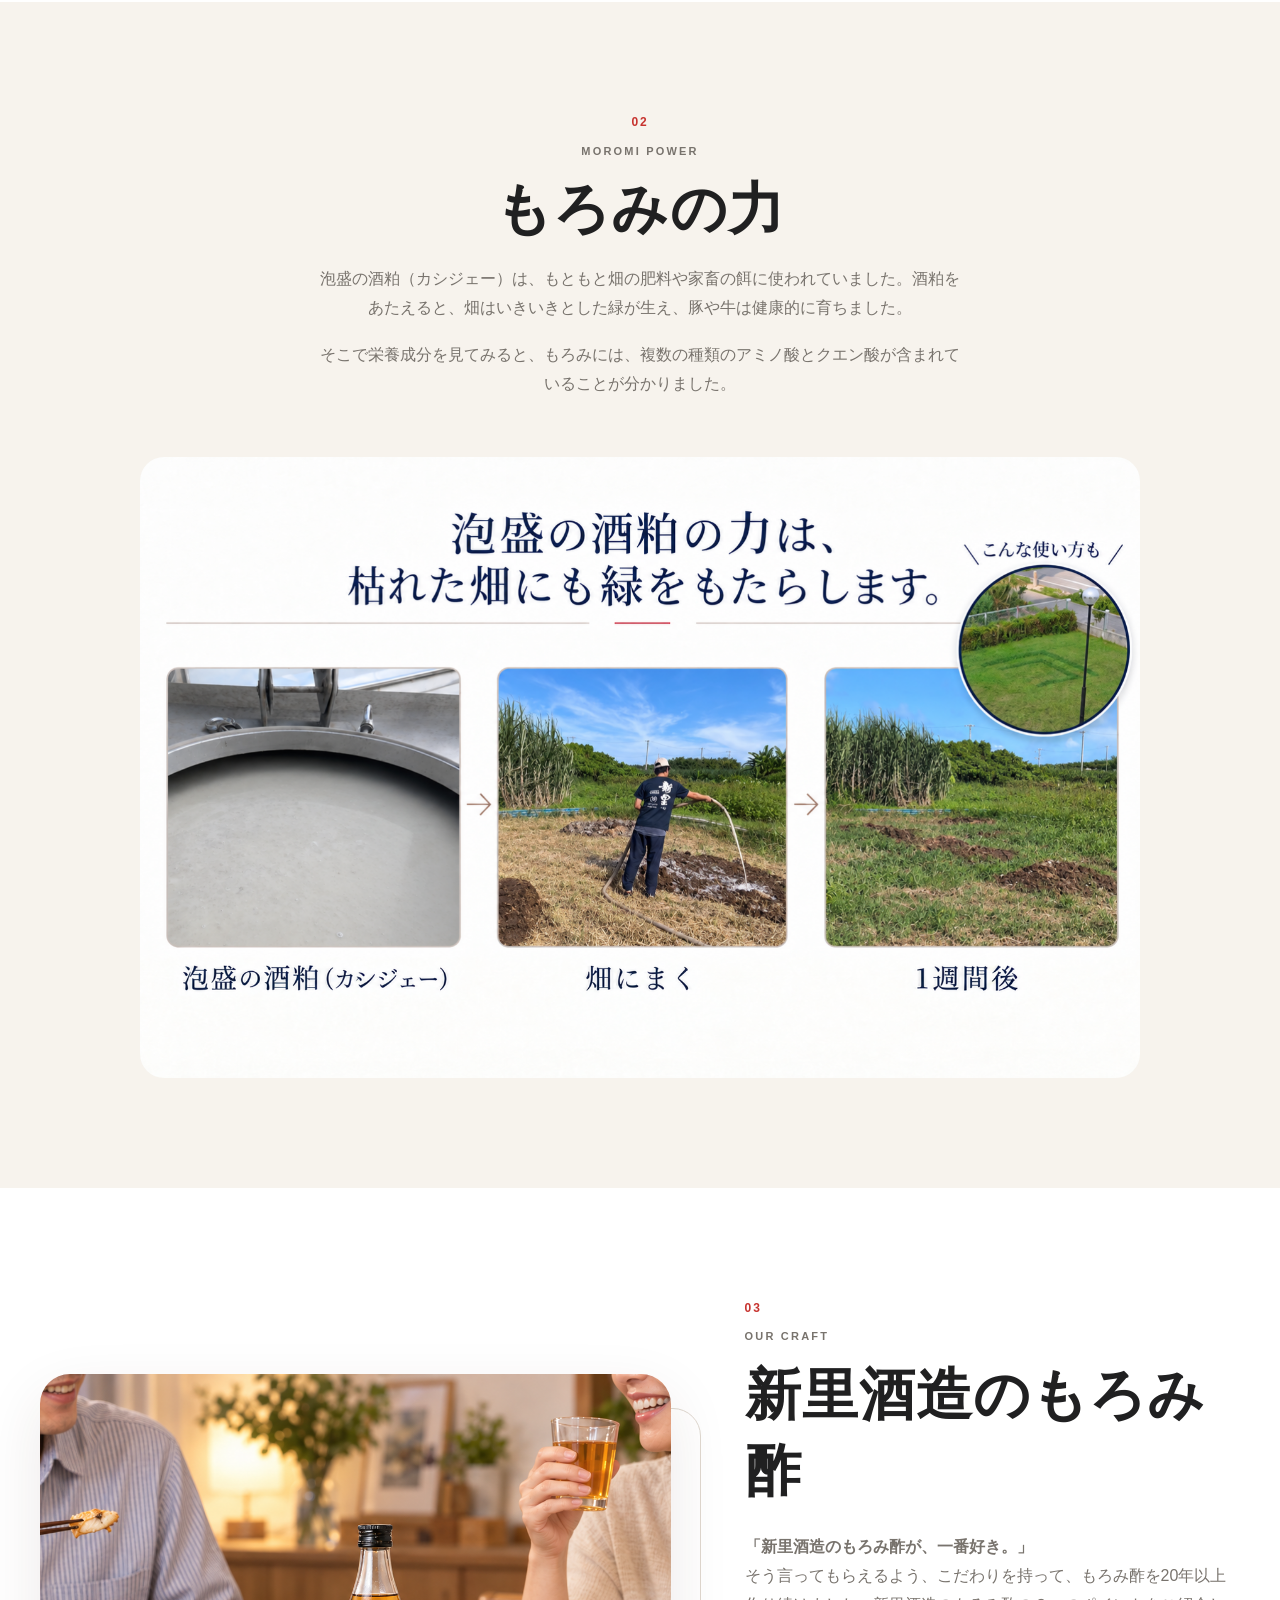
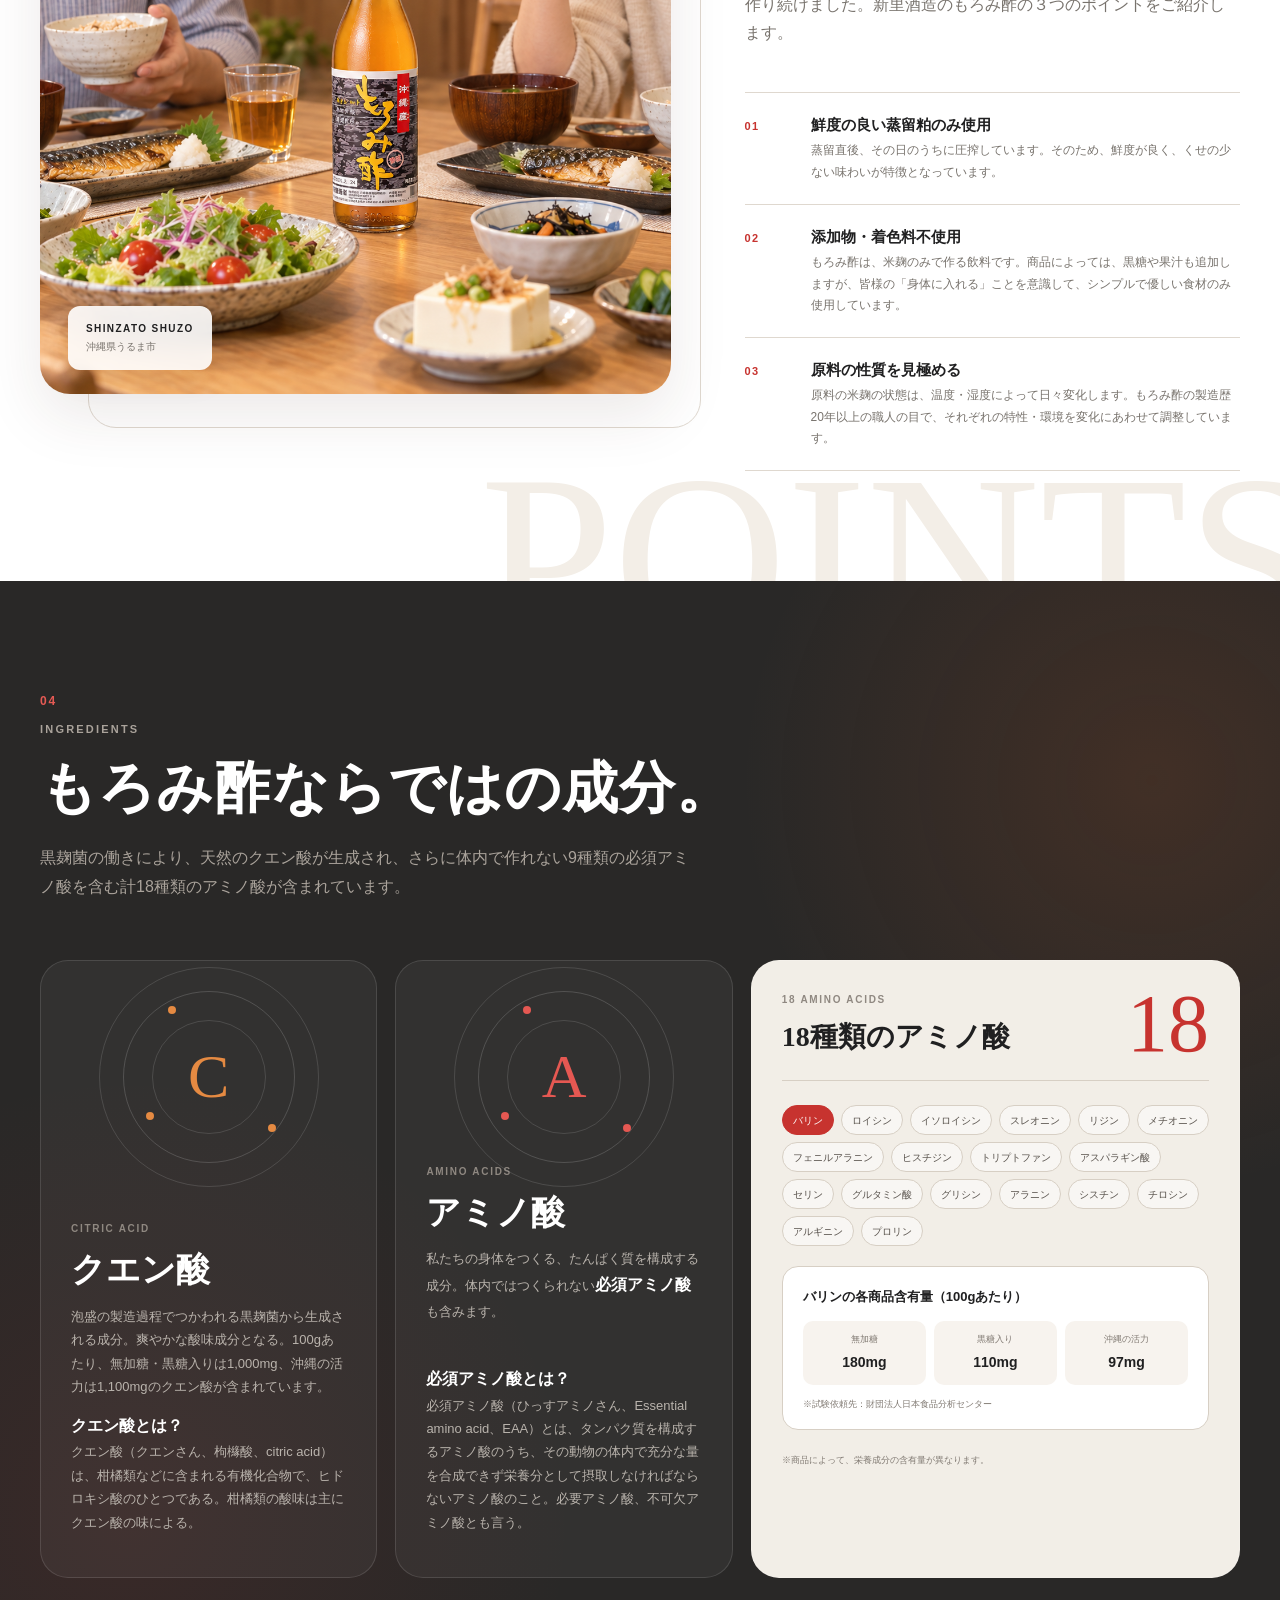
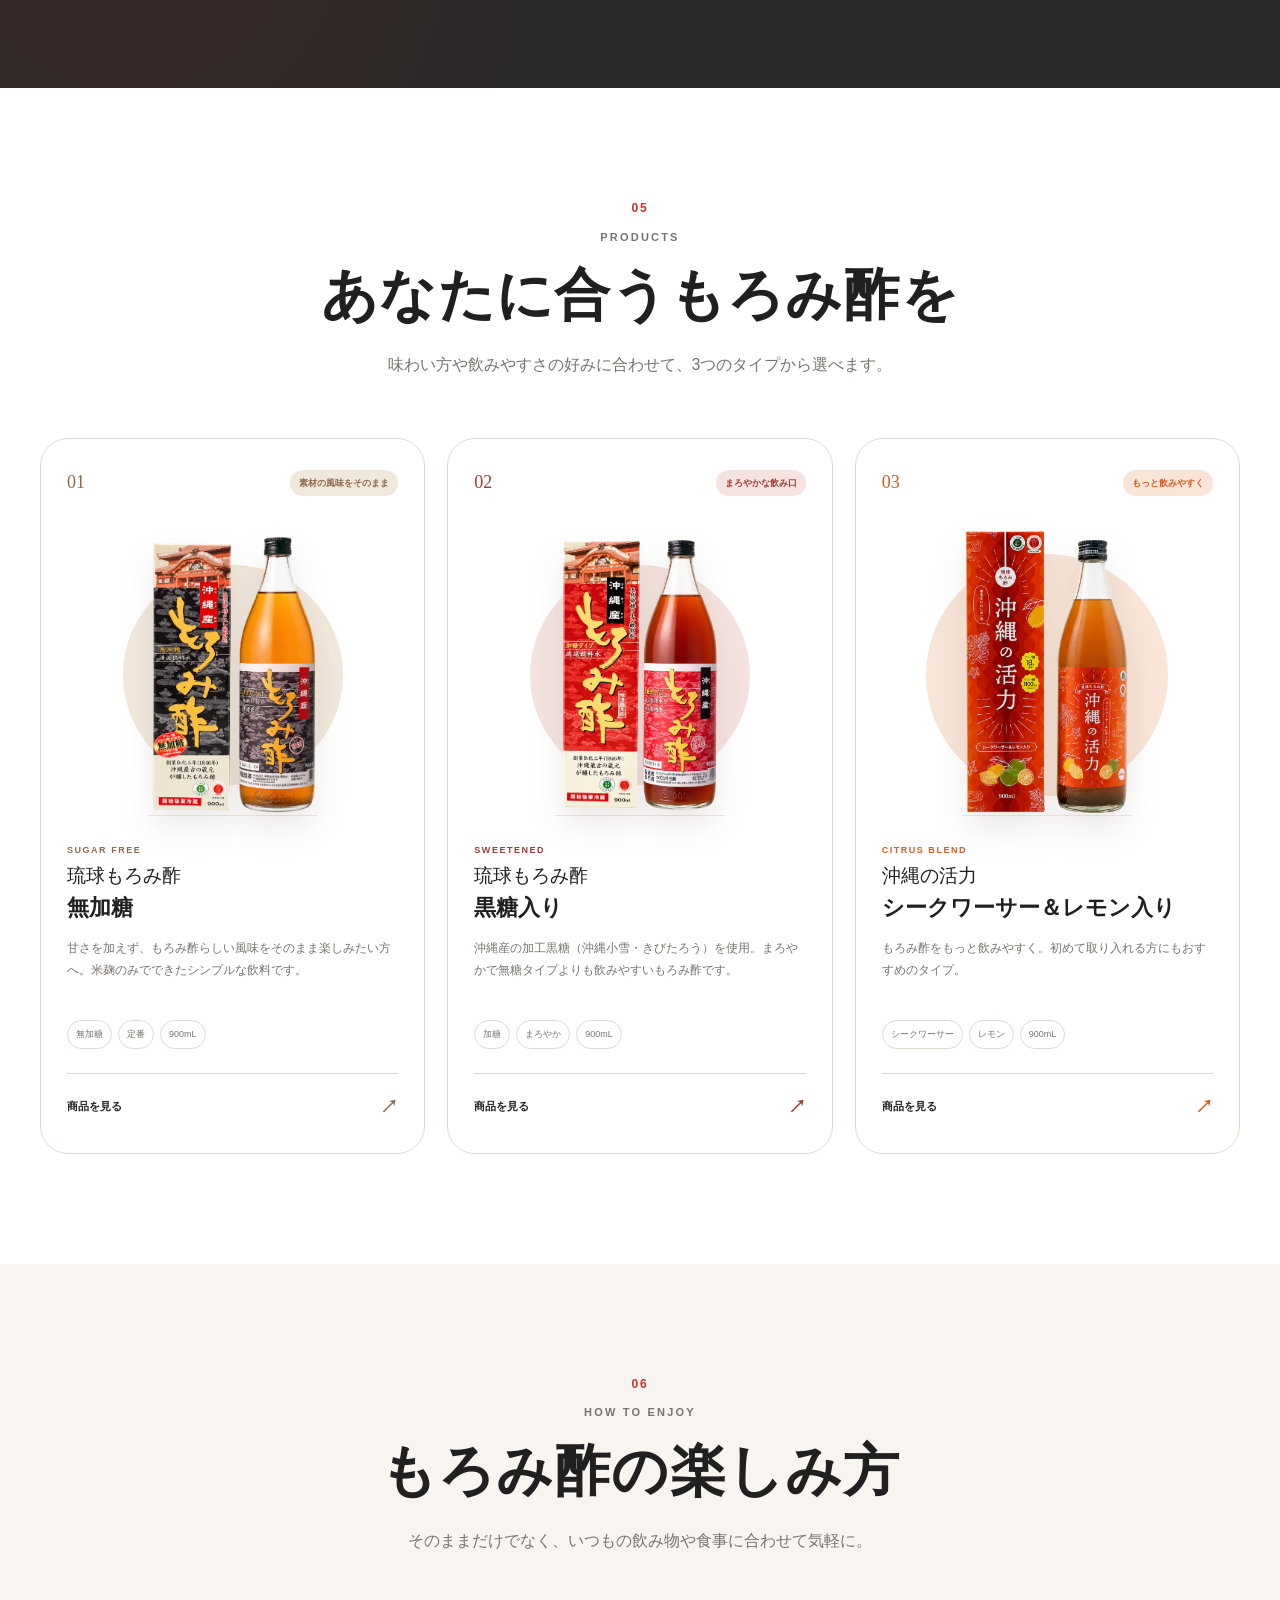
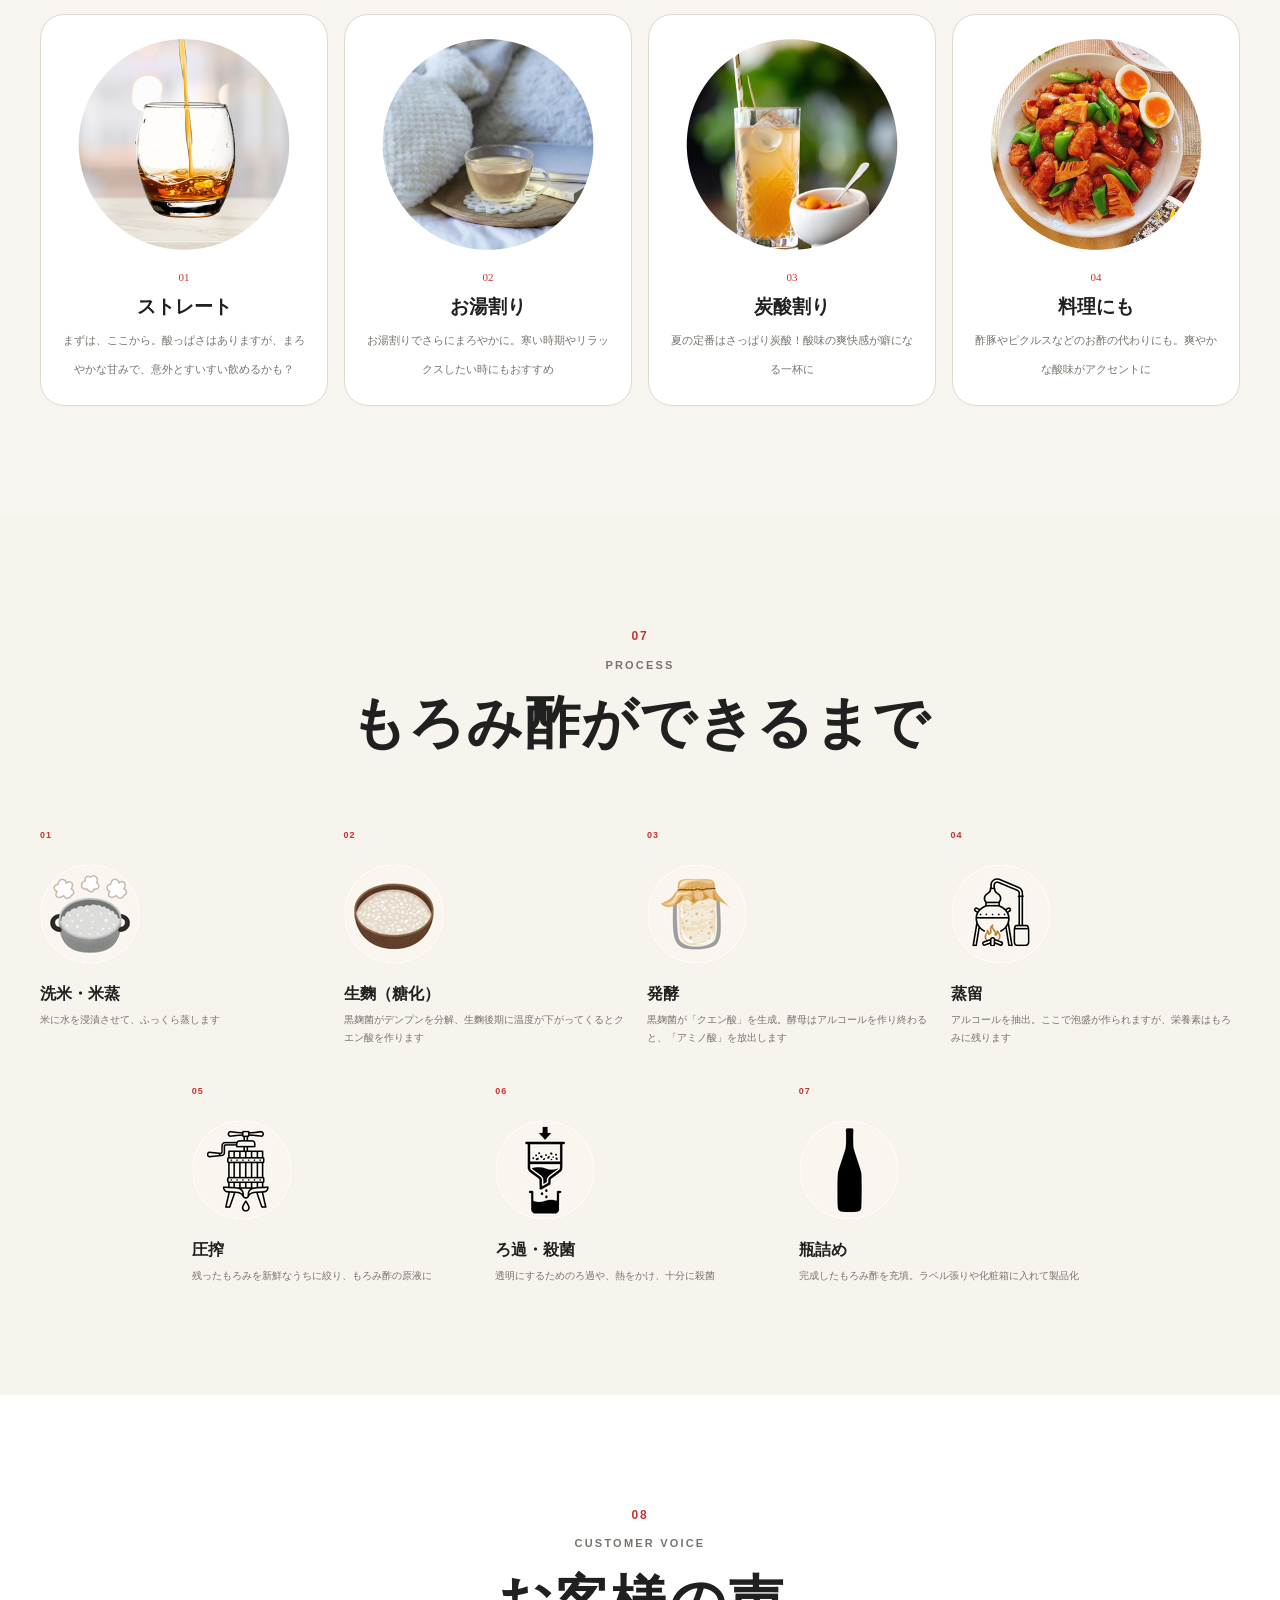
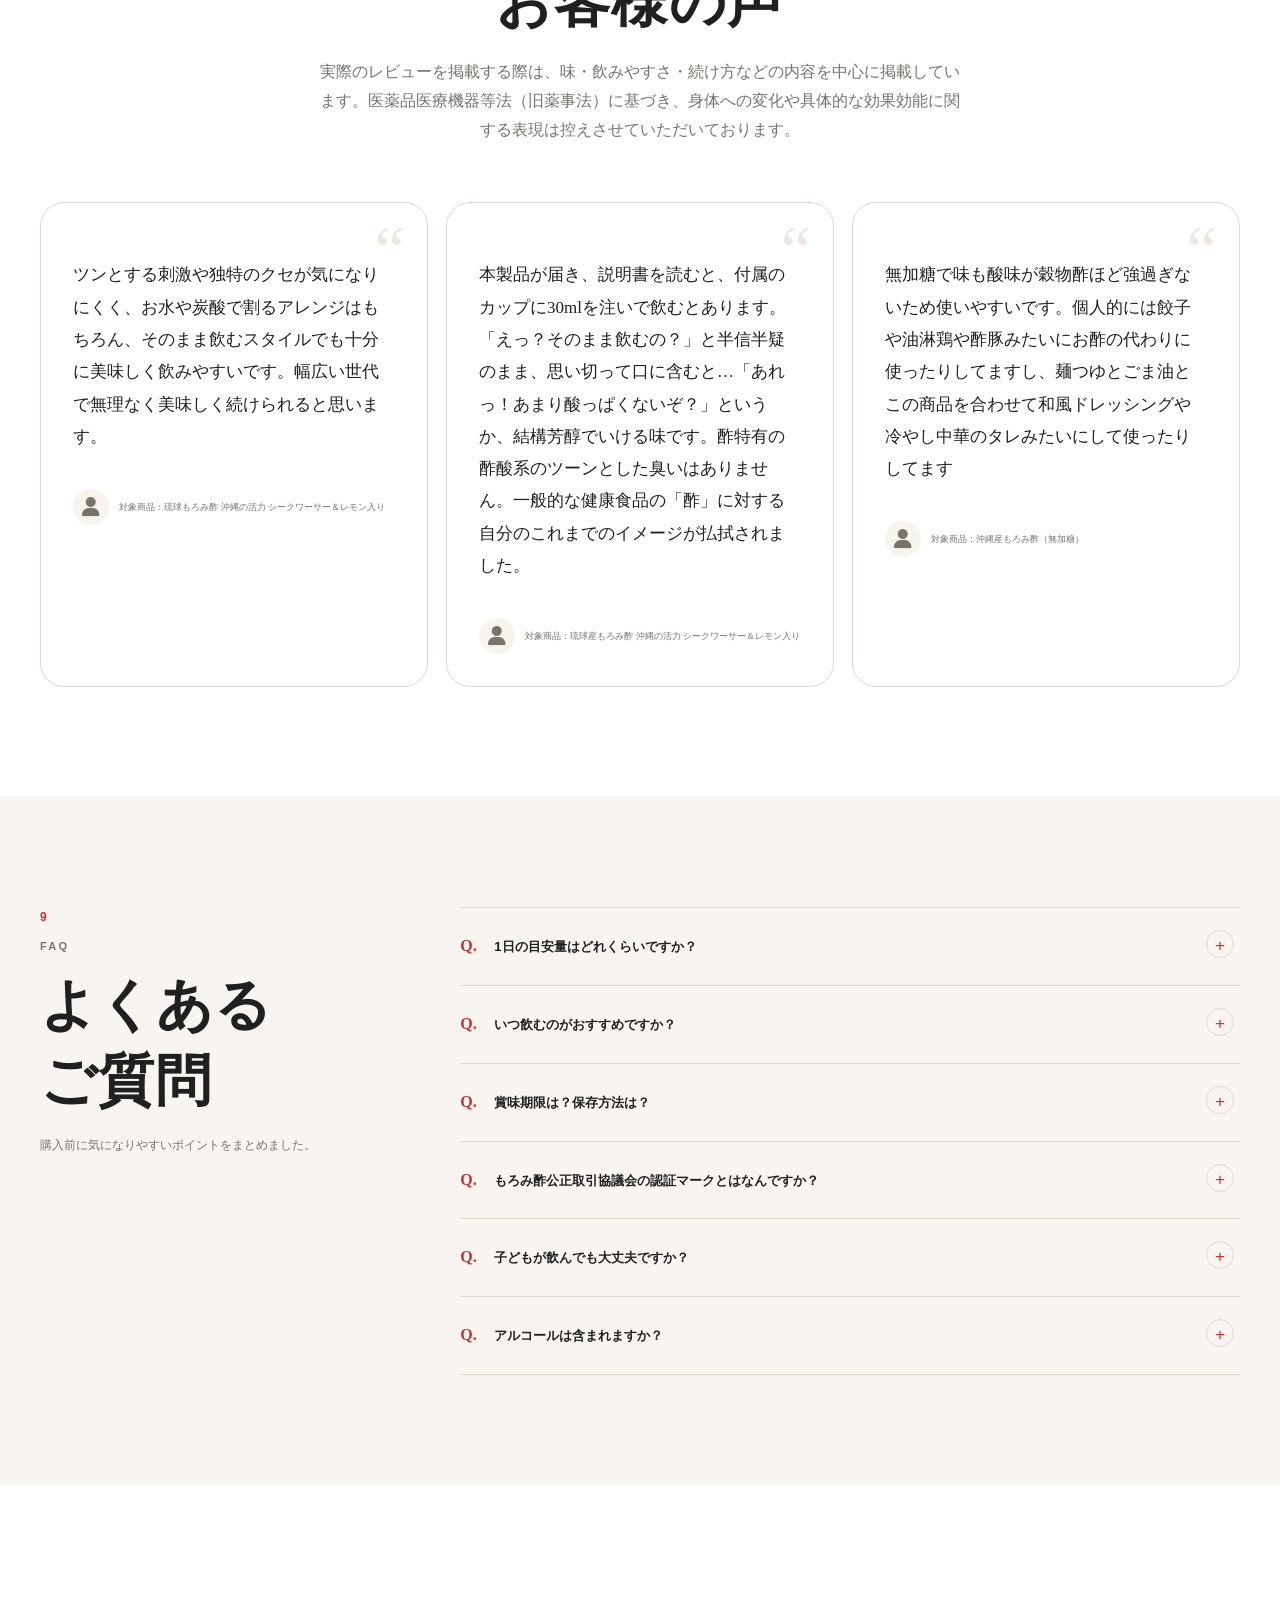
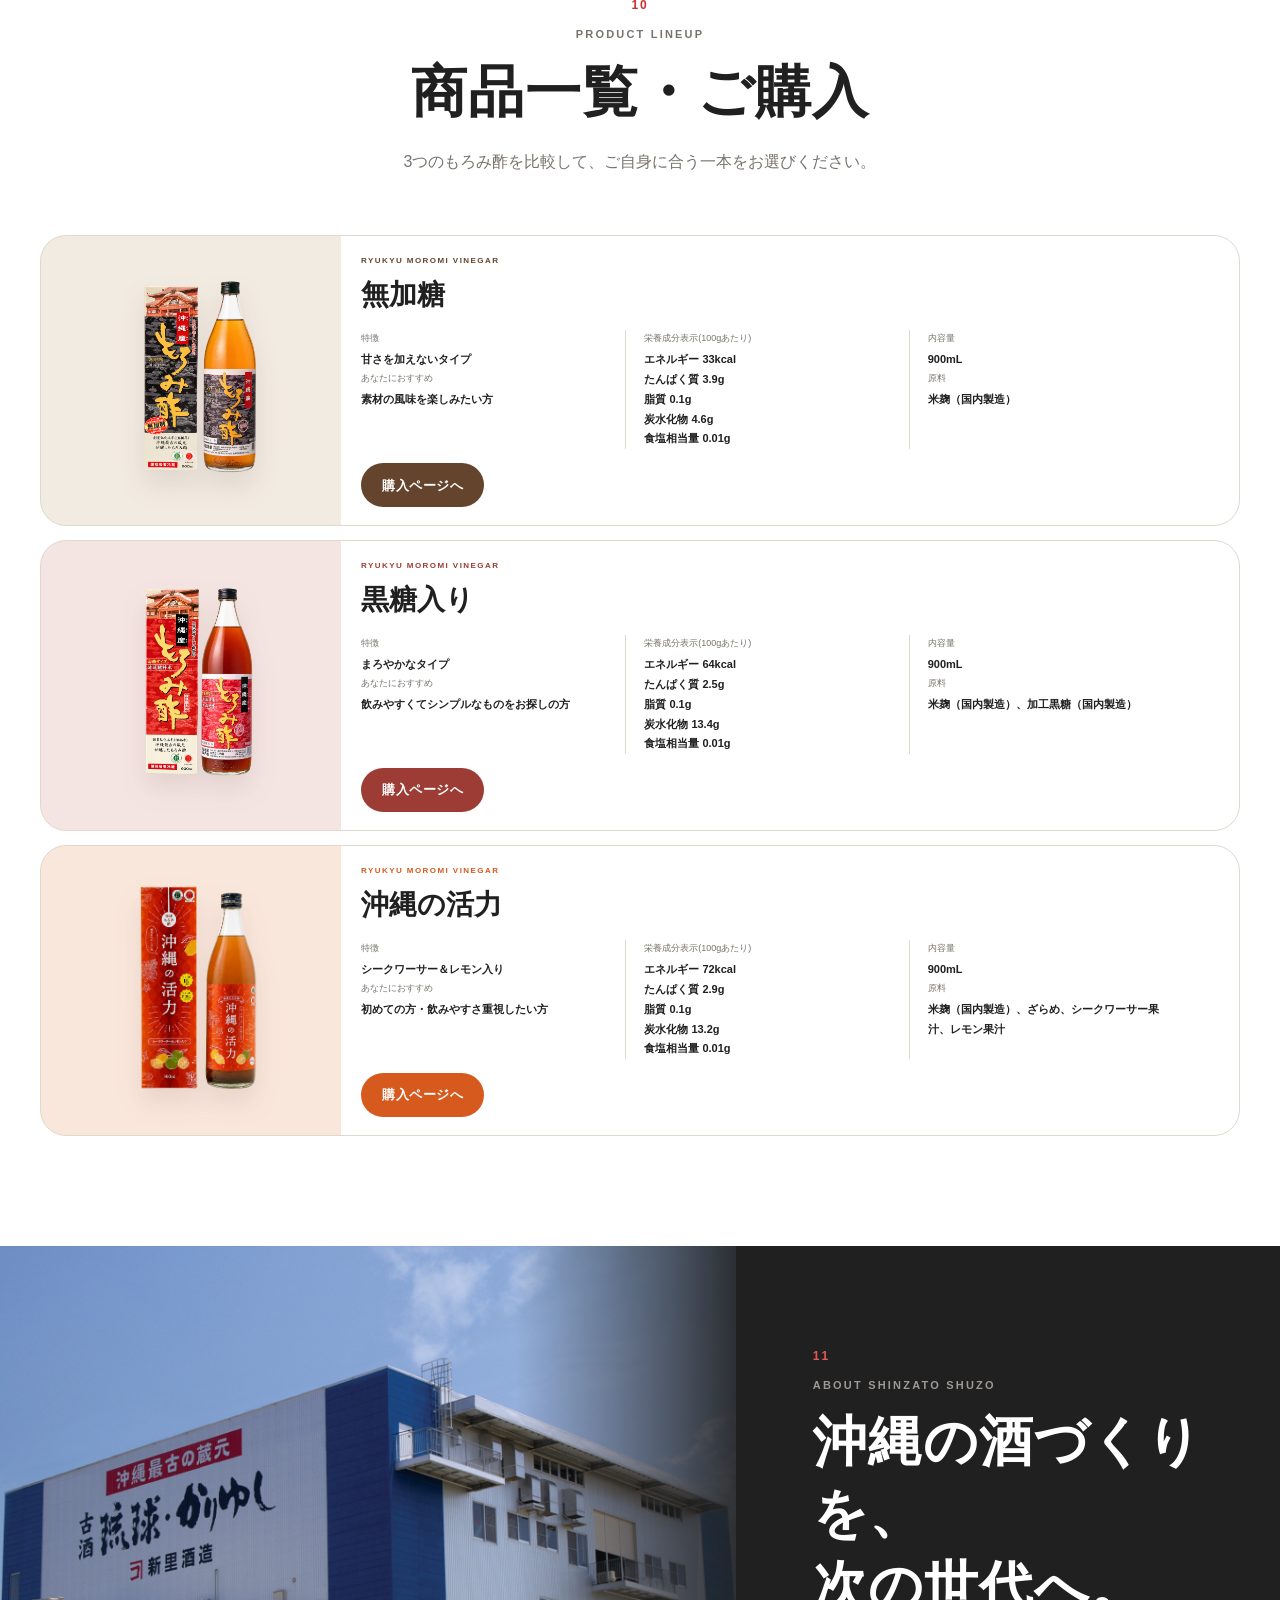
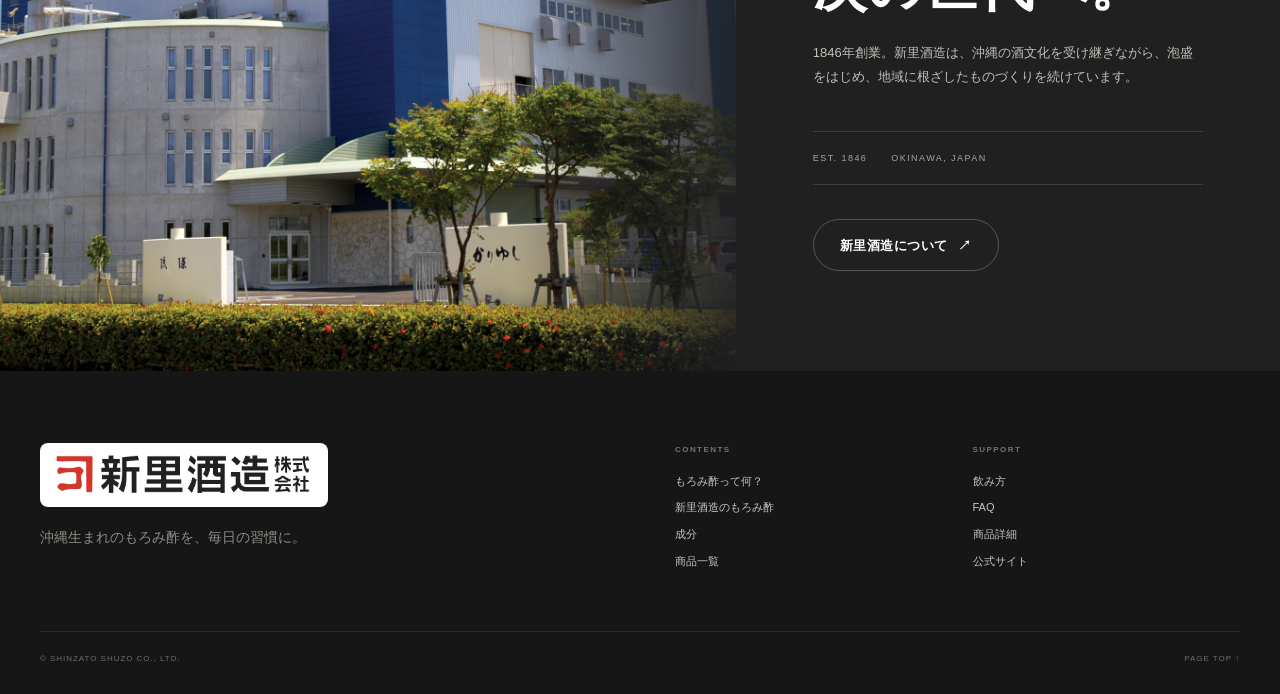
==== commit 6791de65: "Update index.html" ====
--- a/moromisu_wireframe/index.html
+++ b/moromisu_wireframe/index.html
@@ -1,4 +1,4 @@
-<!doctype html>
+<!doctype html>　
 <html lang="ja">
 <head>
   <meta charset="utf-8" />
